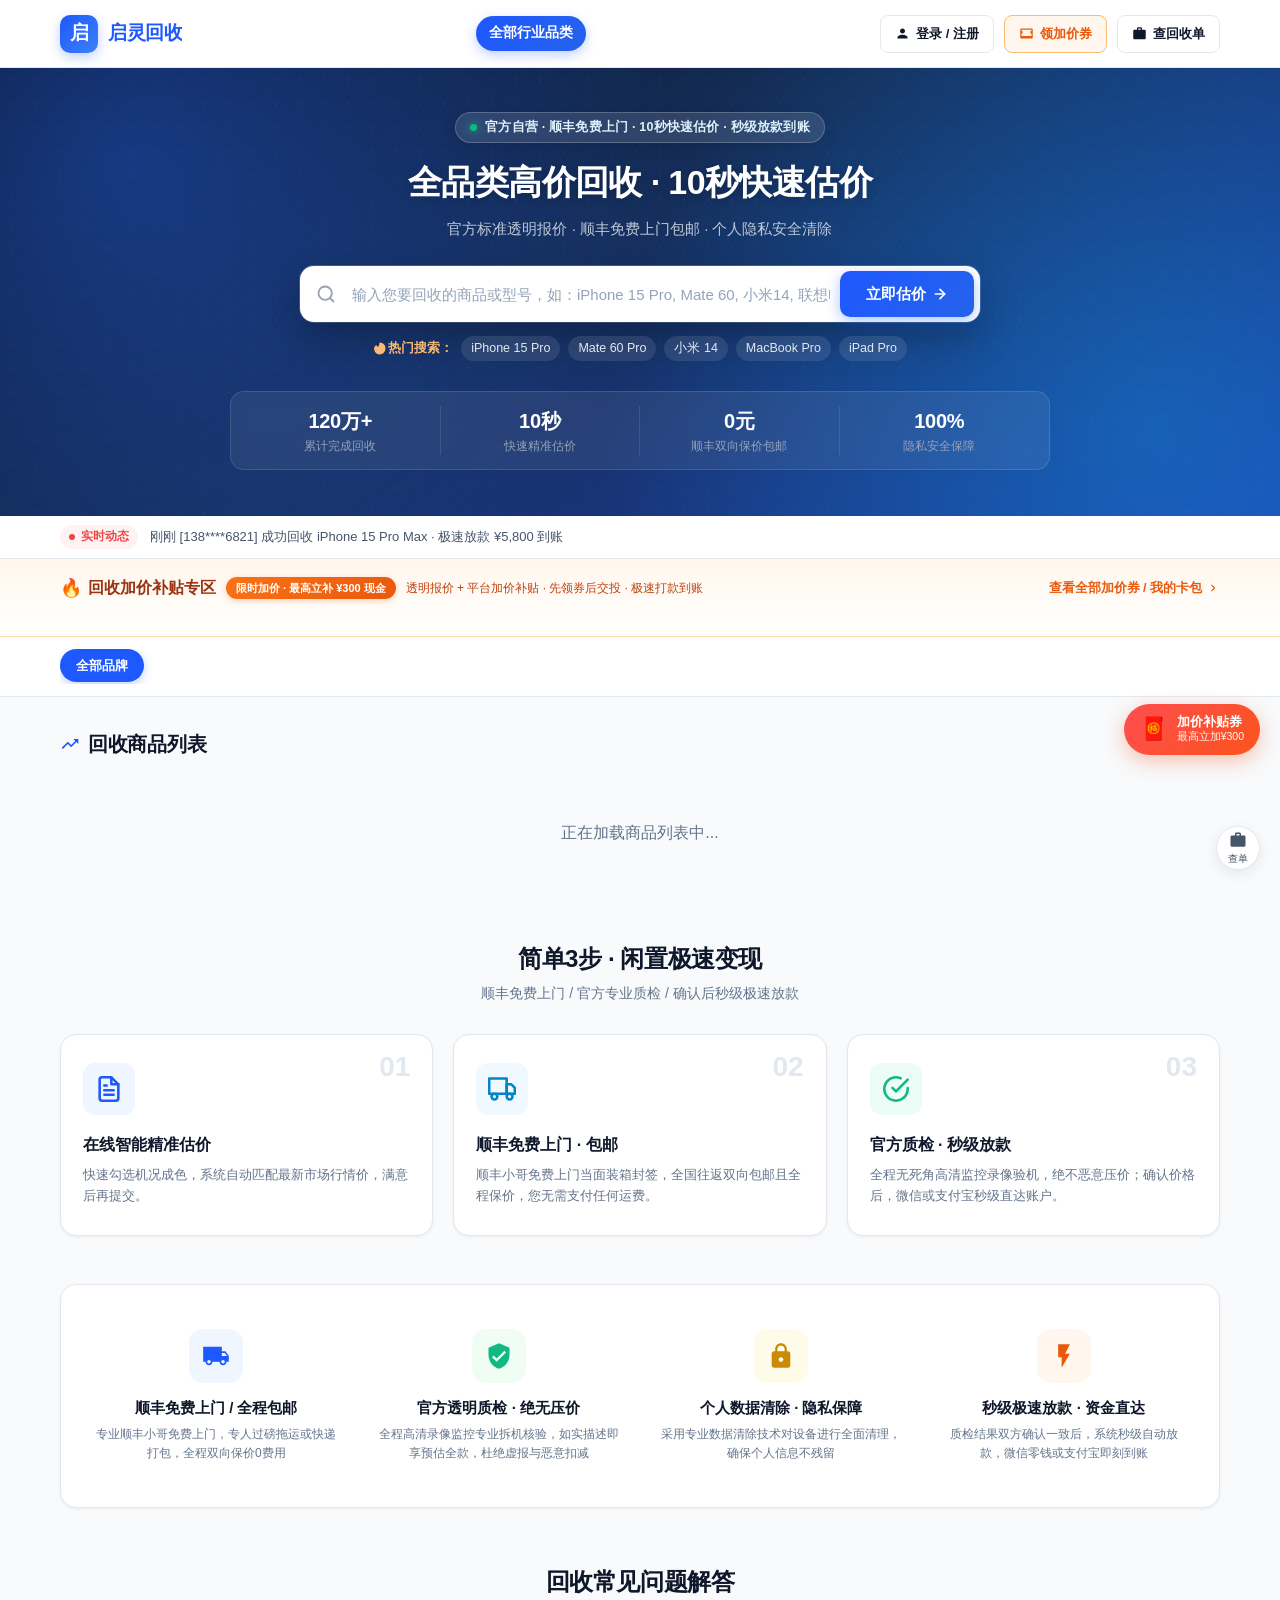
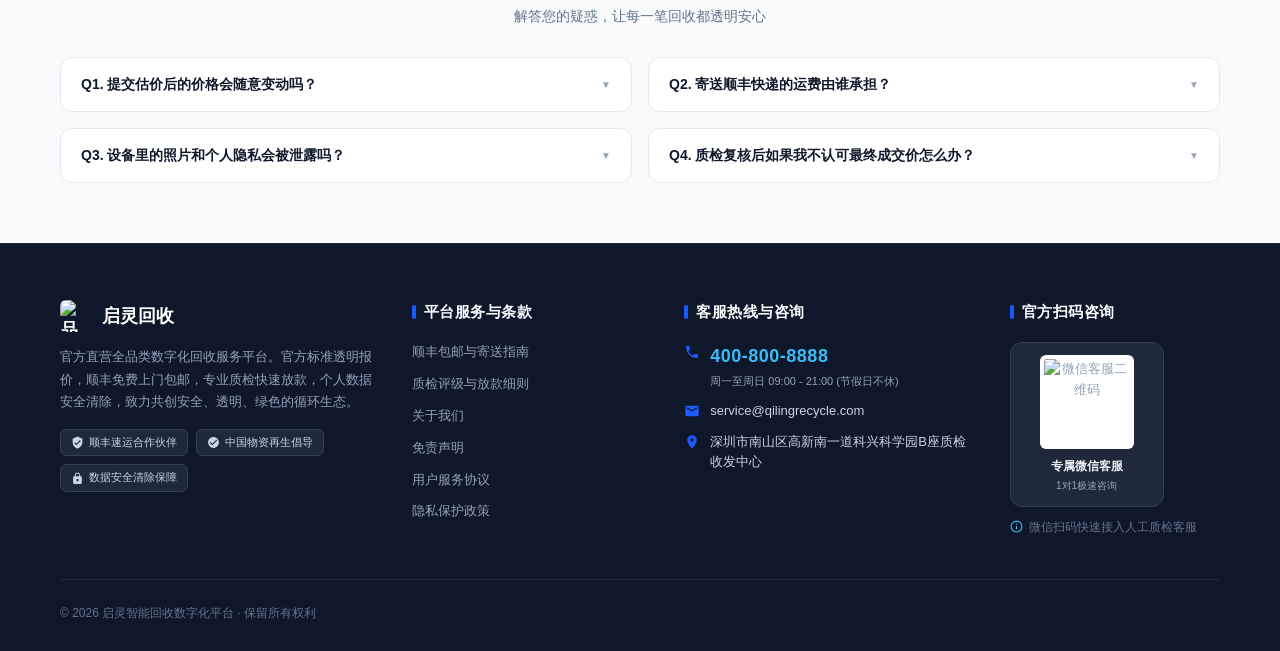
==== public/index.html @ 4f10cc67 "1.0.0 启灵独立回收系统" ====
<!DOCTYPE html>
<html lang="zh-CN">
<head>
    <meta charset="UTF-8">
    <meta name="viewport" content="width=device-width, initial-scale=1.0, maximum-scale=1.0, user-scalable=no">
    <title id="page-title">启灵通用回收服务平台 · 涵盖数码/废品/汽车/奢侈品/家电</title>
    <meta name="keywords" id="page-keywords" content="二手回收,手机数码回收,废旧金属,再生资源,二手车回收,名表黄金回收,家电回收">
    <meta name="description" id="page-description" content="专业通用全品类回收服务平台，支持数码3C、废旧金属废品再生、二手汽车与报废车辆、名表黄金奢侈品、旧家电等全行业回收。">
    <!-- 全站模块化样式体系 -->
    <link rel="stylesheet" href="assets/css/home_base.css">
    <link rel="stylesheet" href="assets/css/home_marketing.css">
    <link rel="stylesheet" href="assets/css/home_catalog.css">
    <link rel="stylesheet" href="assets/css/home_appraisal.css">
    <link rel="stylesheet" href="assets/css/home_responsive.css">
</head>
<body>

    <!-- 顶部导航 -->
    <header class="navbar">
        <div class="container">
            <div class="nav-inner">
                <a href="javascript:void(0)" class="brand" id="brand-home-link" onclick="window.returnHome(event)" title="启灵回收 · 点击返回首页">
                    <img id="brand-logo-img" src="/uploads/default/site_logo.svg" alt="平台Logo" class="brand-logo-img" onerror="this.style.display='none'; document.getElementById('brand-icon').style.display='flex';">
                    <div class="brand-logo-icon" id="brand-icon" style="display:none;">启</div>
                    <span class="brand-text" id="brand-text">启灵回收</span>
                </a>
                <nav class="nav-categories" id="nav-categories-box">
                    <span class="nav-cat-item active" data-cat="0">全部行业品类</span>
                </nav>
                <div class="nav-actions">
                    <!-- 会员中心状态挂载点 -->
                    <div id="nav-user-box" style="display:flex;align-items:center;">
                        <button class="btn btn-outline" id="btn-open-auth">
                            <svg viewBox="0 0 24 24" width="15" height="15" fill="currentColor" style="margin-right:6px;"><path d="M12 12c2.21 0 4-1.79 4-4s-1.79-4-4-4-4 1.79-4 4 1.79 4 4 4zm0 2c-2.67 0-8 1.34-8 4v2h16v-2c0-2.66-5.33-4-8-4z"/></svg>
                            登录 / 注册
                        </button>
                    </div>

                    <button class="btn btn-outline" id="btn-open-coupons" onclick="window.openCouponCenterModal()" style="border-color:#fdba74;color:#ea580c;background:#fff7ed;">
                        <svg viewBox="0 0 24 24" width="15" height="15" fill="currentColor" style="margin-right:6px;"><path d="M20 4H4c-1.1 0-2 .9-2 2v12c0 1.1.9 2 2 2h16c1.1 0 2-.9 2-2V6c0-1.1-.9-2-2-2zm0 4c-1.1 0-2 .9-2 2s.9 2 2 2v4H4v-4c1.1 0 2-.9 2-2s-.9-2-2-2V6h16v2z"/></svg>
                        领加价券
                    </button>
                    <button class="btn btn-outline" id="btn-open-orders">
                        <svg viewBox="0 0 24 24" width="15" height="15" fill="currentColor" style="margin-right:6px;"><path d="M20 6h-4V4c0-1.11-.89-2-2-2h-4c-1.11 0-2 .89-2 2v2H4c-1.11 0-1.99.89-1.99 2L2 19c0 1.11.89 2 2 2h16c1.11 0 2-.89 2-2V8c0-1.11-.89-2-2-2zm-6 0h-4V4h4v2z"/></svg>
                        查回收单
                    </button>
                </div>
            </div>
        </div>
    </header>

    <!-- 顶部横幅与搜索 (支持模式 A: 极速搜索模式 vs 模式 B: 品牌画卷轮播 Banner 双引擎) -->
    <section class="hero-banner" id="hero-banner">
        <!-- 模式 A: 科技沉浸 · 极速搜索流容器 -->
        <div class="container hero-search-mode-container" id="hero-search-container">
            <div class="hero-badge-wrap" id="hero-badge-wrap">
                <span class="hero-badge" id="hero-badge">
                    <span class="hero-badge-dot"></span>
                    <span id="hero-badge-text">官方自营 · 顺丰免费上门 · 10秒快速估价 · 秒级放款到账</span>
                </span>
            </div>
            <h1 class="hero-title" id="hero-title">全品类高价回收 · 10秒快速估价</h1>
            <p class="hero-subtitle" id="hero-subtitle">官方标准透明报价 · 顺丰免费上门包邮 · 个人隐私安全清除</p>
            <div class="search-wrap" id="main-search-wrap">
                <div class="search-box">
                    <span class="search-icon-box">
                        <svg viewBox="0 0 24 24" width="20" height="20" fill="none" stroke="#94a3b8" stroke-width="2.2" stroke-linecap="round" stroke-linejoin="round"><circle cx="11" cy="11" r="8"/><line x1="21" y1="21" x2="16.65" y2="16.65"/></svg>
                    </span>
                    <input type="text" id="main-search-input" placeholder="输入您要回收的商品或型号，如：iPhone 15 Pro, Mate 60, 小米14, 联想电脑..." autocomplete="off">
                    <button id="btn-main-search">
                        <span id="btn-main-search-text">立即估价</span>
                        <svg viewBox="0 0 24 24" width="16" height="16" fill="none" stroke="currentColor" stroke-width="2.5" stroke-linecap="round" stroke-linejoin="round"><line x1="5" y1="12" x2="19" y2="12"/><polyline points="12 5 19 12 12 19"/></svg>
                    </button>
                </div>
                <div class="hero-hot-tags" id="hero-hot-tags">
                    <span class="hot-label"><svg viewBox="0 0 24 24" width="13" height="13" fill="currentColor" style="vertical-align:-1px;margin-right:2px;"><path d="M12 23c6.075 0 11-4.925 11-11C23 5.4 18.667 1.5 12 1 12 7 9 9 9 9s-3-2-3-4C3 8 2 10.5 2 12c0 6.075 4.925 11 10 11z"/></svg>热门搜索：</span>
                    <span class="hot-chip" onclick="window.quickSearch('iPhone 15 Pro')">iPhone 15 Pro</span>
                    <span class="hot-chip" onclick="window.quickSearch('Mate 60 Pro')">Mate 60 Pro</span>
                    <span class="hot-chip" onclick="window.quickSearch('小米14')">小米 14</span>
                    <span class="hot-chip" onclick="window.quickSearch('MacBook')">MacBook Pro</span>
                    <span class="hot-chip" onclick="window.quickSearch('iPad')">iPad Pro</span>
                </div>
            </div>

            <!-- 平台核心承诺指标 -->
            <div class="hero-metrics-grid" id="hero-metrics-grid">
                <div class="hero-metric-item">
                    <div class="hero-metric-val">120万+</div>
                    <div class="hero-metric-lbl">累计完成回收</div>
                </div>
                <div class="hero-metric-item">
                    <div class="hero-metric-val">10秒</div>
                    <div class="hero-metric-lbl">快速精准估价</div>
                </div>
                <div class="hero-metric-item">
                    <div class="hero-metric-val">0元</div>
                    <div class="hero-metric-lbl">顺丰双向保价包邮</div>
                </div>
                <div class="hero-metric-item">
                    <div class="hero-metric-val">100%</div>
                    <div class="hero-metric-lbl">隐私安全保障</div>
                </div>
            </div>
        </div>

        <!-- 模式 B: 品牌画卷 · 轮播大图 Banner 容器 (开启模式 B 时动态激活) -->
        <div class="hero-carousel-wrapper" id="hero-carousel-wrapper" style="display:none;">
            <div class="banner-carousel-track" id="banner-carousel-track">
                <!-- 动态渲染 Banner 轮播卡片 -->
            </div>
            <button type="button" class="carousel-arrow carousel-arrow-prev" id="carousel-prev-btn" aria-label="上一张">
                <svg viewBox="0 0 24 24" width="20" height="20" fill="none" stroke="currentColor" stroke-width="2.5"><polyline points="15 18 9 12 15 6"/></svg>
            </button>
            <button type="button" class="carousel-arrow carousel-arrow-next" id="carousel-next-btn" aria-label="下一张">
                <svg viewBox="0 0 24 24" width="20" height="20" fill="none" stroke="currentColor" stroke-width="2.5"><polyline points="9 18 15 12 9 6"/></svg>
            </button>
            <div class="carousel-indicators" id="carousel-indicators"></div>

            <!-- 模式 B: 悬浮快速估价卡片容器 (完全置于 Banner 轮播图内部，位于大图之上) -->
            <div class="container hero-floating-container" id="hero-floating-container" style="display:none;">
                <!-- 模式 B 激活且开启悬浮估价时，动态转移主搜索框与指标卡片至此处 -->
            </div>
        </div>
    </section>

    <!-- 实时动态播报栏 -->
    <div class="live-ticker-bar">
        <div class="container">
            <div class="ticker-inner">
                <span class="ticker-tag">
                    <span class="ticker-dot"></span>
                    <span>实时动态</span>
                </span>
                <div class="ticker-content" id="live-ticker-wrap">
                    <span class="ticker-text" id="live-ticker-text">刚刚 [138****6821] 成功回收 iPhone 15 Pro Max · 极速放款 ¥5,800 到账</span>
                </div>
            </div>
        </div>
    </div>

    <!-- 行业专属特色板块宿主 (废品行情看板 / 贵金属牌价等) -->
    <div id="industry-feature-container" style="display:none;"></div>

    <!-- 回收加价补贴券 · 限时领券专区 (对标转转/爱回收同款补贴) -->
    <section class="coupon-showcase-bar" id="coupon-showcase-bar">
        <div class="container">
            <div class="coupon-bar-header">
                <div class="coupon-bar-title-box">
                    <div class="coupon-bar-title">
                        <span style="font-size:18px;">🔥</span> 回收加价补贴专区
                    </div>
                    <span class="coupon-bar-badge">限时加价 · 最高立补 ¥300 现金</span>
                    <span class="coupon-bar-sub">透明报价 + 平台加价补贴 · 先领券后交投 · 极速打款到账</span>
                </div>
                <div class="coupon-bar-more" onclick="window.openCouponCenterModal()">
                    <span>查看全部加价券 / 我的卡包</span>
                    <svg viewBox="0 0 24 24" width="14" height="14" fill="currentColor"><path d="M8.59 16.59L13.17 12 8.59 7.41 10 6l6 6-6 6-1.41-1.41z"/></svg>
                </div>
            </div>
            <div class="coupon-showcase-grid" id="coupon-showcase-grid">
                <!-- 动态由 loadCouponsShowcase() 实时渲染 -->
            </div>
        </div>
    </section>

    <!-- 品牌筛选栏 -->
    <section class="brand-filter-bar">
        <div class="container">
            <div class="brand-pills" id="brand-pills-box">
                <span class="brand-pill active" data-brand="0">全部品牌</span>
            </div>
        </div>
    </section>

    <!-- 主展示区：商品列表 -->
    <main class="main-container">
        <div class="container">
            <div class="section-header">
                <div class="section-title">
                    <span style="display:inline-flex;align-items:center;color:var(--primary);"><svg viewBox="0 0 24 24" width="20" height="20" fill="currentColor"><path d="M16 6l2.29 2.29-4.88 4.88-4-4L2 16.59 3.41 18l6-6 4 4 6.3-6.29L22 12V6z"/></svg></span>
                    <span id="current-list-title">回收商品列表</span>
                </div>
                <span style="font-size:13px;color:var(--text-muted);" id="device-count-tag">加载中...</span>
            </div>

            <!-- 商品卡片网格 -->
            <div class="device-grid" id="devices-grid-box">
                <div style="grid-column:1/-1;text-align:center;padding:50px;color:var(--text-muted);">正在加载商品列表...</div>
            </div>

            <!-- 3步极速回收服务流程 -->
            <section class="steps-section" id="home-process-section">
                <div class="steps-header">
                    <h2 class="steps-title" id="home-process-title">简单3步 · 闲置极速变现</h2>
                    <p class="steps-subtitle" id="home-process-subtitle">顺丰免费上门 / 官方专业质检 / 确认后秒级极速放款</p>
                </div>
                <div class="steps-grid" id="home-process-grid">
                    <div class="step-card">
                        <div class="step-num">01</div>
                        <div class="step-icon-wrap" style="color:var(--primary);background:#eff6ff;">
                            <svg viewBox="0 0 24 24" width="28" height="28" fill="none" stroke="currentColor" stroke-width="2.2" stroke-linecap="round" stroke-linejoin="round"><path d="M14 2H6a2 2 0 00-2 2v16a2 2 0 002 2h12a2 2 0 002-2V8z"/><polyline points="14 2 14 8 20 8"/><line x1="16" y1="13" x2="8" y2="13"/><line x1="16" y1="17" x2="8" y2="17"/><polyline points="10 9 9 9 8 9"/></svg>
                        </div>
                        <div class="step-title" id="home-step1-title">在线智能精准估价</div>
                        <div class="step-desc" id="home-step1-desc">快速勾选机况成色，系统自动匹配最新市场行情价，满意后再提交。</div>
                    </div>
                    <div class="step-card">
                        <div class="step-num">02</div>
                        <div class="step-icon-wrap" style="color:#0284c7;background:#f0f9ff;">
                            <svg viewBox="0 0 24 24" width="28" height="28" fill="none" stroke="currentColor" stroke-width="2.2" stroke-linecap="round" stroke-linejoin="round"><rect x="1" y="3" width="15" height="13"/><polygon points="16 8 20 8 23 11 23 16 16 16 16 8"/><circle cx="5.5" cy="18.5" r="2.5"/><circle cx="18.5" cy="18.5" r="2.5"/></svg>
                        </div>
                        <div class="step-title" id="home-step2-title">顺丰免费上门 · 包邮</div>
                        <div class="step-desc" id="home-step2-desc">顺丰小哥免费上门当面装箱封签，全国往返双向包邮且全程保价，您无需支付任何运费。</div>
                    </div>
                    <div class="step-card">
                        <div class="step-num">03</div>
                        <div class="step-icon-wrap" style="color:#10b981;background:#ecfdf5;">
                            <svg viewBox="0 0 24 24" width="28" height="28" fill="none" stroke="currentColor" stroke-width="2.2" stroke-linecap="round" stroke-linejoin="round"><path d="M22 11.08V12a10 10 0 11-5.93-9.14"/><polyline points="22 4 12 14.01 9 11.01"/></svg>
                        </div>
                        <div class="step-title" id="home-step3-title">官方质检 · 秒级放款</div>
                        <div class="step-desc" id="home-step3-desc">全程无死角高清监控录像验机，绝不恶意压价；确认价格后，微信或支付宝秒级直达账户。</div>
                    </div>
                </div>
            </section>

            <!-- 平台特色信任保障区 -->
            <div class="trust-section">
                <div class="trust-grid">
                    <div class="trust-card">
                        <div class="trust-icon-box" style="background:#eff6ff;color:var(--primary);">
                            <svg viewBox="0 0 24 24" width="28" height="28" fill="currentColor"><path d="M20 8h-3V4H1v13h2c0 1.66 1.34 3 3 3s3-1.34 3-3h6c0 1.66 1.34 3 3 3s3-1.34 3-3h2v-5l-3-4zM6 18.5c-.83 0-1.5-.67-1.5-1.5s.67-1.5 1.5-1.5 1.5.67 1.5 1.5-.67 1.5-1.5 1.5zm13.5-9l1.96 2.5H17V9.5h2.5zm-1.5 9c-.83 0-1.5-.67-1.5-1.5s.67-1.5 1.5-1.5 1.5.67 1.5 1.5-.67 1.5-1.5 1.5z"/></svg>
                        </div>
                        <div class="trust-title">顺丰免费上门 / 全程包邮</div>
                        <div class="trust-desc">专业顺丰小哥免费上门，专人过磅拖运或快递打包，全程双向保价0费用</div>
                    </div>
                    <div class="trust-card">
                        <div class="trust-icon-box" style="background:#f0fdf4;color:#10b981;">
                            <svg viewBox="0 0 24 24" width="28" height="28" fill="currentColor"><path d="M12 1L3 5v6c0 5.55 3.84 10.74 9 12 5.16-1.26 9-6.45 9-12V5l-9-4zm-2 16l-4-4 1.41-1.41L10 14.17l6.59-6.59L18 9l-8 8z"/></svg>
                        </div>
                        <div class="trust-title">官方透明质检 · 绝无压价</div>
                        <div class="trust-desc">全程高清录像监控专业拆机核验，如实描述即享预估全款，杜绝虚报与恶意扣减</div>
                    </div>
                    <div class="trust-card">
                        <div class="trust-icon-box" style="background:#fefce8;color:#ca8a04;">
                            <svg viewBox="0 0 24 24" width="28" height="28" fill="currentColor"><path d="M18 8h-1V6c0-2.76-2.24-5-5-5S7 3.24 7 6v2H6c-1.1 0-2 .9-2 2v10c0 1.1.9 2 2 2h12c1.1 0 2-.9 2-2V10c0-1.1-.9-2-2-2zm-6 9c-1.1 0-2-.9-2-2s.9-2 2-2 2 .9 2 2-.9 2-2 2zm3.1-9H8.9V6c0-1.71 1.39-3.1 3.1-3.1 1.71 0 3.1 1.39 3.1 3.1v2z"/></svg>
                        </div>
                        <div class="trust-title">个人数据清除 · 隐私保障</div>
                        <div class="trust-desc">采用专业数据清除技术对设备进行全面清理，确保个人信息不残留</div>
                    </div>
                    <div class="trust-card">
                        <div class="trust-icon-box" style="background:#fff7ed;color:#ea580c;">
                            <svg viewBox="0 0 24 24" width="28" height="28" fill="currentColor"><path d="M7 2v11h3v9l7-12h-4l4-8z"/></svg>
                        </div>
                        <div class="trust-title">秒级极速放款 · 资金直达</div>
                        <div class="trust-desc">质检结果双方确认一致后，系统秒级自动放款，微信零钱或支付宝即刻到账</div>
                    </div>
                </div>
            </div>

            <!-- 常见问题与答疑 -->
            <section class="faq-section" id="home-faq-section">
                <div class="steps-header">
                    <h2 class="steps-title" id="home-faq-title">回收常见问题解答</h2>
                    <p class="steps-subtitle" id="home-faq-subtitle">解答您的疑惑，让每一笔回收都透明安心</p>
                </div>
                <div class="faq-grid" id="home-faq-grid">
                    <div class="faq-item" onclick="window.toggleFaq(this)">
                        <div class="faq-q">
                            <span>Q1. 提交估价后的价格会随意变动吗？</span>
                            <span class="faq-arrow">▼</span>
                        </div>
                        <div class="faq-a">我们承诺 7 天价格锁定保障！在您提交订单后的7天内，只要实际质检情况与您提交的评估描述一致，我们将 100% 按照预估价格全额放款，绝不坐地降价。</div>
                    </div>
                    <div class="faq-item" onclick="window.toggleFaq(this)">
                        <div class="faq-q">
                            <span>Q2. 寄送顺丰快递的运费由谁承担？</span>
                            <span class="faq-arrow">▼</span>
                        </div>
                        <div class="faq-a">全场所有品类均享受【顺丰包邮】服务！顺丰小哥上门取件时直接选择“到付”即可，往返运费均由平台全额承担，您不需要掏一分钱。</div>
                    </div>
                    <div class="faq-item" onclick="window.toggleFaq(this)">
                        <div class="faq-q">
                            <span>Q3. 设备里的照片和个人隐私会被泄露吗？</span>
                            <span class="faq-arrow">▼</span>
                        </div>
                        <div class="faq-a">请完全放心！平台质检入库后将对设备进行专业数据清除，确保所有照片、账号、聊天记录安全清除不残留！</div>
                    </div>
                    <div class="faq-item" onclick="window.toggleFaq(this)">
                        <div class="faq-q">
                            <span>Q4. 质检复核后如果我不认可最终成交价怎么办？</span>
                            <span class="faq-arrow">▼</span>
                        </div>
                        <div class="faq-a">我们充分尊重用户的自主选择权！若您对质检复核金额不满意，可在会员中心一键点击“拒绝成交”，我们将通过顺丰包邮将原机原封退还给您，退运保价运费由平台承担，无需您付费！</div>
                    </div>
                </div>
            </section>
        </div>
    </main>

    <!-- 右侧快捷浮动导航 -->
    <div class="float-widget">
        <div class="float-btn" id="btn-float-orders" onclick="document.getElementById('btn-open-orders').click()" title="查回收单">
            <svg viewBox="0 0 24 24" width="18" height="18" fill="currentColor"><path d="M20 6h-4V4c0-1.11-.89-2-2-2h-4c-1.11 0-2 .89-2 2v2H4c-1.11 0-1.99.89-1.99 2L2 19c0 1.11.89 2 2 2h16c1.11 0 2-.89 2-2V8c0-1.11-.89-2-2-2zm-6 0h-4V4h4v2z"/></svg>
            <span>查单</span>
        </div>
        <div class="float-btn" id="btn-float-top" onclick="window.scrollTo({top:0, behavior:'smooth'})" title="回到顶部" style="display:none;">
            <svg viewBox="0 0 24 24" width="18" height="18" fill="none" stroke="currentColor" stroke-width="2.5" stroke-linecap="round" stroke-linejoin="round"><path d="M18 15l-6-6-6 6"/></svg>
            <span>顶部</span>
        </div>
    </div>

    <!-- 商业级多功能全景页脚 (Mega Footer) -->
    <footer class="footer-mega">
        <div class="container">
            <div class="footer-mega-top">
                <!-- 列 1：品牌愿景与信任证书 -->
                <div class="footer-col-brand">
                    <a href="/" class="footer-brand-title" id="mega-brand-link">
                        <img id="mega-brand-logo" src="/uploads/default/site_logo.svg" class="footer-brand-logo" alt="品牌Logo">
                        <span id="mega-brand-name">启灵回收</span>
                    </a>
                    <p class="footer-brand-desc" id="mega-footer-desc">
                        官方直营全品类数字化回收服务平台。官方标准透明报价，顺丰免费上门包邮，专业质检快速放款，个人数据安全清除，致力共创安全、透明、绿色的循环生态。
                    </p>
                    <div class="footer-trust-tags" id="mega-trust-tags">
                        <span class="footer-trust-tag">
                            <svg viewBox="0 0 24 24" width="13" height="13" fill="currentColor"><path d="M12 1L3 5v6c0 5.55 3.84 10.74 9 12 5.16-1.26 9-6.45 9-12V5l-9-4zm-2 16l-4-4 1.41-1.41L10 14.17l6.59-6.59L18 9l-8 8z"/></svg>
                            顺丰速运合作伙伴
                        </span>
                        <span class="footer-trust-tag">
                            <svg viewBox="0 0 24 24" width="13" height="13" fill="currentColor"><path d="M12 2C6.48 2 2 6.48 2 12s4.48 10 10 10 10-4.48 10-10S17.52 2 12 2zm-2 15l-5-5 1.41-1.41L10 14.17l7.59-7.59L19 8l-9 9z"/></svg>
                            中国物资再生倡导
                        </span>
                        <span class="footer-trust-tag">
                            <svg viewBox="0 0 24 24" width="13" height="13" fill="currentColor"><path d="M18 8h-1V6c0-2.76-2.24-5-5-5S7 3.24 7 6v2H6c-1.1 0-2 .9-2 2v10c0 1.1.9 2 2 2h12c1.1 0 2-.9 2-2V10c0-1.1-.9-2-2-2zm-6 9c-1.1 0-2-.9-2-2s.9-2 2-2 2 .9 2 2-.9 2-2 2zm3.1-9H8.9V6c0-1.71 1.39-3.1 3.1-3.1 1.71 0 3.1 1.39 3.1 3.1v2z"/></svg>
                            数据安全清除保障
                        </span>
                    </div>
                </div>

                <!-- 列 2：平台服务与合规条款 (纯净单列垂直排布，严格4栏对齐) -->
                <div class="footer-col-links">
                    <div class="footer-col-title">平台服务与条款</div>
                    <ul class="footer-links-list" id="mega-links-all">
                        <!-- 真实默认条款保底，由 JS 动态读取后台文章库全量同步更新 -->
                        <li><a class="footer-link" onclick="window.openArticleModal('sf-guide')">顺丰包邮与寄送指南</a></li>
                        <li><a class="footer-link" onclick="window.openArticleModal('quality-payout')">质检评级与放款细则</a></li>
                        <li><a class="footer-link" onclick="window.openArticleModal('about')">关于我们</a></li>
                        <li><a class="footer-link" onclick="window.openArticleModal('disclaimer')">免责声明</a></li>
                        <li><a class="footer-link" onclick="window.openArticleModal('agreement')">用户服务协议</a></li>
                        <li><a class="footer-link" onclick="window.openArticleModal('privacy')">隐私保护政策</a></li>
                    </ul>
                </div>

                <!-- 列 3：客户服务与支持联系 (专职呈现客服通道) -->
                <div class="footer-col-contact">
                    <div class="footer-col-title">客服热线与咨询</div>
                    <div class="footer-contact-box">
                        <div class="footer-contact-item">
                            <svg viewBox="0 0 24 24" width="16" height="16" fill="currentColor"><path d="M20 15.5c-1.25 0-2.45-.2-3.57-.57-.35-.11-.74-.03-1.02.24l-2.2 2.2c-2.83-1.44-5.15-3.75-6.59-6.59l2.2-2.21c.28-.26.36-.65.25-1C8.7 6.45 8.5 5.25 8.5 4c0-.55-.45-1-1-1H4c-.55 0-1 .45-1 1 0 9.39 7.61 17 17 17 .55 0 1-.45 1-1v-3.5c0-.55-.45-1-1-1z"/></svg>
                            <div>
                                <div class="footer-contact-tel" id="mega-footer-tel">400-800-8888</div>
                                <div style="font-size:11px;color:#94a3b8;margin-top:2px;" id="mega-footer-time">周一至周日 09:00 - 21:00 (节假日不休)</div>
                            </div>
                        </div>
                        <div class="footer-contact-item">
                            <svg viewBox="0 0 24 24" width="16" height="16" fill="currentColor"><path d="M20 4H4c-1.1 0-1.99.9-1.99 2L2 18c0 1.1.9 2 2 2h16c1.1 0 2-.9 2-2V6c0-1.1-.9-2-2-2zm0 4l-8 5-8-5V6l8 5 8-5v2z"/></svg>
                            <span id="mega-footer-email">service@qilingrecycle.com</span>
                        </div>
                        <div class="footer-contact-item">
                            <svg viewBox="0 0 24 24" width="16" height="16" fill="currentColor"><path d="M12 2C8.13 2 5 5.13 5 9c0 5.25 7 13 7 13s7-7.75 7-13c0-3.87-3.13-7-7-7zm0 9.5c-1.38 0-2.5-1.12-2.5-2.5s1.12-2.5 2.5-2.5 2.5 1.12 2.5 2.5-1.12 2.5-2.5 2.5z"/></svg>
                            <span id="mega-footer-address">深圳市南山区高新南一道科兴科学园B座质检收发中心</span>
                        </div>
                    </div>
                </div>

                <!-- 列 4：官方专属扫码咨询 (二维码独立专栏，自适应单码大图/双码并排) -->
                <div class="footer-col-qr">
                    <div class="footer-col-title">官方扫码咨询</div>
                    <div class="footer-qr-container single-qr" id="mega-footer-qr-container">
                        <div class="footer-qr-card" id="mega-qr-wechat-box">
                            <img id="mega-qr-wechat-img" class="footer-qr-img" src="/uploads/default/qrcode_placeholder.svg" alt="微信客服二维码">
                            <div class="footer-qr-title" id="mega-qr-wechat-title">专属微信客服</div>
                            <div class="footer-qr-sub">1对1极速咨询</div>
                        </div>
                        <div class="footer-qr-card" id="mega-qr-mp-box" style="display:none;">
                            <img id="mega-qr-mp-img" class="footer-qr-img" src="/uploads/default/qrcode_placeholder.svg" alt="官方公众号二维码">
                            <div class="footer-qr-title" id="mega-qr-mp-title">官方公众号</div>
                            <div class="footer-qr-sub">最新行情活动</div>
                        </div>
                    </div>
                    <div class="footer-qr-tip" id="mega-qr-tip">
                        <svg viewBox="0 0 24 24" width="13" height="13" fill="none" stroke="currentColor" stroke-width="2" stroke-linecap="round" stroke-linejoin="round"><circle cx="12" cy="12" r="10"/><path d="M12 16v-4"/><path d="M12 8h.01"/></svg>
                        <span>微信扫码快速接入人工质检客服</span>
                    </div>
                </div>
            </div>

            <!-- 页脚底部版权与网安备案条 -->
            <div class="footer-mega-bottom">
                <div class="footer-bottom-copyright" id="mega-footer-copyright">
                    <span id="footer-site-name" style="display:none;"></span>
                    <span id="footer-service-tel">© 2026 启灵智能回收数字化平台 · 保留所有权利</span>
                </div>
                <div class="footer-bottom-filings" id="mega-footer-filings">
                    <span id="footer-filings"></span>
                </div>
            </div>
        </div>
    </footer>

    <!-- ======================================================== -->
    <!-- 模态框 1：机型互动评估问答面板 (Valuation Modal) -->
    <!-- ======================================================== -->
    <div id="modal-appraisal" class="modal-overlay" style="display:none;">
        <div class="modal-card">
            <div class="drawer-bar"></div>
            <div class="modal-header">
                <span id="eval-modal-title">精准回收估价评估</span>
                <span class="modal-close-btn" onclick="closeAppraisalModal()">✕</span>
            </div>
            <div class="modal-body">
                <div class="eval-device-info">
                    <img id="eval-img" src="" class="eval-device-img" alt="商品图片">
                    <div>
                        <h3 id="eval-name" style="font-size:16px;font-weight:700;"></h3>
                        <p style="font-size:12px;color:var(--text-muted);margin-top:2px;">基础回收价：<strong style="color:var(--primary);font-size:14px;" id="eval-guide-price"></strong></p>
                    </div>
                </div>

                <!-- 双模式估价切换 Tab -->
                <div class="eval-mode-tabs">
                    <button type="button" id="tab-mode-quick" class="eval-mode-tab active" onclick="window.switchAppraisalMode('quick')">
                        <span class="mode-icon">⚡</span>
                        <div class="mode-text">
                            <span class="mode-title">极速估价</span>
                            <span class="mode-tag">3秒快速出价</span>
                        </div>
                    </button>
                    <button type="button" id="tab-mode-pro" class="eval-mode-tab" onclick="window.switchAppraisalMode('pro')">
                        <span class="mode-icon">🔬</span>
                        <div class="mode-text">
                            <span class="mode-title">专业精准自测</span>
                            <span class="mode-tag">逐项精细质检</span>
                        </div>
                    </button>
                </div>

                <!-- 极速成色估价容器 -->
                <div id="eval-quick-container" style="display:block;">
                    <div style="font-size:13px;font-weight:600;color:var(--text-main);margin-bottom:10px;">选择您的机器成色档位：</div>
                    <div id="quick-tiers-box" class="quick-tiers-list">
                        <!-- 动态渲染 5 档成色卡片 -->
                    </div>
                </div>

                <!-- 专业精准自测试题容器 -->
                <div id="eval-pro-container" style="display:none;">
                    <div id="eval-questions-container">
                        <div style="text-align:center;padding:30px;color:var(--text-muted);">正在加载质检评估选项...</div>
                    </div>
                </div>
            </div>
            <div class="modal-footer">
                <div>
                    <span style="font-size:12px;color:var(--text-muted);">预估回收总价值</span>
                    <div style="display:flex;align-items:baseline;gap:8px;flex-wrap:wrap;">
                        <div style="font-size:24px;font-weight:800;color:var(--primary);" id="eval-calc-price">¥ 0.00</div>
                        <div id="eval-coupon-badge" class="eval-coupon-badge" style="display:none;"></div>
                    </div>
                </div>
                <button class="btn btn-primary" id="btn-proceed-order" style="height:44px;padding:0 24px;font-size:15px;">
                    立即提交 · 预约回收 →
                </button>
            </div>
        </div>
    </div>

    <!-- ======================================================== -->
    <!-- 模态框 2：填写回收订单面板 (Order Placement Modal) -->
    <!-- ======================================================== -->
    <div id="modal-order" class="modal-overlay" style="display:none;">
        <div class="modal-card" style="max-width:560px;">
            <div class="drawer-bar"></div>
            <div class="modal-header">
                <span>提交回收订单</span>
                <span class="modal-close-btn" onclick="closeOrderModal()">✕</span>
            </div>
            <div class="modal-body">
                <div style="display:flex;justify-content:space-between;align-items:center;background:#f1f5f9;padding:12px 16px;border-radius:10px;margin-bottom:18px;">
                    <div>
                        <div id="order-dev-name" style="font-weight:700;font-size:14px;"></div>
                        <div style="font-size:12px;color:var(--text-muted);" id="order-sub-desc">免费上门服务 · 专业核验</div>
                    </div>
                    <div style="text-align:right;">
                        <span style="font-size:11px;color:var(--text-muted);">预估放款总额</span>
                        <div id="order-est-price" style="font-size:18px;font-weight:800;color:var(--primary);">¥ 0.00</div>
                        <div id="order-coupon-summary-tip" style="font-size:11px;color:#ea580c;font-weight:600;display:none;"></div>
                    </div>
                </div>

                <!-- 加价补贴券专区选择 -->
                <div class="form-group" id="order-coupon-group" style="margin-bottom:16px;">
                    <label class="form-label" style="display:flex;justify-content:space-between;align-items:center;">
                        <span style="display:flex;align-items:center;gap:4px;">
                            <span style="color:#ea580c;">🧧</span> 回收加价补贴券
                        </span>
                        <span id="order-coupon-benefit-tip" style="font-size:12px;color:#ea580c;font-weight:600;"></span>
                    </label>
                    <div id="order-coupon-box" class="order-coupon-box">
                        <!-- 动态渲染匹配的卡券选项 -->
                    </div>
                </div>

                <!-- 履约模式选择 (动态渲染与自定义) -->
                <div class="form-group">
                    <label class="form-label" id="fulfillment-label">选择服务方式</label>
                    <div class="mode-cards" id="mode-cards-container">
                        <!-- 由 JS renderFulfillmentCards() 动态渲染 -->
                    </div>
                </div>

                <!-- 快递寄送专属方式选择 (顺丰上门取件 vs 自行寄送) -->
                <div class="form-group" id="mail-sub-group" style="display:none;">
                    <label class="form-label" style="display:flex;justify-content:space-between;align-items:center;">
                        <span>快递寄送方式</span>
                        <a href="javascript:void(0)" onclick="window.showFreightRuleModal()" style="font-size:12px;color:var(--primary);font-weight:600;display:flex;align-items:center;gap:3px;text-decoration:underline;">
                            <svg viewBox="0 0 24 24" width="13" height="13" fill="currentColor"><path d="M12 2C6.48 2 2 6.48 2 12s4.48 10 10 10 10-4.48 10-10S17.52 2 12 2zm1 15h-2v-6h2v6zm0-8h-2V7h2v2z"/></svg>
                            运费规则说明
                        </a>
                    </label>
                    <div class="mail-sub-cards" id="mail-sub-cards-container">
                        <!-- 动态渲染顺丰上门取件与自行寄送卡片 -->
                    </div>
                    <!-- 顺丰官方上门保障提示 (非绝对化，动态结合后台政策) -->
                    <div id="sf-pickup-info-card" style="display:none;background:#f0f9ff;border:1px solid #bae6fd;border-radius:8px;padding:10px 14px;margin-bottom:12px;font-size:12px;color:#0369a1;line-height:1.6;">
                        <div style="display:flex;justify-content:space-between;align-items:center;gap:8px;">
                            <div style="flex:1;" id="sf-pickup-info-text">
                                🚀 <strong>顺丰官方上门：</strong>提交订单后系统将自动为您预约顺丰小哥上门取件，平台支持运费补贴/报销政策。
                            </div>
                            <button type="button" class="btn btn-outline" style="height:24px;padding:0 8px;font-size:11px;color:#0284c7;border-color:#7dd3fc;background:#fff;white-space:nowrap;" onclick="window.showFreightRuleModal()">规则详情</button>
                        </div>
                    </div>
                    <!-- 自行寄送官方收件中心信息展示卡片 -->
                    <div id="self-delivery-info-card" style="display:none;background:#f0fdf4;border:1px solid #bbf7d0;border-radius:8px;padding:12px 14px;margin-bottom:12px;">
                        <div style="display:flex;justify-content:space-between;align-items:center;margin-bottom:6px;">
                            <span style="font-weight:700;color:#166534;font-size:13px;display:flex;align-items:center;gap:6px;">
                                <span>📦</span> 平台质检收件中心地址
                            </span>
                            <button type="button" class="btn btn-outline" style="height:24px;padding:0 8px;font-size:11px;color:#16a34a;border-color:#86efac;background:#fff;" onclick="window.copyPlatformAddress()">复制收件信息</button>
                        </div>
                        <div style="font-size:12px;color:#15803d;line-height:1.6;" id="self-delivery-address-text">
                            <!-- 动态填充收件人、电话、地址 -->
                        </div>
                        <div style="font-size:11px;color:#166534;margin-top:6px;padding-top:6px;border-top:1px dashed #bbf7d0;display:flex;justify-content:space-between;align-items:center;">
                            <span>💡 妥善打包并通过任意快递寄出，在【订单进度】录入单号享运费补贴。</span>
                            <a href="javascript:void(0)" onclick="window.showFreightRuleModal()" style="color:#16a34a;font-weight:600;text-decoration:underline;white-space:nowrap;margin-left:6px;">运费细则 &gt;</a>
                        </div>
                    </div>
                </div>

                <!-- 联系人信息 -->
                <div style="display:grid;grid-template-columns:1fr 1fr;gap:12px;">
                    <div class="form-group">
                        <label class="form-label">联系人姓名</label>
                        <input type="text" id="order-name" class="form-input" placeholder="您的姓名" required>
                    </div>
                    <div class="form-group">
                        <label class="form-label">手机号码 (接收通知与放款)</label>
                        <input type="tel" id="order-mobile" class="form-input" placeholder="11位手机号码" required>
                    </div>
                </div>

                <div class="form-group" id="addr-group">
                    <label class="form-label" id="addr-label">详细地址 (必填)</label>
                    <input type="text" id="order-address" class="form-input" placeholder="省、市、区、街道及详细门牌号">
                </div>

                <!-- 线下门店/网点选择区域 (当选择“线下门店自送”时显示) -->
                <div class="form-group" id="store-select-group" style="display:none;">
                    <label class="form-label" style="display:flex;justify-content:space-between;align-items:center;">
                        <span>选择回收服务门店</span>
                        <span id="store-count-tip" style="font-size:12px;color:var(--text-muted);font-weight:normal;"></span>
                    </label>
                    <div id="store-cards-container" style="display:flex;flex-direction:column;gap:8px;max-height:220px;overflow-y:auto;padding:2px;">
                        <!-- 动态渲染门店列表卡片 -->
                    </div>
                </div>

                <div class="form-group" id="time-group">
                    <label class="form-label" id="time-label">期望服务时间</label>
                    <select id="order-time" class="form-input">
                        <option value="今天 极速安排">今天 极速安排</option>
                        <option value="今天 下午 (14:00-18:00)">今天 下午 (14:00-18:00)</option>
                        <option value="明天 上午 (09:00-12:00)">明天 上午 (09:00-12:00)</option>
                        <option value="明天 下午 (14:00-18:00)">明天 下午 (14:00-18:00)</option>
                    </select>
                </div>

                <!-- 收款结算方式与指定账户 (高度自定义与用户自选) -->
                <div class="form-group">
                    <label class="form-label">选择款项结算方式</label>
                    <div class="payout-cards" id="payout-cards-container">
                        <!-- 由 JS renderPayoutCards() 动态渲染 -->
                    </div>
                    <!-- 动态收款账户输入区域 -->
                    <div id="payout-fields-box" class="payout-fields-box">
                        <!-- 动态渲染收款账号输入表单 -->
                    </div>
                </div>

                <div class="form-group">
                    <label class="form-label">回收备注说明 (选填)</label>
                    <input type="text" id="order-remark" class="form-input" placeholder="如方便联系的时间段、特殊成色说明等">
                </div>
            </div>
            <div class="modal-footer">
                <button class="btn btn-outline" onclick="closeOrderModal()">返回修改</button>
                <button class="btn btn-primary" id="btn-submit-order" style="height:44px;padding:0 28px;font-size:15px;">
                    确认提交回收单
                </button>
            </div>
        </div>
    </div>

    <!-- ======================================================== -->
    <!-- 模态框 3：下单成功通知 (Success Modal) -->
    <!-- ======================================================== -->
    <div id="modal-success" class="modal-overlay" style="display:none;">
        <div class="modal-card" style="max-width:440px;text-align:center;">
            <div class="modal-body" style="padding:36px 24px;">
                <div style="width:64px;height:64px;background:#dcfce7;color:#15803d;border-radius:50%;margin:0 auto 16px auto;display:flex;align-items:center;justify-content:center;">
                    <svg viewBox="0 0 24 24" width="34" height="34" fill="currentColor"><path d="M9 16.17L4.83 12l-1.42 1.41L9 19 21 7l-1.41-1.41z"/></svg>
                </div>
                <h3 style="font-size:20px;font-weight:800;color:var(--text-main);margin-bottom:8px;">回收单提交成功！</h3>
                <p style="font-size:13px;color:var(--text-muted);margin-bottom:16px;">专员将尽快与您电话联系确认交接与核验事宜</p>
                <div style="background:#f8fafc;padding:12px;border-radius:8px;font-size:13px;margin-bottom:24px;text-align:left;">
                    <p>业务单号：<strong id="success-sn" style="color:var(--text-main);"></strong></p>
                    <p>预估金额：<strong id="success-price" style="color:var(--primary);"></strong></p>
                    <p id="success-express-row" style="display:none;margin-top:6px;padding-top:6px;border-top:1px dashed #cbd5e1;">
                        顺丰单号：<strong id="success-express-sn" style="color:#0284c7;font-family:monospace;font-size:14px;"></strong>
                        <span class="badge" style="background:#e0f2fe;color:#0369a1;font-size:11px;margin-left:6px;padding:2px 6px;">已预约顺丰小哥上门取件</span>
                    </p>
                </div>
                <div style="display:flex;gap:10px;">
                    <button class="btn btn-outline" style="flex:1;" onclick="document.getElementById('modal-success').style.display='none'">继续浏览</button>
                    <button class="btn btn-primary" style="flex:1;" id="btn-success-check-orders">查看订单进度</button>
                </div>
            </div>
        </div>
    </div>

    <!-- ======================================================== -->
    <!-- 模态框 4：我的回收单进度查询 (Tracking Modal) -->
    <!-- ======================================================== -->
    <div id="modal-my-orders" class="modal-overlay" style="display:none;">
        <div class="modal-card" style="max-width:680px;">
            <div class="modal-header">
                <span>我的回收订单进度查询</span>
                <span class="modal-close-btn" onclick="document.getElementById('modal-my-orders').style.display='none'">✕</span>
            </div>
            <div class="modal-body">
                <div style="display:flex;gap:10px;margin-bottom:16px;">
                    <input type="tel" id="query-mobile-input" class="form-input" placeholder="输入下单时填写的手机号码" style="flex:1;">
                    <button class="btn btn-primary" id="btn-do-query-mobile">查询回收进度</button>
                </div>
                <div id="my-orders-result-box">
                    <div style="text-align:center;padding:40px;color:var(--text-muted);">请输入手机号码查询您的回收订单进度</div>
                </div>
            </div>
            <div class="modal-footer">
                <button class="btn btn-secondary" onclick="document.getElementById('modal-my-orders').style.display='none'">关闭</button>
            </div>
        </div>
    </div>

    <!-- ======================================================== -->
    <!-- 模态框：填写/修改寄件快递单号 (Express Input Modal) -->
    <!-- ======================================================== -->
    <div id="modal-express-input" class="modal-overlay" style="display:none; z-index:1150;">
        <div class="modal-card" style="max-width:480px;">
            <div class="modal-header">
                <span id="express-modal-title" style="font-weight:700;">填写/修改寄件快递单号</span>
                <span class="modal-close-btn" onclick="window.closeExpressModal()">✕</span>
            </div>
            <div class="modal-body" style="padding:20px;">
                <input type="hidden" id="express-modal-order-id" value="">
                <input type="hidden" id="express-modal-order-sn" value="">
                <input type="hidden" id="express-modal-mobile" value="">

                <div style="background:#f8fafc;padding:10px 14px;border-radius:8px;border:1px solid var(--border);margin-bottom:14px;font-size:13px;">
                    <div>回收订单单号：<strong id="express-modal-sn-display" style="font-family:monospace;color:var(--text-main);"></strong></div>
                </div>

                <div class="form-group" style="margin-bottom:12px;">
                    <label class="form-label">选择快递承运公司</label>
                    <select id="express-company-select" class="form-input">
                        <option value="顺丰速运">顺丰速运 (推荐/官方承运)</option>
                        <option value="京东快递">京东快递</option>
                        <option value="中通快递">中通快递</option>
                        <option value="圆通速递">圆通速递</option>
                        <option value="韵达快递">韵达快递</option>
                        <option value="极兔速递">极兔速递</option>
                        <option value="申通快递">申通快递</option>
                        <option value="德邦快递">德邦快递</option>
                        <option value="中国邮政EMS">中国邮政 / EMS</option>
                        <option value="其他快递">其他快递</option>
                    </select>
                </div>

                <div class="form-group" style="margin-bottom:14px;">
                    <label class="form-label">寄件快递单号</label>
                    <input type="text" id="express-sn-input" class="form-input" placeholder="请输入寄出后获得的快递运单号" style="font-family:monospace;font-size:15px;font-weight:600;">
                </div>

                <!-- 平台官方收件地址提示，方便寄件时查看 -->
                <div style="background:#f0fdf4;border:1px solid #bbf7d0;border-radius:8px;padding:10px 12px;font-size:12px;line-height:1.5;color:#166534;">
                    <div style="display:flex;justify-content:space-between;align-items:center;margin-bottom:4px;">
                        <strong>📦 平台质检收件中心收件地址</strong>
                        <button type="button" class="btn btn-outline" style="height:22px;padding:0 6px;font-size:11px;color:#16a34a;border-color:#86efac;background:#fff;" onclick="window.copyPlatformAddress()">复制</button>
                    </div>
                    <div id="express-modal-receive-info">
                        <!-- 动态展示平台收件人、手机、地址 -->
                    </div>
                </div>
            </div>
            <div class="modal-footer">
                <button class="btn btn-outline" onclick="window.closeExpressModal()">取消</button>
                <button class="btn btn-primary" id="btn-submit-express-sn" style="height:38px;padding:0 20px;">确认提交单号</button>
            </div>
        </div>
    </div>

    <!-- ======================================================== -->
    <!-- 模态框：平台寄送与运费承担规则说明 (Freight Rule Modal) -->
    <!-- ======================================================== -->
    <div id="modal-freight-rule" class="modal-overlay" style="display:none; z-index:1200;">
        <div class="modal-card" style="max-width:520px;">
            <div class="modal-header">
                <span style="font-weight:700;display:flex;align-items:center;gap:6px;">
                    <span>📜</span> 平台寄送与运费规则说明
                </span>
                <span class="modal-close-btn" onclick="window.closeFreightRuleModal()">✕</span>
            </div>
            <div class="modal-body" style="padding:18px 20px;max-height:65vh;overflow-y:auto;font-size:13px;line-height:1.8;color:var(--text-main);">
                <div id="freight-rule-content-box" style="white-space:pre-wrap;background:#f8fafc;padding:14px 16px;border-radius:8px;border:1px solid var(--border);color:#334155;font-size:13px;"></div>
                <div style="margin-top:12px;font-size:12px;background:#fffbeb;border:1px solid #fef3c7;border-radius:6px;padding:10px 12px;color:#92400e;line-height:1.6;">
                    🔒 <strong>隐私与寄件特别提示：</strong>寄出前请提前退出您的个人云账号（如各类ID、手机锁屏密码），并备份抹除数据。如无法解锁或山寨机退回，往返运费需用户自理。
                </div>
            </div>
            <div class="modal-footer" style="padding:12px 20px;">
                <button class="btn btn-primary" style="width:100%;height:38px;" onclick="window.closeFreightRuleModal()">我已了解</button>
            </div>
        </div>
    </div>

    <!-- ======================================================== -->
    <!-- 模态框 5：质检标准图例大图预览 (Reference Image Lightbox) -->
    <!-- ======================================================== -->
    <div id="modal-ref-image" class="modal-overlay" style="display:none; z-index:1100;">
        <div class="modal-card" style="max-width:540px; text-align:center; padding:0; overflow:hidden;">
            <div class="modal-header" style="background:#fff;">
                <span id="ref-modal-title" style="font-weight:700;">质检标准图例</span>
                <span class="modal-close-btn" onclick="window.closeRefImageModal()">✕</span>
            </div>
            <div class="modal-body" style="padding:16px; background:#000;">
                <img id="ref-modal-img" src="" alt="参考示意图" style="max-width:100%; max-height:65vh; object-fit:contain; display:block; margin:0 auto; border-radius:4px;">
            </div>
            <div style="background:#fff; padding:14px 20px; text-align:left; border-top:1px solid var(--border);">
                <p id="ref-modal-desc" style="font-size:13px; color:var(--text-muted); line-height:1.5;"></p>
                <button class="btn btn-secondary" style="width:100%; margin-top:10px;" onclick="window.closeRefImageModal()">我已知晓，关闭图例</button>
            </div>
        </div>
    </div>

    <!-- ======================================================== -->
    <!-- 模态框 6：会员登录 / 注册 / 快捷验证 (User Auth Modal) -->
    <!-- ======================================================== -->
    <div id="modal-user-auth" class="modal-overlay" style="display:none; z-index:1100;">
        <div class="modal-card" style="max-width:440px;">
            <div class="modal-header">
                <div style="display:flex;align-items:center;gap:8px;">
                    <div style="width:28px;height:28px;background:var(--primary);border-radius:6px;display:flex;align-items:center;justify-content:center;color:#fff;font-weight:bold;font-size:14px;">启</div>
                    <span id="auth-modal-title" style="font-weight:700;">会员用户服务</span>
                </div>
                <span class="modal-close-btn" onclick="document.getElementById('modal-user-auth').style.display='none'">✕</span>
            </div>
            <div class="modal-body" style="padding:20px 24px;">
                <!-- 切换 Tab -->
                <div style="display:flex;background:#f1f5f9;border-radius:8px;padding:3px;margin-bottom:20px;">
                    <div class="auth-tab" id="tab-auth-login" onclick="window.switchAuthTab('login')" style="flex:1;text-align:center;padding:8px 0;font-size:13px;font-weight:600;border-radius:6px;cursor:pointer;background:#fff;color:var(--primary);box-shadow:0 1px 3px rgba(0,0,0,0.05);">账号登录</div>
                    <div class="auth-tab" id="tab-auth-register" onclick="window.switchAuthTab('register')" style="flex:1;text-align:center;padding:8px 0;font-size:13px;font-weight:600;border-radius:6px;cursor:pointer;color:#64748b;">注册新账号</div>
                    <div class="auth-tab" id="tab-auth-fast" onclick="window.switchAuthTab('fast')" style="flex:1;text-align:center;padding:8px 0;font-size:13px;font-weight:600;border-radius:6px;cursor:pointer;color:#64748b;">免密快捷登录</div>
                </div>

                <!-- 1. 账号密码登录表单 -->
                <form id="form-auth-login">
                    <div style="margin-bottom:14px;">
                        <label class="form-label" style="font-size:13px;">手机号码</label>
                        <input type="tel" id="auth-login-mobile" class="form-input" placeholder="输入11位注册手机号" required>
                    </div>
                    <div style="margin-bottom:18px;">
                        <label class="form-label" style="font-size:13px;">登录密码</label>
                        <input type="password" id="auth-login-password" class="form-input" placeholder="输入登录密码" required>
                    </div>
                    <button type="submit" class="btn btn-primary" style="width:100%;height:44px;font-size:15px;" id="btn-submit-login">立即登录</button>
                </form>

                <!-- 2. 账号注册表单 -->
                <form id="form-auth-register" style="display:none;">
                    <div style="margin-bottom:12px;">
                        <label class="form-label" style="font-size:13px;">手机号码 <span style="color:#ef4444;">*</span></label>
                        <input type="tel" id="auth-reg-mobile" class="form-input" placeholder="输入您的11位手机号码" required>
                    </div>
                    <div style="margin-bottom:12px;">
                        <label class="form-label" style="font-size:13px;">设置登录密码 <span style="color:#ef4444;">*</span></label>
                        <input type="password" id="auth-reg-password" class="form-input" placeholder="不少于6位字母或数字" required minlength="6">
                    </div>
                    <div style="margin-bottom:18px;">
                        <label class="form-label" style="font-size:13px;">用户昵称 / 姓名 (选填)</label>
                        <input type="text" id="auth-reg-nickname" class="form-input" placeholder="如：张先生 / 数码达人">
                    </div>
                    <button type="submit" class="btn btn-primary" style="width:100%;height:44px;font-size:15px;" id="btn-submit-register">立即注册并登录</button>
                </form>

                <!-- 3. 免密快捷登录表单 -->
                <form id="form-auth-fast" style="display:none;">
                    <div style="margin-bottom:14px;">
                        <label class="form-label" style="font-size:13px;">手机号码 <span style="color:#ef4444;">*</span></label>
                        <input type="tel" id="auth-fast-mobile" class="form-input" placeholder="输入联系手机号" required>
                    </div>
                    <div style="margin-bottom:18px;">
                        <label class="form-label" style="font-size:13px;">您的称呼 / 姓名 (选填)</label>
                        <input type="text" id="auth-fast-name" class="form-input" placeholder="如：李女士">
                    </div>
                    <button type="submit" class="btn btn-primary" style="width:100%;height:44px;font-size:15px;" id="btn-submit-fast">一键免密快捷进入</button>
                </form>
            </div>
        </div>
    </div>

    <!-- ======================================================== -->
    <!-- 模态框：移动端品类子菜单与分类快捷抽屉面板 (Mobile Nav Submenu Drawer) -->
    <!-- ======================================================== -->
    <div id="modal-nav-submenu" class="modal-overlay" style="display:none; z-index:1180;">
        <div class="modal-card nav-submenu-drawer-card" style="max-width:540px;">
            <div class="drawer-bar"></div>
            <div class="modal-header" style="background:#fff; border-bottom:1px solid var(--border); padding:14px 18px;">
                <div style="display:flex;align-items:center;gap:8px;">
                    <span id="nav-submenu-drawer-icon" style="font-size:18px;">📱</span>
                    <div>
                        <div class="modal-title" id="nav-submenu-drawer-title" style="font-size:16px;font-weight:700;color:var(--text-main);">品类子菜单</div>
                        <div style="font-size:11px;color:var(--text-muted);margin-top:2px;" id="nav-submenu-drawer-desc">点击查看全部或挑选心仪品牌规格</div>
                    </div>
                </div>
                <span class="modal-close-btn" onclick="window.closeNavSubmenuModal()">✕</span>
            </div>
            <div class="modal-body" style="padding:16px 18px 24px 18px;max-height:68vh;overflow-y:auto;" id="nav-submenu-drawer-body">
                <!-- 动态由 home_catalog.js 注入 -->
            </div>
            <div class="modal-footer" style="padding:12px 18px;background:#f8fafc;display:flex;justify-content:flex-end;">
                <button class="btn btn-secondary" style="height:36px;padding:0 20px;font-size:13px;" onclick="window.closeNavSubmenuModal()">关闭</button>
            </div>
        </div>
    </div>

    <!-- ======================================================== -->
    <!-- 模态框 5：加价补贴券领券中心与我的卡券包 (Coupon Center Modal) -->
    <!-- ======================================================== -->
    <div id="modal-coupon-center" class="modal-overlay" style="display:none; z-index:1120;">
        <div class="modal-card" style="max-width:680px;">
            <div class="modal-header" style="background:linear-gradient(135deg, #fff7ed 0%, #fff 100%);border-bottom:1px solid #fed7aa;">
                <div style="display:flex;align-items:center;gap:8px;">
                    <span style="font-size:20px;">🧧</span>
                    <span style="font-weight:800;color:#9a3412;">平台高价回收 · 加价补贴中心</span>
                </div>
                <span class="modal-close-btn" onclick="window.closeCouponCenterModal()">✕</span>
            </div>
            <!-- 领券中心与我的卡包 Tab 切换 -->
            <div class="coupon-modal-tabs">
                <button type="button" class="coupon-tab-btn active" id="tab-coupon-market" onclick="window.switchCouponModalTab('market')">
                    领券中心 (加价补贴)
                </button>
                <button type="button" class="coupon-tab-btn" id="tab-coupon-mine" onclick="window.switchCouponModalTab('mine')">
                    我的卡券包 <span id="coupon-tab-count" style="display:none;" class="badge badge-warning">0</span>
                </button>
            </div>
            <div class="modal-body" style="padding:18px 20px;max-height:60vh;overflow-y:auto;" id="coupon-modal-body">
                <!-- 动态由 loadCouponsShowcase 渲染 -->
            </div>
            <div class="modal-footer" style="padding:12px 20px;background:#f8fafc;display:flex;justify-content:space-between;align-items:center;">
                <span style="font-size:12px;color:var(--text-muted);">
                    💡 提示：加价补贴券在估价提交订单时自动匹配核销，最终现金直接打款到账！
                </span>
                <button class="btn btn-secondary" onclick="window.closeCouponCenterModal()">关闭</button>
            </div>
        </div>
    </div>

    <!-- ======================================================== -->
    <!-- 模态框 7：会员个人中心全功能工作台 (User Center Modal) -->
    <!-- ======================================================== -->
    <div id="modal-user-center" class="modal-overlay" style="display:none; z-index:1090;">
        <div class="modal-card" style="max-width:880px; padding:0; overflow:hidden;">
            <div class="modal-header" style="background:#fff; border-bottom:1px solid var(--border); padding:16px 24px;">
                <div style="display:flex;align-items:center;gap:10px;">
                    <div class="user-avatar-circle" style="width:36px;height:36px;font-size:16px;" id="uc-header-avatar">用</div>
                    <div>
                        <div style="font-size:16px;font-weight:700;color:var(--text-main);" id="uc-header-name">会员个人中心</div>
                        <div style="font-size:12px;color:var(--text-muted);" id="uc-header-mobile">手机号已绑定</div>
                    </div>
                </div>
                <span class="modal-close-btn" onclick="document.getElementById('modal-user-center').style.display='none'">✕</span>
            </div>
            
            <div class="user-center-layout">
                <!-- 侧边导航 -->
                <div class="uc-sidebar">
                    <div class="uc-tab-btn active" id="uc-tab-overview" onclick="window.switchUcTab('overview')">
                        <svg viewBox="0 0 24 24" width="16" height="16" fill="currentColor"><path d="M3 13h8V3H3v10zm0 8h8v-6H3v6zm10 0h8V11h-8v10zm0-18v6h8V3h-8z"/></svg>
                        <span>账户概览</span>
                    </div>
                    <div class="uc-tab-btn" id="uc-tab-orders" onclick="window.switchUcTab('orders')">
                        <svg viewBox="0 0 24 24" width="16" height="16" fill="currentColor"><path d="M19 3H5c-1.11 0-2 .9-2 2v14c0 1.1.89 2 2 2h14c1.1 0 2-.9 2-2V5c0-1.1-.9-2-2-2zm-2 10h-4v4h-2v-4H7v-2h4V7h2v4h4v2z"/></svg>
                        <span>我的回收单</span>
                    </div>
                    <div class="uc-tab-btn" id="uc-tab-coupons" onclick="window.switchUcTab('coupons')">
                        <svg viewBox="0 0 24 24" width="16" height="16" fill="currentColor"><path d="M20 4H4c-1.1 0-2 .9-2 2v12c0 1.1.9 2 2 2h16c1.1 0 2-.9 2-2V6c0-1.1-.9-2-2-2zm0 4c-1.1 0-2 .9-2 2s.9 2 2 2v4H4v-4c1.1 0 2-.9 2-2s-.9-2-2-2V6h16v2z"/></svg>
                        <span>我的加价券</span>
                    </div>
                    <div class="uc-tab-btn" id="uc-tab-payout" onclick="window.switchUcTab('payout')">
                        <svg viewBox="0 0 24 24" width="16" height="16" fill="currentColor"><path d="M21 18v1c0 1.1-.9 2-2 2H5c-1.11 0-2-.9-2-2V5c0-1.1.89-2 2-2h14c1.1 0 2 .9 2 2v1h-9c-1.11 0-2 .9-2 2v8c0 1.1.89 2 2 2h9zm-9-2h10V8H12v8zm4-2.5c-.83 0-1.5-.67-1.5-1.5s.67-1.5 1.5-1.5 1.5.67 1.5 1.5-.67 1.5-1.5 1.5z"/></svg>
                        <span>常用收款账户</span>
                    </div>
                    <div class="uc-tab-btn" id="uc-tab-address" onclick="window.switchUcTab('address')">
                        <svg viewBox="0 0 24 24" width="16" height="16" fill="currentColor"><path d="M12 2C8.13 2 5 5.13 5 9c0 5.25 7 13 7 13s7-7.75 7-13c0-3.87-3.13-7-7-7zm0 9.5c-1.38 0-2.5-1.12-2.5-2.5s1.12-2.5 2.5-2.5 2.5 1.12 2.5 2.5-1.12 2.5-2.5 2.5z"/></svg>
                        <span>常用地址</span>
                    </div>
                    <div class="uc-tab-btn" id="uc-tab-security" onclick="window.switchUcTab('security')">
                        <svg viewBox="0 0 24 24" width="16" height="16" fill="currentColor"><path d="M18 8h-1V6c0-2.76-2.24-5-5-5S7 3.24 7 6v2H6c-1.1 0-2 .9-2 2v10c0 1.1.9 2 2 2h12c1.1 0 2-.9 2-2V10c0-1.1-.9-2-2-2zm-6 9c-1.1 0-2-.9-2-2s.9-2 2-2 2 .9 2 2-.9 2-2 2zm3.1-9H8.9V6c0-1.71 1.39-3.1 3.1-3.1 1.71 0 3.1 1.39 3.1 3.1v2z"/></svg>
                        <span>密码与安全</span>
                    </div>
                    <div class="uc-tab-btn tab-danger" id="uc-tab-deregister" onclick="window.switchUcTab('deregister')">
                        <svg viewBox="0 0 24 24" width="16" height="16" fill="currentColor"><path d="M6 19c0 1.1.9 2 2 2h8c1.1 0 2-.9 2-2V7H6v12zM19 4h-3.5l-1-1h-5l-1 1H5v2h14V4z"/></svg>
                        <span>账号注销</span>
                    </div>
                </div>

                <!-- 内容面板 -->
                <div class="uc-content">
                    <!-- 面板 1：概览与数据 -->
                    <div id="uc-panel-overview">
                        <div class="uc-stat-grid">
                            <div class="uc-stat-card">
                                <div class="uc-stat-val" style="color:#1e58ff;" id="uc-stat-pending">0</div>
                                <div class="uc-stat-label">待寄出/上门</div>
                            </div>
                            <div class="uc-stat-card">
                                <div class="uc-stat-val" style="color:#0284c7;" id="uc-stat-inspecting">0</div>
                                <div class="uc-stat-label">专业质检中</div>
                            </div>
                            <div class="uc-stat-card">
                                <div class="uc-stat-val" style="color:#f59e0b;" id="uc-stat-confirming">0</div>
                                <div class="uc-stat-label">待确认差价</div>
                            </div>
                            <div class="uc-stat-card">
                                <div class="uc-stat-val" style="color:#10b981;" id="uc-stat-income">¥ 0.00</div>
                                <div class="uc-stat-label">累计成交放款</div>
                            </div>
                            <div class="uc-stat-card" style="cursor:pointer;" onclick="window.switchUcTab('coupons')">
                                <div class="uc-stat-val" style="color:#ea580c;" id="uc-stat-coupons">0</div>
                                <div class="uc-stat-label">可用加价券(张)</div>
                            </div>
                        </div>

                        <div class="card" style="border:1px solid var(--border);border-radius:12px;padding:18px;margin-bottom:16px;">
                            <div style="font-weight:700;font-size:14px;margin-bottom:12px;display:flex;justify-content:space-between;align-items:center;">
                                <span>基本资料设置</span>
                                <button class="btn btn-outline" style="height:28px;padding:0 12px;font-size:12px;" onclick="window.saveBasicProfile()">保存资料</button>
                            </div>
                            <div style="display:grid;grid-template-columns:1fr 1fr;gap:12px;">
                                <div>
                                    <label class="form-label" style="font-size:12px;">用户昵称</label>
                                    <input type="text" id="uc-profile-nickname" class="form-input" style="height:38px;font-size:13px;">
                                </div>
                                <div>
                                    <label class="form-label" style="font-size:12px;">真实姓名 (用于收款实名核验)</label>
                                    <input type="text" id="uc-profile-realname" class="form-input" style="height:38px;font-size:13px;" placeholder="姓名与收款账户一致">
                                </div>
                            </div>
                        </div>
                    </div>

                    <!-- 面板 2：我的回收单列表 -->
                    <div id="uc-panel-orders" style="display:none;">
                        <div id="uc-orders-list-box">加载回收订单中...</div>
                    </div>

                    <!-- 面板：我的加价券列表 -->
                    <div id="uc-panel-coupons" style="display:none;">
                        <div style="display:flex;justify-content:space-between;align-items:center;margin-bottom:14px;">
                            <div>
                                <div style="font-weight:700;font-size:15px;color:#0f172a;">我的回收加价补贴券</div>
                                <div style="font-size:12px;color:#64748b;margin-top:2px;">预约交投或在线估价时，将自动匹配抵用最高额度现金补贴</div>
                            </div>
                            <button class="btn btn-outline" style="border-color:#fdba74;color:#ea580c;background:#fff7ed;font-size:12px;padding:4px 12px;" onclick="window.openCouponCenterModal('market')">
                                领更多补贴券 +
                            </button>
                        </div>
                        <div id="uc-coupons-list-box">正在加载您的卡包...</div>
                    </div>

                    <!-- 面板 3：常用收款账户设置 -->
                    <div id="uc-panel-payout" style="display:none;">
                        <div style="font-weight:700;font-size:15px;margin-bottom:6px;">常用收款结算方式预设</div>
                        <p style="font-size:13px;color:var(--text-muted);margin-bottom:16px;">设置后，在全站进行任何品类回收估价下单时，系统将极速自动填入，免去重复输入的繁琐。</p>
                        
                        <div style="display:flex;gap:14px;margin-bottom:16px;flex-wrap:wrap;">
                            <label style="display:flex;align-items:center;gap:4px;font-size:13px;cursor:pointer;"><input type="radio" name="uc-payout-type" value="alipay" checked onchange="window.onUcPayoutTypeChange('alipay')"> 支付宝</label>
                            <label style="display:flex;align-items:center;gap:4px;font-size:13px;cursor:pointer;"><input type="radio" name="uc-payout-type" value="wechat" onchange="window.onUcPayoutTypeChange('wechat')"> 微信零钱</label>
                            <label style="display:flex;align-items:center;gap:4px;font-size:13px;cursor:pointer;"><input type="radio" name="uc-payout-type" value="bank" onchange="window.onUcPayoutTypeChange('bank')"> 银行卡</label>
                            <label style="display:flex;align-items:center;gap:4px;font-size:13px;cursor:pointer;"><input type="radio" name="uc-payout-type" value="cash" onchange="window.onUcPayoutTypeChange('cash')"> 现场结清</label>
                        </div>

                        <div id="uc-payout-inputs">
                            <div style="margin-bottom:12px;">
                                <label class="form-label" style="font-size:12px;">收款人实名</label>
                                <input type="text" id="uc-payout-name" class="form-input" style="height:38px;font-size:13px;" placeholder="真实姓名">
                            </div>
                            <div style="margin-bottom:12px;">
                                <label class="form-label" style="font-size:12px;">收款账号</label>
                                <input type="text" id="uc-payout-account" class="form-input" style="height:38px;font-size:13px;" placeholder="支付宝账号 / 微信绑定手机 / 银行卡号">
                            </div>
                            <div id="uc-payout-bank-box" style="margin-bottom:12px;display:none;">
                                <label class="form-label" style="font-size:12px;">开户银行</label>
                                <input type="text" id="uc-payout-bank" class="form-input" style="height:38px;font-size:13px;" placeholder="如：招商银行、工商银行">
                            </div>
                        </div>

                        <button class="btn btn-primary" style="height:38px;padding:0 20px;margin-top:10px;" onclick="window.saveDefaultPayout()">保存常用收款账户</button>
                    </div>

                    <!-- 面板 4：常用地址 -->
                    <div id="uc-panel-address" style="display:none;">
                        <div style="font-weight:700;font-size:15px;margin-bottom:6px;">常用地址 (上门取件/退货寄回)</div>
                        <p style="font-size:13px;color:var(--text-muted);margin-bottom:16px;">师傅免费上门或退货原路寄回时使用的详细门牌号。</p>
                        <div style="margin-bottom:16px;">
                            <label class="form-label" style="font-size:12px;">详细地址 (省市区县及街道门牌号)</label>
                            <input type="text" id="uc-default-address" class="form-input" style="height:40px;font-size:13px;" placeholder="如：北京市海淀区中关村南大街1号院3号楼801室">
                        </div>
                        <button class="btn btn-primary" style="height:38px;padding:0 20px;" onclick="window.saveDefaultAddress()">保存常用地址</button>
                    </div>

                    <!-- 面板 5：安全与密码 -->
                    <div id="uc-panel-security" style="display:none;">
                        <div style="font-weight:700;font-size:15px;margin-bottom:6px;">修改登录密码</div>
                        <p style="font-size:13px;color:var(--text-muted);margin-bottom:16px;">保障您的账号资金与估价隐私安全。</p>
                        <div style="max-width:360px;">
                            <div style="margin-bottom:12px;">
                                <label class="form-label" style="font-size:12px;">原登录密码 (初次设置可留空)</label>
                                <input type="password" id="uc-old-pwd" class="form-input" style="height:38px;font-size:13px;" placeholder="输入当前使用的密码">
                            </div>
                            <div style="margin-bottom:12px;">
                                <label class="form-label" style="font-size:12px;">新登录密码</label>
                                <input type="password" id="uc-new-pwd" class="form-input" style="height:38px;font-size:13px;" placeholder="不少于6位新密码" minlength="6">
                            </div>
                            <div style="margin-bottom:16px;">
                                <label class="form-label" style="font-size:12px;">确认新密码</label>
                                <input type="password" id="uc-confirm-pwd" class="form-input" style="height:38px;font-size:13px;" placeholder="再次确认新密码">
                            </div>
                            <button class="btn btn-primary" style="height:38px;padding:0 20px;" onclick="window.saveNewPassword()">立即修改密码</button>
                        </div>
                    </div>

                    <!-- 面板 6：账号注销 -->
                    <div id="uc-panel-deregister" style="display:none;">
                        <div style="font-weight:700;font-size:15px;margin-bottom:6px;color:#ef4444;">账号注销申请</div>
                        <p style="font-size:13px;color:var(--text-muted);margin-bottom:16px;">
                            根据《个人信息保护法》及相关合规规定，提交注销申请后，平台管理员将在核验后为您清除个人信息及登录凭据。
                        </p>

                        <!-- 状态卡片 1：审核中 -->
                        <div id="uc-deregister-pending-box" style="display:none;background:#fffbeb;border:1px solid #fde68a;border-radius:8px;padding:16px;margin-bottom:16px;">
                            <div style="display:flex;align-items:center;gap:8px;font-weight:700;color:#b45309;font-size:14px;margin-bottom:8px;">
                                <svg viewBox="0 0 24 24" width="18" height="18" fill="currentColor"><path d="M12 2C6.5 2 2 6.5 2 12s4.5 10 10 10 10-4.5 10-10S17.5 2 12 2zm0 18c-4.41 0-8-3.59-8-8s3.59-8 8-8 8 3.59 8 8-3.59 8-8 8zm.5-13H11v6l5.2 3.2.8-1.3-4.5-2.7V7z"/></svg>
                                <span>您的注销申请正在平台审核中</span>
                            </div>
                            <div style="font-size:13px;color:#78350f;line-height:1.6;margin-bottom:12px;">
                                申请提交时间：<span id="uc-deregister-pending-time">--</span><br>
                                注销申请原因：<span id="uc-deregister-pending-reason">--</span>
                            </div>
                            <div style="font-size:12px;color:#92400e;margin-bottom:12px;background:#fef3c7;padding:8px 12px;border-radius:6px;line-height:1.6;">
                                审核通过后，该账号的所有个人资料、优惠券将彻底清空并永久停用。如需继续使用服务，您可以点击下方按钮撤回申请。
                            </div>
                            <button class="btn btn-outline" style="border-color:#d97706;color:#b45309;height:34px;padding:0 16px;font-size:13px;" onclick="window.cancelDeregisterApply()">
                                撤回注销申请
                            </button>
                        </div>

                        <!-- 状态卡片 2：已驳回提示 -->
                        <div id="uc-deregister-rejected-box" style="display:none;background:#fef2f2;border:1px solid #fecaca;border-radius:8px;padding:16px;margin-bottom:16px;">
                            <div style="display:flex;align-items:center;gap:8px;font-weight:700;color:#b91c1c;font-size:14px;margin-bottom:6px;">
                                <svg viewBox="0 0 24 24" width="18" height="18" fill="currentColor"><path d="M12 2C6.48 2 2 6.48 2 12s4.48 10 10 10 10-4.48 10-10S17.52 2 12 2zm1 15h-2v-2h2v2zm0-4h-2V7h2v6z"/></svg>
                                <span>您上次的注销申请已被管理员驳回</span>
                            </div>
                            <div style="font-size:13px;color:#991b1b;margin-bottom:6px;">
                                驳回原因：<span id="uc-deregister-rejected-reason" style="font-weight:600;">--</span>
                            </div>
                            <div style="font-size:12px;color:#b91c1c;">
                                您可以在处理完相关事项后，重新填写信息发起申请。
                            </div>
                        </div>

                        <!-- 状态卡片 3：申请表单 -->
                        <div id="uc-deregister-form-box" style="max-width:440px;">
                            <div style="background:#f8fafc;border:1px solid #e2e8f0;border-radius:8px;padding:14px;margin-bottom:16px;">
                                <div style="font-weight:600;font-size:13px;color:#334155;margin-bottom:8px;">⚠️ 注销前请确认以下事项：</div>
                                <ul style="margin:0;padding-left:18px;font-size:12px;color:#64748b;line-height:1.8;">
                                    <li>账号当前无正在履约中的回收订单（如待寄出、质检中、差价确认中）。</li>
                                    <li>注销后，账号关联的个人信息、收件地址、收款账户将彻底清除。</li>
                                    <li>账号持有的未使用优惠券及专享权益将自动失效且无法恢复。</li>
                                    <li>注销为不可逆操作，审核通过后该手机号如需再次使用需重新注册。</li>
                                </ul>
                            </div>

                            <div style="margin-bottom:12px;">
                                <label class="form-label" style="font-size:12px;">请选择注销原因 <span style="color:#ef4444;">*</span></label>
                                <select id="uc-deregister-reason-select" class="form-input" style="height:38px;font-size:13px;" onchange="window.onDeregisterReasonSelect(this.value)">
                                    <option value="需要更换手机号码重新绑定">需要更换手机号码重新绑定</option>
                                    <option value="设备已成功回收，近期不再使用平台">设备已成功回收，近期不再使用平台</option>
                                    <option value="存在多个账号，申请注销多余账号">存在多个账号，申请注销多余账号</option>
                                    <option value="保护个人隐私，清除账号留存信息">保护个人隐私，清除账号留存信息</option>
                                    <option value="other">其他原因（自定义填写）</option>
                                </select>
                            </div>

                            <div id="uc-deregister-reason-custom-box" style="display:none;margin-bottom:12px;">
                                <label class="form-label" style="font-size:12px;">详细原因说明</label>
                                <textarea id="uc-deregister-custom-reason" class="form-input" style="height:70px;padding:8px;font-size:13px;" placeholder="请详细说明您的注销原因（50字以内）" maxlength="100"></textarea>
                            </div>

                            <div style="margin-bottom:16px;">
                                <label style="display:flex;align-items:flex-start;gap:8px;cursor:pointer;font-size:12px;color:#475569;line-height:1.5;">
                                    <input type="checkbox" id="uc-deregister-agree" style="margin-top:2px;">
                                    <span>我已认真阅读上述注销须知，清楚知晓注销后数据权益不可恢复，自愿提交注销申请。</span>
                                </label>
                            </div>

                            <button class="btn btn-danger" style="height:38px;padding:0 24px;background:#ef4444;color:#fff;border:none;border-radius:6px;font-weight:600;font-size:13px;cursor:pointer;" onclick="window.submitDeregisterApply()">
                                确认提交注销申请
                            </button>
                        </div>
                    </div>
                </div>
            </div>
        </div>
    </div>

    <!-- ======================================================== -->
    <!-- 模态框：文章与条款协议极速阅读器 (Article Reader Modal) -->
    <!-- ======================================================== -->
    <div id="modal-article-reader" class="modal-overlay" style="display:none;">
        <div class="modal-card article-reader-card">
            <div class="drawer-bar"></div>
            <div class="modal-header">
                <span id="article-reader-title" style="font-size:16px;font-weight:700;">文章详情</span>
                <span class="modal-close-btn" onclick="window.closeArticleModal()">✕</span>
            </div>
            <div class="article-reader-meta">
                <span id="article-reader-category" class="article-badge">条款说明</span>
                <span id="article-reader-time">更新时间：--</span>
                <span id="article-reader-views">阅读量：0</span>
                <a id="article-reader-newtab" href="#" target="_blank" class="article-newtab-link">
                    新窗口打开 ↗
                </a>
            </div>
            <div class="modal-body article-reader-body" id="article-reader-content">
                <div style="text-align:center;padding:40px;color:var(--text-light, #94a3b8);">
                    <div class="loading-spinner"></div>
                    <p style="margin-top:12px;">正在加载内容...</p>
                </div>
            </div>
            <div class="modal-footer" style="padding:12px 20px;border-top:1px solid #e2e8f0;display:flex;justify-content:flex-end;">
                <button type="button" class="btn btn-secondary" onclick="window.closeArticleModal()">关闭窗口</button>
            </div>
        </div>
    </div>

    <!-- 页面右下角悬浮领券加价挂件 -->
    <div class="floating-coupon-widget" id="floating-coupon-widget" onclick="window.openCouponCenterModal()" title="点击领取平台回收加价补贴券">
        <div class="floating-coupon-icon">🧧</div>
        <div class="floating-coupon-text">
            <div class="floating-coupon-tit">加价补贴券</div>
            <div class="floating-coupon-sub">最高立加¥300</div>
        </div>
    </div>

    <!-- 前端脚本调度 (模块化架构：底座、用户认证、券包营销、履约交割、品类估价、主流程调度) -->
    <script src="assets/js/home_core.js"></script>
    <script src="assets/js/home_auth.js"></script>
    <script src="assets/js/home_coupons.js"></script>
    <script src="assets/js/home_fulfillment.js"></script>
    <script src="assets/js/home_catalog.js"></script>
    <script src="assets/js/home.js"></script>
</body>
</html>
---- public/assets/css/home_base.css ----
:root {
            --primary: #1e58ff;
            --primary-hover: #1645cf;
            --primary-light: #eef3ff;
            --primary-gradient: linear-gradient(135deg, #1e58ff 0%, #3b82f6 100%);
            --primary-shadow: rgba(30, 88, 255, 0.28);
            --accent: #10b981;
            --warning: #f59e0b;
            --danger: #ef4444;
            --text-main: #0f172a;
            --text-muted: #64748b;
            --bg-body: #f8fafc;
            --border: #e2e8f0;
            --shadow-sm: 0 1px 3px rgba(0,0,0,0.06);
            --shadow-md: 0 4px 14px rgba(0,0,0,0.08);
            --shadow-lg: 0 12px 30px rgba(0,0,0,0.12);
        }
        * { box-sizing: border-box; margin: 0; padding: 0; }
        body {
            font-family: -apple-system, BlinkMacSystemFont, "Segoe UI", Roboto, "PingFang SC", "Hiragino Sans GB", "Microsoft YaHei", sans-serif;
            background: var(--bg-body);
            color: var(--text-main);
            line-height: 1.5;
            -webkit-font-smoothing: antialiased;
        }
        a { text-decoration: none; color: inherit; }

        /* 顶部导航栏 */
        .navbar {
            position: sticky;
            top: 0;
            z-index: 100;
            background: rgba(255, 255, 255, 0.98);
            backdrop-filter: blur(10px);
            border-bottom: 1px solid var(--border);
            height: 68px;
            display: flex;
            align-items: center;
        }
        .container {
            width: 100%;
            max-width: 1200px;
            margin: 0 auto;
            padding: 0 20px;
        }
        .nav-inner {
            display: flex;
            justify-content: space-between;
            align-items: center;
        }
        .brand {
            display: flex;
            align-items: center;
            gap: 10px;
            cursor: pointer;
            flex-shrink: 0;
            white-space: nowrap;
            text-decoration: none;
            transition: all 0.2s cubic-bezier(0.16, 1, 0.3, 1);
            user-select: none;
        }
        .brand:hover {
            transform: translateY(-1px);
            opacity: 0.92;
        }
        .brand:active {
            transform: scale(0.97);
        }
        .brand-logo-img {
            height: 38px;
            max-width: 140px;
            object-fit: contain;
            display: block;
            transition: transform 0.2s;
        }
        .brand:hover .brand-logo-img {
            transform: scale(1.03);
        }
        .brand-logo-icon {
            width: 38px;
            height: 38px;
            background: linear-gradient(135deg, var(--primary, #1e58ff) 0%, #3b82f6 100%);
            color: #fff;
            border-radius: 10px;
            display: flex;
            align-items: center;
            justify-content: center;
            font-size: 19px;
            font-weight: 800;
            box-shadow: 0 4px 12px rgba(30, 88, 255, 0.28);
            flex-shrink: 0;
            transition: transform 0.2s;
        }
        .brand:hover .brand-logo-icon {
            transform: scale(1.05);
        }
        .brand-text {
            font-size: 19px;
            font-weight: 800;
            color: var(--primary, #1e58ff);
            letter-spacing: -0.4px;
            white-space: nowrap;
            overflow: hidden;
            text-overflow: ellipsis;
            max-width: 180px;
        }
        .nav-categories {
            display: flex;
            gap: 4px;
            align-items: center;
            position: relative;
            padding: 4px 0;
            min-width: 0;
            flex: 1;
            justify-content: center;
        }
        .nav-menu-item-wrap {
            position: relative;
            display: inline-flex;
            align-items: center;
            flex-shrink: 0;
        }
        .nav-cat-item {
            font-size: 13.5px;
            font-weight: 600;
            color: #475569;
            cursor: pointer;
            padding: 6px 12px;
            border-radius: 18px;
            background: transparent;
            white-space: nowrap;
            transition: all 0.2s cubic-bezier(0.16, 1, 0.3, 1);
            border: 1px solid transparent;
            display: inline-flex;
            align-items: center;
            gap: 4px;
            text-decoration: none;
            user-select: none;
        }
        .nav-cat-item:hover {
            color: var(--primary);
            background: #f1f5f9;
        }
        .nav-cat-item.active {
            color: #fff;
            background: linear-gradient(135deg, var(--primary) 0%, #2563eb 100%);
            border-color: rgba(30, 88, 255, 0.2);
            box-shadow: 0 4px 12px rgba(30, 88, 255, 0.28);
        }
        .nav-menu-badge {
            font-size: 10px;
            font-weight: 700;
            line-height: 1;
            padding: 2px 5px;
            border-radius: 8px;
            background: #ef4444;
            color: #ffffff;
            letter-spacing: 0.2px;
            display: inline-block;
            transform: scale(0.9);
        }
        .nav-cat-item.active .nav-menu-badge {
            background: rgba(255, 255, 255, 0.28);
            color: #ffffff;
        }
        .nav-dropdown-arrow {
            transition: transform 0.2s ease;
            margin-left: 2px;
            opacity: 0.65;
            display: inline-block;
            vertical-align: middle;
        }
        .nav-menu-item-wrap.has-dropdown:hover .nav-dropdown-arrow,
        .nav-menu-item-wrap.has-dropdown.open .nav-dropdown-arrow {
            transform: rotate(180deg);
            opacity: 1;
        }
        .nav-dropdown-menu {
            position: absolute;
            top: calc(100% + 6px);
            left: 50%;
            transform: translateX(-50%) translateY(4px);
            background: #ffffff;
            min-width: 175px;
            max-width: 250px;
            border-radius: 12px;
            border: 1px solid #e2e8f0;
            box-shadow: 0 10px 25px -5px rgba(15, 23, 42, 0.12), 0 8px 10px -6px rgba(15, 23, 42, 0.08);
            padding: 6px;
            display: none;
            flex-direction: column;
            gap: 3px;
            z-index: 1000;
            animation: navDropdownFadeIn 0.2s cubic-bezier(0.16, 1, 0.3, 1) forwards;
        }
        .nav-dropdown-menu::before {
            content: '';
            position: absolute;
            top: -5px;
            left: 50%;
            transform: translateX(-50%) rotate(45deg);
            width: 10px;
            height: 10px;
            background: #ffffff;
            border-left: 1px solid #e2e8f0;
            border-top: 1px solid #e2e8f0;
        }
        @keyframes navDropdownFadeIn {
            from {
                opacity: 0;
                transform: translateX(-50%) translateY(8px);
            }
            to {
                opacity: 1;
                transform: translateX(-50%) translateY(0);
            }
        }
        @keyframes navMoreDropdownFadeIn {
            from {
                opacity: 0;
                transform: translateY(8px);
            }
            to {
                opacity: 1;
                transform: translateY(0);
            }
        }
        .nav-more-wrap .nav-dropdown-menu {
            left: auto;
            right: 0;
            transform: translateY(0);
            min-width: 190px;
            max-height: 420px;
            overflow-y: auto;
            animation: navMoreDropdownFadeIn 0.2s cubic-bezier(0.16, 1, 0.3, 1) forwards;
        }
        .nav-more-wrap .nav-dropdown-menu::before {
            left: auto;
            right: 22px;
            transform: rotate(45deg);
        }
        .nav-menu-item-wrap.has-dropdown::after {
            content: '';
            position: absolute;
            top: 100%;
            left: 0;
            width: 100%;
            height: 10px;
            display: block;
        }
        .nav-menu-item-wrap.has-dropdown:hover > .nav-dropdown-menu,
        .nav-menu-item-wrap.has-dropdown:focus-within > .nav-dropdown-menu,
        .nav-menu-item-wrap.has-dropdown.open > .nav-dropdown-menu {
            display: flex;
        }
        .nav-dropdown-item {
            display: flex;
            align-items: center;
            justify-content: space-between;
            padding: 8px 12px;
            border-radius: 8px;
            color: #334155;
            font-size: 13px;
            font-weight: 500;
            text-decoration: none;
            transition: all 0.15s ease;
            cursor: pointer;
            white-space: nowrap;
        }
        .nav-dropdown-item:hover {
            background: #f1f5f9;
            color: var(--primary);
            padding-left: 15px;
        }
        .nav-dropdown-item.active {
            background: #eff6ff;
            color: var(--primary);
            font-weight: 600;
        }
        .nav-dropdown-item-left {
            display: inline-flex;
            align-items: center;
            gap: 6px;
            overflow: hidden;
            text-overflow: ellipsis;
        }
        .nav-actions {
            display: flex;
            align-items: center;
            gap: 10px;
            flex-shrink: 0;
            white-space: nowrap;
        }
        .nav-actions .btn {
            height: 38px;
            padding: 0 14px;
            font-size: 13px;
            white-space: nowrap;
            flex-shrink: 0;
        }
        .user-pill-wrap {
            position: relative;
        }
        .user-pill {
            display: inline-flex;
            align-items: center;
            gap: 8px;
            padding: 4px 12px 4px 6px;
            border-radius: 20px;
            background: #fff;
            border: 1px solid var(--border);
            cursor: pointer;
            transition: all 0.2s;
            font-size: 13px;
            font-weight: 600;
            color: var(--text-main);
        }
        .user-pill:hover {
            border-color: var(--primary);
            box-shadow: var(--shadow-sm);
        }
        .user-avatar-circle {
            width: 28px;
            height: 28px;
            border-radius: 50%;
            background: var(--primary);
            color: #fff;
            display: flex;
            align-items: center;
            justify-content: center;
            font-size: 13px;
            font-weight: bold;
        }
        .user-dropdown-menu {
            position: absolute;
            top: calc(100% + 8px);
            right: 0;
            width: 200px;
            background: #fff;
            border-radius: 12px;
            box-shadow: var(--shadow-lg);
            border: 1px solid var(--border);
            padding: 8px 0;
            display: none;
            z-index: 1050;
            animation: fadeInMenu 0.15s ease-out;
        }
        @keyframes fadeInMenu {
            from { opacity: 0; transform: translateY(-6px); }
            to { opacity: 1; transform: translateY(0); }
        }
        .user-dropdown-menu.show {
            display: block;
        }
        .user-menu-header {
            padding: 10px 16px;
            border-bottom: 1px solid var(--border);
            background: #f8fafc;
            border-top-left-radius: 12px;
            border-top-right-radius: 12px;
        }
        .user-menu-item {
            padding: 9px 16px;
            font-size: 13px;
            color: var(--text-main);
            display: flex;
            align-items: center;
            gap: 8px;
            cursor: pointer;
            transition: background 0.15s;
        }
        .user-menu-item:hover {
            background: #f1f5f9;
            color: var(--primary);
        }
        .user-menu-divider {
            height: 1px;
            background: var(--border);
            margin: 4px 0;
        }
        .user-menu-logout {
            color: #ef4444;
        }
        .user-menu-logout:hover {
            background: #fef2f2;
            color: #dc2626;
        }
        .btn {
            display: inline-flex;
            align-items: center;
            justify-content: center;
            height: 40px;
            padding: 0 18px;
            font-size: 14px;
            font-weight: 600;
            border-radius: 8px;
            cursor: pointer;
            transition: all 0.2s ease;
            border: none;
        }
        .btn-primary { background: var(--primary); color: #fff; box-shadow: 0 4px 12px rgba(30, 88, 255, 0.25); }
        .btn-primary:hover { background: var(--primary-hover); transform: translateY(-1px); }
        .btn-outline { background: #fff; color: var(--text-main); border: 1px solid var(--border); }
        .btn-outline:hover { background: #f1f5f9; border-color: #cbd5e1; }
        .btn-success { background: var(--accent); color: #fff; }
        .btn-warning { background: var(--warning); color: #fff; }

        /* 用户中心工作台与选项卡 */
        .user-center-layout {
            display: grid;
            grid-template-columns: 200px 1fr;
            min-height: 480px;
        }
        .uc-sidebar {
            background: #f8fafc;
            border-right: 1px solid var(--border);
            padding: 20px 12px;
            display: flex;
            flex-direction: column;
            gap: 6px;
        }
        .uc-tab-btn {
            display: flex;
            align-items: center;
            gap: 10px;
            padding: 10px 14px;
            border-radius: 8px;
            font-size: 13px;
            font-weight: 600;
            color: #64748b;
            cursor: pointer;
            transition: all 0.15s;
        }
        .uc-tab-btn:hover {
            background: #f1f5f9;
            color: var(--text-main);
        }
        .uc-tab-btn.active {
            background: #eff6ff;
            color: var(--primary);
            font-weight: 700;
        }
        .uc-tab-btn.tab-danger {
            color: #ef4444;
        }
        .uc-tab-btn.tab-danger:hover {
            background: #fef2f2;
            color: #dc2626;
        }
        .uc-tab-btn.tab-danger.active {
            background: #fee2e2;
            color: #b91c1c;
            font-weight: 700;
        }
        .uc-content {
            padding: 24px;
            overflow-y: auto;
            max-height: 65vh;
        }
        .uc-stat-grid {
            display: grid;
            grid-template-columns: repeat(auto-fit, minmax(130px, 1fr));
            gap: 12px;
            margin-bottom: 24px;
        }
        .uc-stat-card {
            background: #f8fafc;
            border: 1px solid var(--border);
            border-radius: 12px;
            padding: 16px 14px;
            text-align: center;
        }
        .uc-stat-val {
            font-size: 24px;
            font-weight: 800;
            color: var(--text-main);
            margin-bottom: 4px;
        }
        .uc-stat-label {
            font-size: 12px;
            color: var(--text-muted);
        }
---- public/assets/css/home_marketing.css ----
/* 顶部横幅与搜索区 */
        .hero-banner {
            background: radial-gradient(circle at 10% 20%, rgba(37, 99, 235, 0.42) 0%, transparent 45%),
                        radial-gradient(circle at 90% 80%, rgba(14, 165, 233, 0.35) 0%, transparent 45%),
                        linear-gradient(145deg, #091326 0%, #152e5a 45%, #1e40af 100%);
            color: #fff;
            padding: 44px 0 46px 0;
            text-align: center;
            position: relative;
            overflow: hidden;
            transition: background 0.3s ease;
        }
        .hero-banner::before {
            content: '';
            position: absolute;
            top: 0; left: 0; right: 0; bottom: 0;
            background-image: radial-gradient(rgba(255, 255, 255, 0.08) 1.2px, transparent 1.2px);
            background-size: 24px 24px;
            pointer-events: none;
            opacity: 0.65;
        }
        .hero-badge-wrap {
            display: flex;
            justify-content: center;
            margin-bottom: 14px;
        }
        .hero-badge {
            display: inline-flex;
            align-items: center;
            gap: 8px;
            padding: 5px 14px;
            border-radius: 20px;
            background: rgba(255, 255, 255, 0.12);
            backdrop-filter: blur(8px);
            border: 1px solid rgba(255, 255, 255, 0.2);
            color: #e0f2fe;
            font-size: 12.5px;
            font-weight: 600;
            letter-spacing: 0.2px;
            box-shadow: 0 4px 15px rgba(0, 0, 0, 0.1);
        }
        .hero-badge-dot {
            width: 7px;
            height: 7px;
            border-radius: 50%;
            background: #10b981;
            box-shadow: 0 0 8px #10b981;
            animation: pulseDot 2s infinite;
        }
        @keyframes pulseDot {
            0%, 100% { opacity: 1; transform: scale(1); }
            50% { opacity: 0.4; transform: scale(1.3); }
        }
        .hero-title {
            font-size: 34px;
            font-weight: 850;
            letter-spacing: -0.6px;
            margin-bottom: 10px;
            text-shadow: 0 2px 10px rgba(0, 0, 0, 0.2);
        }
        .hero-subtitle {
            font-size: 15px;
            opacity: 0.92;
            margin-bottom: 26px;
            color: #cbd5e1;
            max-width: 680px;
            margin-left: auto;
            margin-right: auto;
        }
        .search-wrap {
            max-width: 680px;
            margin: 0 auto;
            position: relative;
            z-index: 2;
        }
        .search-box {
            display: flex;
            align-items: center;
            background: #fff;
            border-radius: 14px;
            padding: 5px 6px 5px 16px;
            box-shadow: 0 16px 36px rgba(0, 0, 0, 0.25), 0 0 0 1px rgba(255, 255, 255, 0.2);
            transition: all 0.2s cubic-bezier(0.16, 1, 0.3, 1);
        }
        .search-box:focus-within {
            box-shadow: 0 20px 42px rgba(0, 0, 0, 0.3), 0 0 0 3px rgba(59, 130, 246, 0.4);
            transform: translateY(-1px);
        }
        .search-icon-box {
            display: flex;
            align-items: center;
            justify-content: center;
            color: #94a3b8;
            margin-right: 6px;
            flex-shrink: 0;
        }
        .search-box input {
            flex: 1;
            height: 46px;
            border: none;
            padding: 0 10px;
            font-size: 15px;
            outline: none;
            color: var(--text-main);
            background: transparent;
        }
        .search-box input::placeholder {
            color: #94a3b8;
        }
        .search-box button {
            height: 46px;
            padding: 0 26px;
            background: linear-gradient(135deg, var(--primary, #1e58ff) 0%, #2563eb 100%);
            color: #fff;
            border: none;
            border-radius: 10px;
            font-size: 15px;
            font-weight: 700;
            cursor: pointer;
            transition: all 0.2s;
            box-shadow: 0 4px 14px rgba(30, 88, 255, 0.35);
            white-space: nowrap;
            display: inline-flex;
            align-items: center;
            gap: 6px;
        }
        .search-box button:hover {
            background: linear-gradient(135deg, var(--primary-hover, #1645cf) 0%, #1d4ed8 100%);
            transform: translateY(-1px);
            box-shadow: 0 6px 18px rgba(30, 88, 255, 0.45);
        }
        .hero-hot-tags {
            display: flex;
            align-items: center;
            justify-content: center;
            gap: 8px;
            flex-wrap: wrap;
            margin-top: 14px;
            font-size: 12.5px;
            color: #94a3b8;
        }
        .hot-label {
            display: inline-flex;
            align-items: center;
            color: #fdba74;
            font-weight: 600;
        }
        .hot-chip {
            padding: 3px 10px;
            border-radius: 14px;
            background: rgba(255, 255, 255, 0.1);
            color: #e2e8f0;
            cursor: pointer;
            transition: all 0.2s;
            backdrop-filter: blur(4px);
        }
        .hot-chip:hover {
            background: rgba(255, 255, 255, 0.22);
            color: #fff;
            transform: translateY(-1px);
        }
        .hero-metrics-grid {
            display: grid;
            grid-template-columns: repeat(4, 1fr);
            max-width: 820px;
            margin: 30px auto 0 auto;
            background: rgba(255, 255, 255, 0.07);
            border: 1px solid rgba(255, 255, 255, 0.12);
            backdrop-filter: blur(8px);
            border-radius: 14px;
            padding: 14px 10px;
        }
        .hero-metric-item {
            text-align: center;
            border-right: 1px solid rgba(255, 255, 255, 0.1);
        }
        .hero-metric-item:last-child {
            border-right: none;
        }
        .hero-metric-val {
            font-size: 20px;
            font-weight: 800;
            color: #fff;
            letter-spacing: -0.3px;
        }
        .hero-metric-lbl {
            font-size: 11.5px;
            color: #94a3b8;
            margin-top: 2px;
        }

        /* 模式 B 轮播与悬浮画卷系统 */
        .hero-banner.mode-banner {
            padding: 0;
            background: #0b132b;
        }
        .hero-carousel-wrapper {
            position: relative;
            width: 100%;
            height: 480px;
            overflow: hidden;
            background: #0f172a;
            transition: height 0.3s ease;
        }
        .hero-carousel-wrapper.has-floating-card {
            height: 620px;
        }
        .banner-carousel-track {
            display: flex;
            width: 100%;
            height: 100%;
            transition: transform 0.6s cubic-bezier(0.25, 1, 0.5, 1);
        }
        .banner-slide {
            flex: 0 0 100%;
            width: 100%;
            height: 100%;
            position: relative;
            display: flex;
            align-items: center;
            overflow: hidden;
            box-sizing: border-box;
        }
        .hero-carousel-wrapper.has-floating-card .banner-slide {
            align-items: flex-start;
            padding-top: 50px;
        }
        .banner-slide-bg {
            position: absolute;
            top: 0; left: 0; width: 100%; height: 100%;
            object-fit: cover;
            z-index: 1;
        }
        .banner-slide-overlay {
            position: absolute;
            top: 0; left: 0; right: 0; bottom: 0;
            background: linear-gradient(90deg, rgba(11, 19, 43, 0.88) 0%, rgba(15, 23, 42, 0.55) 50%, rgba(15, 23, 42, 0.1) 100%);
            z-index: 2;
        }
        .banner-slide-content {
            position: relative;
            z-index: 3;
            max-width: 640px;
            padding: 0 30px;
            text-align: left;
            margin-left: max(24px, calc((100% - 1200px) / 2));
            animation: bannerSlideUp 0.6s ease-out;
        }
        @keyframes bannerSlideUp {
            from { opacity: 0; transform: translateY(16px); }
            to { opacity: 1; transform: translateY(0); }
        }
        .banner-badge-tag {
            display: inline-flex;
            align-items: center;
            padding: 4px 12px;
            border-radius: 20px;
            background: rgba(255, 255, 255, 0.15);
            backdrop-filter: blur(8px);
            border: 1px solid rgba(255, 255, 255, 0.25);
            color: #fde047;
            font-size: 12px;
            font-weight: 700;
            margin-bottom: 12px;
        }
        .banner-slide-title {
            font-size: 34px;
            font-weight: 850;
            color: #ffffff;
            line-height: 1.25;
            margin-bottom: 12px;
            text-shadow: 0 2px 10px rgba(0, 0, 0, 0.35);
        }
        .banner-slide-sub {
            font-size: 15px;
            color: #e2e8f0;
            line-height: 1.6;
            margin-bottom: 22px;
            opacity: 0.95;
        }
        .banner-slide-btn {
            display: inline-flex;
            align-items: center;
            gap: 8px;
            padding: 12px 28px;
            border-radius: 12px;
            background: linear-gradient(135deg, var(--primary, #1e58ff) 0%, #3b82f6 100%);
            color: #ffffff;
            font-size: 15px;
            font-weight: 700;
            text-decoration: none;
            cursor: pointer;
            border: none;
            box-shadow: 0 8px 24px rgba(30, 88, 255, 0.4);
            transition: all 0.2s cubic-bezier(0.16, 1, 0.3, 1);
        }
        .banner-slide-btn:hover {
            transform: translateY(-2px);
            box-shadow: 0 12px 30px rgba(30, 88, 255, 0.55);
        }
        .carousel-arrow {
            position: absolute;
            top: 50%;
            transform: translateY(-50%);
            width: 44px;
            height: 44px;
            border-radius: 50%;
            background: rgba(15, 23, 42, 0.45);
            backdrop-filter: blur(8px);
            border: 1px solid rgba(255, 255, 255, 0.2);
            color: #ffffff;
            display: flex;
            align-items: center;
            justify-content: center;
            cursor: pointer;
            z-index: 5;
            transition: all 0.2s;
            opacity: 0;
        }
        .hero-carousel-wrapper.has-floating-card .carousel-arrow {
            top: 180px;
            transform: translateY(-50%);
        }
        .hero-carousel-wrapper:hover .carousel-arrow {
            opacity: 1;
        }
        .carousel-arrow:hover {
            background: rgba(30, 88, 255, 0.85);
            transform: translateY(-50%) scale(1.08);
        }
        .carousel-arrow-prev { left: 24px; }
        .carousel-arrow-next { right: 24px; }
        .carousel-indicators {
            position: absolute;
            bottom: 24px;
            left: 50%;
            transform: translateX(-50%);
            display: flex;
            gap: 8px;
            z-index: 5;
            transition: bottom 0.3s ease;
        }
        .hero-carousel-wrapper.has-floating-card .carousel-indicators {
            bottom: 268px;
        }
        .carousel-dot {
            width: 10px;
            height: 10px;
            border-radius: 50%;
            background: rgba(255, 255, 255, 0.45);
            cursor: pointer;
            transition: all 0.3s;
        }
        .carousel-dot.active {
            width: 28px;
            border-radius: 5px;
            background: var(--primary, #1e58ff);
            box-shadow: 0 0 10px var(--primary, #1e58ff);
        }

        /* 模式 B 悬浮快速估价卡容器与卡片 (完全融入大图内部) */
        .hero-floating-container {
            position: absolute;
            bottom: 20px;
            left: 0;
            right: 0;
            z-index: 10;
            pointer-events: none;
            padding: 0 20px;
        }
        .floating-estimate-card {
            background: rgba(255, 255, 255, 0.96);
            backdrop-filter: blur(18px);
            border-radius: 18px;
            padding: 20px 28px;
            max-width: 860px;
            margin: 0 auto;
            position: relative;
            pointer-events: auto;
            box-shadow: 0 16px 48px rgba(0, 0, 0, 0.22), 0 0 0 1px rgba(255, 255, 255, 0.7);
            border: 1px solid rgba(255, 255, 255, 0.85);
            transition: transform 0.2s ease, box-shadow 0.2s ease;
        }
        .floating-estimate-card:hover {
            box-shadow: 0 20px 54px rgba(0, 0, 0, 0.26), 0 0 0 1px rgba(255, 255, 255, 0.85);
        }
        .floating-estimate-card .search-box {
            box-shadow: 0 4px 18px rgba(0, 0, 0, 0.08), 0 0 0 1px #e2e8f0;
        }
        .floating-estimate-card .hero-hot-tags {
            color: #64748b;
        }
        .floating-estimate-card .hot-chip {
            background: #f1f5f9;
            color: #334155;
            border: 1px solid #e2e8f0;
        }
        .floating-estimate-card .hot-chip:hover {
            background: var(--primary-light, #eef3ff);
            color: var(--primary, #1e58ff);
            border-color: var(--primary, #1e58ff);
        }
        .floating-estimate-card .hero-metrics-grid {
            background: #f8fafc;
            border: 1px solid #e2e8f0;
            margin-top: 18px;
        }
        .floating-estimate-card .hero-metric-val {
            color: var(--primary, #1e58ff);
        }
        .floating-estimate-card .hero-metric-lbl {
            color: #64748b;
        }
        .floating-estimate-card .hero-metric-item {
            border-right: 1px solid #e2e8f0;
        }

        /* 移动端响应式断点补充 */
        @media (max-width: 768px) {
            .hero-carousel-wrapper {
                height: 380px;
            }
            .hero-carousel-wrapper.has-floating-card {
                height: 520px;
            }
            .banner-slide-content {
                max-width: 90%;
                margin-left: 16px;
                padding: 0;
            }
            .hero-carousel-wrapper.has-floating-card .banner-slide {
                padding-top: 24px;
            }
            .banner-slide-title {
                font-size: 20px;
                margin-bottom: 8px;
            }
            .banner-slide-sub {
                font-size: 12px;
                margin-bottom: 12px;
                line-height: 1.4;
            }
            .banner-slide-btn {
                padding: 7px 18px;
                font-size: 12px;
            }
            .carousel-arrow {
                display: none;
            }
            .carousel-indicators {
                bottom: 20px;
            }
            .hero-carousel-wrapper.has-floating-card .carousel-indicators {
                bottom: 236px;
            }
            .hero-floating-container {
                bottom: 12px;
                padding: 0 10px;
            }
            .floating-estimate-card {
                margin: 0 auto;
                padding: 12px 14px;
                border-radius: 14px;
            }
            .hero-metrics-grid {
                grid-template-columns: repeat(2, 1fr) !important;
                gap: 8px;
            }
            .hero-metric-item {
                border-right: none !important;
                padding: 4px 0;
            }
        }

        /* 实时动态跑马播报条 */
        .live-ticker-bar {
            background: #ffffff;
            border-bottom: 1px solid var(--border);
            padding: 9px 0;
            font-size: 13px;
        }
        .ticker-inner {
            display: flex;
            align-items: center;
            gap: 12px;
        }
        .ticker-tag {
            display: inline-flex;
            align-items: center;
            gap: 6px;
            padding: 3px 9px;
            border-radius: 12px;
            background: #fef2f2;
            color: #ef4444;
            font-size: 11.5px;
            font-weight: 700;
            flex-shrink: 0;
        }
        .ticker-dot {
            width: 6px;
            height: 6px;
            border-radius: 50%;
            background: #ef4444;
            animation: pulseDot 1.8s infinite;
        }
        .ticker-content {
            flex: 1;
            overflow: hidden;
            white-space: nowrap;
            text-overflow: ellipsis;
        }
        .ticker-text {
            color: #475569;
            transition: opacity 0.3s ease;
        }

        /* 回收加价补贴券 · 限时领券营销专区 (对标转转/爱回收同款补贴) */
        .coupon-showcase-bar {
            background: linear-gradient(180deg, #fff7ed 0%, #ffffff 100%);
            border-bottom: 1px solid #fed7aa;
            padding: 16px 0 20px;
        }
        .coupon-bar-header {
            display: flex;
            align-items: center;
            justify-content: space-between;
            margin-bottom: 14px;
        }
        .coupon-bar-title-box {
            display: flex;
            align-items: center;
            gap: 10px;
            flex-wrap: wrap;
        }
        .coupon-bar-title {
            font-size: 16px;
            font-weight: 800;
            color: #9a3412;
            display: flex;
            align-items: center;
            gap: 6px;
        }
        .coupon-bar-badge {
            background: linear-gradient(135deg, #f97316 0%, #ea580c 100%);
            color: #ffffff;
            font-size: 11px;
            font-weight: 700;
            padding: 3px 10px;
            border-radius: 12px;
            box-shadow: 0 2px 6px rgba(234, 88, 12, 0.25);
        }
        .coupon-bar-sub {
            font-size: 12px;
            color: #c2410c;
        }
        .coupon-bar-more {
            font-size: 12.5px;
            color: #ea580c;
            font-weight: 600;
            cursor: pointer;
            display: flex;
            align-items: center;
            gap: 4px;
            transition: opacity 0.2s;
        }
        .coupon-bar-more:hover {
            opacity: 0.82;
            text-decoration: underline;
        }
        .coupon-showcase-grid {
            display: grid;
            grid-template-columns: repeat(4, 1fr);
            gap: 14px;
        }
        @media (max-width: 960px) {
            .coupon-showcase-grid {
                grid-template-columns: repeat(2, 1fr);
            }
        }
        @media (max-width: 540px) {
            .coupon-showcase-grid {
                grid-template-columns: 1fr;
            }
        }
        .coupon-card-mini {
            position: relative;
            background: #ffffff;
            border: 1px solid #fdba74;
            border-radius: 10px;
            padding: 12px 14px;
            display: flex;
            justify-content: space-between;
            align-items: center;
            box-shadow: 0 2px 8px rgba(251, 146, 60, 0.08);
            transition: all 0.25s cubic-bezier(0.16, 1, 0.3, 1);
            overflow: hidden;
        }
        .coupon-card-mini:hover {
            transform: translateY(-2px);
            box-shadow: 0 6px 16px rgba(251, 146, 60, 0.16);
            border-color: #f97316;
        }
        .coupon-card-mini::before, .coupon-card-mini::after {
            content: '';
            position: absolute;
            width: 10px;
            height: 10px;
            background: #fff7ed;
            border: 1px solid #fdba74;
            border-radius: 50%;
            top: 50%;
            transform: translateY(-50%);
            z-index: 1;
        }
        .coupon-card-mini::before { left: -6px; }
        .coupon-card-mini::after { right: -6px; }
        .coupon-mini-left {
            flex: 1;
            min-width: 0;
            padding-right: 8px;
        }
        .coupon-mini-price {
            display: flex;
            align-items: baseline;
            gap: 2px;
            color: #ea580c;
            font-weight: 800;
        }
        .coupon-mini-symbol {
            font-size: 14px;
        }
        .coupon-mini-num {
            font-size: 24px;
            line-height: 1;
        }
        .coupon-mini-type {
            font-size: 11px;
            font-weight: 700;
            background: #ffedd5;
            color: #c2410c;
            padding: 1px 6px;
            border-radius: 4px;
            margin-left: 6px;
        }
        .coupon-mini-title {
            font-size: 13px;
            font-weight: 700;
            color: #1e293b;
            margin-top: 4px;
            white-space: nowrap;
            overflow: hidden;
            text-overflow: ellipsis;
        }
        .coupon-mini-rule {
            font-size: 11px;
            color: #94a3b8;
            margin-top: 3px;
            white-space: nowrap;
            overflow: hidden;
            text-overflow: ellipsis;
        }
        .coupon-mini-btn {
            background: linear-gradient(135deg, #f97316 0%, #ea580c 100%);
            color: #ffffff;
            border: none;
            border-radius: 6px;
            padding: 7px 14px;
            font-size: 12px;
            font-weight: 700;
            cursor: pointer;
            white-space: nowrap;
            transition: all 0.2s;
            box-shadow: 0 2px 6px rgba(234, 88, 12, 0.2);
            flex-shrink: 0;
        }
        .coupon-mini-btn:hover {
            opacity: 0.92;
            transform: scale(1.03);
        }
        .coupon-mini-btn.claimed {
            background: #f1f5f9;
            color: #94a3b8;
            box-shadow: none;
            cursor: default;
        }

        /* 侧边悬浮领券加价挂件 */
        .floating-coupon-widget {
            position: fixed;
            right: 20px;
            bottom: 145px;
            z-index: 990;
            background: linear-gradient(135deg, #ff4d4f 0%, #fa541c 100%);
            color: #ffffff;
            padding: 10px 16px;
            border-radius: 30px;
            display: flex;
            align-items: center;
            gap: 10px;
            box-shadow: 0 6px 20px rgba(250, 84, 28, 0.35);
            cursor: pointer;
            transition: all 0.25s cubic-bezier(0.16, 1, 0.3, 1);
            user-select: none;
            animation: floatPulsate 3s ease-in-out infinite;
        }
        .floating-coupon-widget:hover {
            transform: scale(1.05) translateY(-2px);
            box-shadow: 0 8px 25px rgba(250, 84, 28, 0.45);
        }
        @keyframes floatPulsate {
            0%, 100% { transform: translateY(0); }
            50% { transform: translateY(-4px); }
        }
        .floating-coupon-icon {
            font-size: 22px;
            line-height: 1;
        }
        .floating-coupon-text {
            text-align: left;
        }
        .floating-coupon-tit {
            font-size: 13px;
            font-weight: 800;
            line-height: 1.2;
        }
        .floating-coupon-sub {
            font-size: 10.5px;
            opacity: 0.92;
        }

        /* 估价弹窗中加价补贴高亮微章 */
        .eval-coupon-badge {
            background: #fff1f0;
            border: 1px solid #ffa39e;
            color: #cf1322;
            padding: 3px 8px;
            border-radius: 6px;
            font-size: 12px;
            font-weight: 700;
            display: inline-flex;
            align-items: center;
            gap: 4px;
            animation: bounceIn 0.3s ease;
        }

        /* 下单面板中加价券选择区域 */
        .order-coupon-box {
            display: flex;
            flex-direction: column;
            gap: 8px;
            margin-top: 6px;
        }
        .order-coupon-card {
            border: 1.5px solid var(--border);
            border-radius: 8px;
            padding: 10px 14px;
            background: #ffffff;
            cursor: pointer;
            display: flex;
            justify-content: space-between;
            align-items: center;
            transition: all 0.2s;
        }
        .order-coupon-card:hover {
            border-color: #fdba74;
            background: #fffaf5;
        }
        .order-coupon-card.selected {
            border-color: #f97316;
            background: #fff7ed;
            box-shadow: 0 0 0 1px #f97316;
        }
        .order-coupon-info {
            display: flex;
            align-items: center;
            gap: 8px;
            flex: 1;
        }
        .order-coupon-tag {
            background: #ea580c;
            color: #ffffff;
            font-size: 11px;
            font-weight: 700;
            padding: 2px 6px;
            border-radius: 4px;
            white-space: nowrap;
        }
        .order-coupon-name {
            font-size: 13px;
            font-weight: 700;
            color: #1e293b;
        }
        .order-coupon-gain {
            font-size: 14px;
            font-weight: 800;
            color: #ea580c;
            white-space: nowrap;
        }

        /* 加价补贴领券中心弹窗相关 */
        .coupon-modal-tabs {
            display: flex;
            border-bottom: 1px solid var(--border);
            background: #f8fafc;
        }
        .coupon-tab-btn {
            flex: 1;
            padding: 12px 16px;
            text-align: center;
            font-size: 14px;
            font-weight: 700;
            color: #64748b;
            background: transparent;
            border: none;
            border-bottom: 2px solid transparent;
            cursor: pointer;
            transition: all 0.2s;
            display: flex;
            align-items: center;
            justify-content: center;
            gap: 6px;
        }
        .coupon-tab-btn.active {
            color: #ea580c;
            border-bottom-color: #ea580c;
            background: #ffffff;
        }
        .coupon-dialog-list {
            display: flex;
            flex-direction: column;
            gap: 12px;
        }
        .coupon-dialog-item {
            position: relative;
            background: #ffffff;
            border: 1px solid #fed7aa;
            border-radius: 12px;
            display: flex;
            overflow: hidden;
            box-shadow: 0 2px 6px rgba(0,0,0,0.04);
            transition: all 0.2s;
        }
        .coupon-dialog-item:hover {
            border-color: #f97316;
            box-shadow: 0 4px 12px rgba(249, 115, 22, 0.12);
        }
        .cdi-left {
            width: 130px;
            background: linear-gradient(135deg, #fff7ed 0%, #ffedd5 100%);
            border-right: 1px dashed #fed7aa;
            display: flex;
            flex-direction: column;
            align-items: center;
            justify-content: center;
            padding: 14px 10px;
            text-align: center;
            position: relative;
        }
        .cdi-left::after {
            content: '';
            position: absolute;
            right: -6px;
            top: 50%;
            transform: translateY(-50%);
            width: 12px;
            height: 12px;
            background: #ffffff;
            border-radius: 50%;
            border-left: 1px solid #fed7aa;
        }
        .cdi-amount {
            color: #ea580c;
            font-size: 26px;
            font-weight: 850;
            line-height: 1;
        }
        .cdi-threshold {
            font-size: 11px;
            color: #9a3412;
            margin-top: 6px;
        }
        .cdi-right {
            flex: 1;
            padding: 14px 16px;
            display: flex;
            justify-content: space-between;
            align-items: center;
            gap: 10px;
        }
        .cdi-info {
            flex: 1;
            min-width: 0;
        }
        .cdi-title {
            font-size: 14px;
            font-weight: 700;
            color: #0f172a;
        }
        .cdi-sub {
            font-size: 12px;
            color: #64748b;
            margin-top: 4px;
        }
        .cdi-expire {
            font-size: 11px;
            color: #94a3b8;
            margin-top: 4px;
        }
        .cdi-action-btn {
            background: linear-gradient(135deg, #f97316 0%, #ea580c 100%);
            color: #ffffff;
            border: none;
            border-radius: 6px;
            padding: 8px 16px;
            font-size: 13px;
            font-weight: 700;
            cursor: pointer;
            white-space: nowrap;
            transition: all 0.2s;
        }
        .cdi-action-btn:hover {
            opacity: 0.92;
            transform: scale(1.02);
        }
        .cdi-action-btn.claimed {
            background: #f1f5f9;
            color: #94a3b8;
            cursor: default;
        }
---- public/assets/css/home_catalog.css ----
/* 品牌/规格筛选条 */
        .brand-filter-bar {
            background: #fff;
            border-bottom: 1px solid var(--border);
            padding: 12px 0;
        }
        .brand-pills {
            display: flex;
            gap: 8px;
            overflow-x: auto;
            scrollbar-width: none;
            -webkit-overflow-scrolling: touch;
            padding-bottom: 2px;
            align-items: center;
        }
        .brand-pills::-webkit-scrollbar {
            display: none;
        }
        .brand-pill {
            padding: 6px 15px;
            border-radius: 20px;
            background: #f1f5f9;
            color: #475569;
            font-size: 13px;
            font-weight: 600;
            cursor: pointer;
            white-space: nowrap;
            transition: all 0.2s cubic-bezier(0.16, 1, 0.3, 1);
            border: 1px solid transparent;
        }
        .brand-pill:hover {
            color: var(--primary);
            background: #e2e8f0;
            transform: translateY(-1px);
        }
        .brand-pill.active {
            background: var(--primary);
            color: #fff;
            box-shadow: 0 3px 10px rgba(30, 88, 255, 0.25);
        }

        /* 主体内容区 */
        .main-container {
            padding: 32px 0 60px 0;
        }
        .section-header {
            display: flex;
            justify-content: space-between;
            align-items: center;
            margin-bottom: 22px;
        }
        .section-title {
            font-size: 20px;
            font-weight: 800;
            color: var(--text-main);
            display: flex;
            align-items: center;
            gap: 8px;
            letter-spacing: -0.3px;
        }

        /* 商品卡片网格 */
        .device-grid {
            display: grid;
            grid-template-columns: repeat(auto-fill, minmax(225px, 1fr));
            gap: 20px;
        }
        .device-card {
            background: #fff;
            border-radius: 16px;
            border: 1px solid #eef2f6;
            padding: 20px 16px 16px 16px;
            text-align: center;
            box-shadow: 0 4px 20px rgba(0, 0, 0, 0.04);
            transition: all 0.25s cubic-bezier(0.16, 1, 0.3, 1);
            display: flex;
            flex-direction: column;
            justify-content: space-between;
            position: relative;
            cursor: pointer;
        }
        .device-card:hover {
            transform: translateY(-5px);
            box-shadow: 0 14px 30px rgba(30, 88, 255, 0.12);
            border-color: #cbd5e1;
        }
        .device-tag {
            position: absolute;
            top: 12px;
            left: 12px;
            background: linear-gradient(135deg, #fef3c7 0%, #fde68a 100%);
            color: #92400e;
            font-size: 11px;
            font-weight: 700;
            padding: 3px 8px;
            border-radius: 6px;
            box-shadow: 0 2px 6px rgba(180, 83, 9, 0.12);
            z-index: 1;
        }
        .device-img-wrap {
            height: 135px;
            display: flex;
            align-items: center;
            justify-content: center;
            margin-bottom: 14px;
            background: #f8fafc;
            border-radius: 12px;
            padding: 10px;
            transition: background 0.2s;
        }
        .device-card:hover .device-img-wrap {
            background: #f1f5f9;
        }
        .device-img {
            max-height: 115px;
            max-width: 100%;
            object-fit: contain;
            transition: transform 0.25s ease;
        }
        .device-card:hover .device-img {
            transform: scale(1.06);
        }
        .device-name {
            font-size: 15px;
            font-weight: 750;
            color: var(--text-main);
            margin-bottom: 8px;
            white-space: nowrap;
            overflow: hidden;
            text-overflow: ellipsis;
        }
        .device-price-label {
            font-size: 11.5px;
            color: var(--text-muted);
            letter-spacing: 0.2px;
        }
        .device-price-num {
            font-size: 21px;
            font-weight: 850;
            color: var(--primary);
            margin-bottom: 12px;
            letter-spacing: -0.4px;
        }
        .btn-evaluate {
            width: 100%;
            height: 38px;
            background: var(--primary-light);
            color: var(--primary);
            border: 1px solid #bfdbfe;
            border-radius: 10px;
            font-size: 13px;
            font-weight: 700;
            cursor: pointer;
            transition: all 0.2s;
            display: flex;
            align-items: center;
            justify-content: center;
            gap: 4px;
        }
        .device-card:hover .btn-evaluate {
            background: linear-gradient(135deg, var(--primary) 0%, #2563eb 100%);
            color: #fff;
            border-color: var(--primary);
            box-shadow: 0 4px 12px rgba(30, 88, 255, 0.25);
        }

        /* 优雅空状态卡片 */
        .empty-state-card {
            grid-column: 1 / -1;
            background: #fff;
            border: 1px solid var(--border);
            border-radius: 16px;
            padding: 48px 24px;
            text-align: center;
            box-shadow: var(--shadow-sm);
        }
        .empty-icon-wrap {
            width: 72px;
            height: 72px;
            border-radius: 50%;
            background: #f1f5f9;
            display: inline-flex;
            align-items: center;
            justify-content: center;
            margin-bottom: 16px;
            color: #94a3b8;
        }
        .empty-title {
            font-size: 17px;
            font-weight: 750;
            color: var(--text-main);
            margin-bottom: 6px;
        }
        .empty-desc {
            font-size: 13px;
            color: var(--text-muted);
            max-width: 440px;
            margin: 0 auto 20px auto;
            line-height: 1.6;
        }
        .empty-actions {
            display: flex;
            justify-content: center;
            gap: 12px;
        }

        /* 3步极速回收服务流程 */
        .steps-section {
            margin-top: 56px;
        }
        .steps-header {
            text-align: center;
            margin-bottom: 30px;
        }
        .steps-title {
            font-size: 24px;
            font-weight: 800;
            color: var(--text-main);
            letter-spacing: -0.4px;
            margin-bottom: 6px;
        }
        .steps-subtitle {
            font-size: 14px;
            color: var(--text-muted);
        }
        .steps-grid {
            display: grid;
            grid-template-columns: repeat(3, 1fr);
            gap: 20px;
        }
        .step-card {
            background: #fff;
            border-radius: 16px;
            border: 1px solid var(--border);
            padding: 28px 22px;
            position: relative;
            box-shadow: var(--shadow-sm);
            transition: all 0.2s ease;
        }
        .step-card:hover {
            transform: translateY(-3px);
            box-shadow: var(--shadow-md);
            border-color: #cbd5e1;
        }
        .step-num {
            position: absolute;
            top: 18px;
            right: 22px;
            font-size: 28px;
            font-weight: 900;
            color: #e2e8f0;
            font-family: Arial, sans-serif;
            line-height: 1;
        }
        .step-icon-wrap {
            width: 52px;
            height: 52px;
            border-radius: 12px;
            display: flex;
            align-items: center;
            justify-content: center;
            margin-bottom: 18px;
        }
        .step-title {
            font-size: 16px;
            font-weight: 750;
            color: var(--text-main);
            margin-bottom: 8px;
        }
        .step-desc {
            font-size: 13px;
            color: var(--text-muted);
            line-height: 1.6;
        }

        /* 平台特色信任保障区 */
        .trust-section {
            background: #fff;
            border-radius: 16px;
            padding: 32px 24px;
            margin-top: 48px;
            border: 1px solid var(--border);
            box-shadow: var(--shadow-sm);
        }
        .trust-grid {
            display: grid;
            grid-template-columns: repeat(4, 1fr);
            gap: 20px;
        }
        .trust-card {
            padding: 12px 10px;
            text-align: center;
        }
        .trust-icon-box {
            width: 54px;
            height: 54px;
            border-radius: 14px;
            display: inline-flex;
            align-items: center;
            justify-content: center;
            margin-bottom: 14px;
            transition: transform 0.2s;
        }
        .trust-card:hover .trust-icon-box {
            transform: scale(1.08);
        }
        .trust-title {
            font-size: 15px;
            font-weight: 750;
            margin-bottom: 6px;
            color: var(--text-main);
        }
        .trust-desc {
            font-size: 12px;
            color: var(--text-muted);
            line-height: 1.6;
        }

        /* 常见问答 FAQ */
        .faq-section {
            margin-top: 56px;
        }
        .faq-grid {
            display: grid;
            grid-template-columns: repeat(2, 1fr);
            gap: 16px;
        }
        .faq-item {
            background: #fff;
            border: 1px solid var(--border);
            border-radius: 12px;
            padding: 16px 20px;
            cursor: pointer;
            transition: all 0.2s ease;
        }
        .faq-item:hover {
            border-color: #cbd5e1;
            box-shadow: var(--shadow-sm);
        }
        .faq-item.active {
            border-color: var(--primary);
            background: #fbfdff;
        }
        .faq-q {
            display: flex;
            justify-content: space-between;
            align-items: center;
            font-size: 14px;
            font-weight: 700;
            color: var(--text-main);
            gap: 10px;
        }
        .faq-arrow {
            font-size: 10px;
            color: #94a3b8;
            transition: transform 0.2s;
            flex-shrink: 0;
        }
        .faq-item.active .faq-arrow {
            transform: rotate(180deg);
            color: var(--primary);
        }
        .faq-a {
            display: none;
            margin-top: 10px;
            padding-top: 10px;
            border-top: 1px dashed var(--border);
            font-size: 13px;
            color: #64748b;
            line-height: 1.65;
        }
        .faq-item.active .faq-a {
            display: block;
            animation: fadeInMenu 0.15s ease-out;
        }

        /* 快捷右侧浮动导航 */
        .float-widget {
            position: fixed;
            right: 20px;
            bottom: 30px;
            z-index: 90;
            display: flex;
            flex-direction: column;
            gap: 10px;
        }
        .float-btn {
            width: 44px;
            height: 44px;
            background: #fff;
            border: 1px solid var(--border);
            border-radius: 50%;
            display: flex;
            flex-direction: column;
            align-items: center;
            justify-content: center;
            box-shadow: var(--shadow-md);
            cursor: pointer;
            color: #475569;
            transition: all 0.2s;
            font-size: 10px;
            gap: 2px;
        }
        .float-btn:hover {
            background: var(--primary);
            color: #fff;
            border-color: var(--primary);
            transform: translateY(-2px);
            box-shadow: 0 6px 16px rgba(30, 88, 255, 0.3);
        }
---- public/assets/css/home_appraisal.css ----
/* 弹窗通用样式 */
        .modal-overlay {
            position: fixed;
            top: 0; left: 0; right: 0; bottom: 0;
            background: rgba(15, 23, 42, 0.6);
            backdrop-filter: blur(4px);
            display: flex;
            align-items: center;
            justify-content: center;
            z-index: 1000;
            padding: 16px;
        }
        .modal-card {
            background: #fff;
            border-radius: 16px;
            width: 100%;
            max-width: 650px;
            box-shadow: var(--shadow-lg);
            overflow: hidden;
            display: flex;
            flex-direction: column;
            max-height: 90vh;
        }
        .drawer-bar {
            display: none;
            width: 44px;
            height: 4px;
            background: #cbd5e1;
            border-radius: 4px;
            margin: 10px auto 4px auto;
        }
        .modal-header {
            padding: 16px 22px;
            border-bottom: 1px solid var(--border);
            display: flex;
            justify-content: space-between;
            align-items: center;
            font-weight: 700;
            font-size: 16px;
        }
        .modal-close-btn {
            cursor: pointer;
            font-size: 20px;
            color: var(--text-muted);
            width: 32px;
            height: 32px;
            display: flex;
            align-items: center;
            justify-content: center;
            border-radius: 50%;
        }
        .modal-close-btn:hover { background: #f1f5f9; color: var(--text-main); }
        .modal-body {
            padding: 22px;
            overflow-y: auto;
            flex: 1;
        }
        .modal-footer {
            padding: 16px 22px;
            border-top: 1px solid var(--border);
            display: flex;
            justify-content: space-between;
            align-items: center;
            background: #f8fafc;
        }

        /* 系统专属高质感 Alert / Confirm / Toast 样式 */
        .sys-dialog-overlay {
            position: fixed;
            top: 0; left: 0; right: 0; bottom: 0;
            background: rgba(15, 23, 42, 0.6);
            backdrop-filter: blur(5px);
            display: flex;
            align-items: center;
            justify-content: center;
            z-index: 99999;
            padding: 20px;
            animation: sysFadeIn 0.2s cubic-bezier(0.16, 1, 0.3, 1);
        }
        .sys-dialog-overlay.sys-dialog-leave {
            opacity: 0;
            transition: opacity 0.2s ease-out;
        }
        .sys-dialog-box {
            background: #ffffff;
            border-radius: 18px;
            width: 100%;
            max-width: 420px;
            padding: 26px 22px 20px;
            box-shadow: 0 20px 35px -5px rgba(15, 23, 42, 0.2);
            text-align: center;
            animation: sysZoomIn 0.22s cubic-bezier(0.16, 1, 0.3, 1);
            position: relative;
            box-sizing: border-box;
        }
        .sys-dialog-overlay.sys-dialog-leave .sys-dialog-box {
            transform: scale(0.96);
            opacity: 0;
            transition: all 0.2s ease-out;
        }
        .sys-dialog-icon {
            width: 52px;
            height: 52px;
            border-radius: 50%;
            margin: 0 auto 14px;
            display: flex;
            align-items: center;
            justify-content: center;
        }
        .sys-icon-success { background: #ecfdf5; color: #10b981; }
        .sys-icon-warning { background: #fffbeb; color: #f59e0b; }
        .sys-icon-error   { background: #fef2f2; color: #ef4444; }
        .sys-icon-info    { background: #eff6ff; color: #3b82f6; }
        .sys-dialog-title {
            font-size: 17px;
            font-weight: 700;
            color: #0f172a;
            margin-bottom: 8px;
            line-height: 1.4;
        }
        .sys-dialog-content {
            font-size: 14px;
            color: #475569;
            line-height: 1.6;
            margin-bottom: 20px;
            white-space: pre-line;
            word-break: break-word;
            max-height: 260px;
            overflow-y: auto;
        }
        .sys-dialog-footer {
            display: flex;
            justify-content: center;
            gap: 10px;
        }
        .sys-dialog-btn {
            flex: 1;
            height: 42px;
            font-size: 14px;
            font-weight: 600;
            border-radius: 10px;
            cursor: pointer;
            display: flex;
            align-items: center;
            justify-content: center;
            border: none;
            transition: all 0.15s ease;
        }
        .sys-btn-primary {
            background: var(--primary, #1e58ff);
            color: #fff;
            box-shadow: 0 4px 12px rgba(30, 88, 255, 0.25);
        }
        .sys-btn-primary:hover {
            opacity: 0.92;
        }
        .sys-btn-secondary {
            background: #f1f5f9;
            color: #475569;
            border: 1px solid var(--border);
        }
        .sys-btn-danger {
            background: #ef4444;
            color: #fff;
        }

        /* 顶部轻量级 Toast 提示 */
        .sys-toast-container {
            position: fixed;
            top: 24px;
            left: 50%;
            transform: translateX(-50%);
            z-index: 100000;
            display: flex;
            flex-direction: column;
            gap: 10px;
            pointer-events: none;
            align-items: center;
        }
        .sys-toast-item {
            pointer-events: auto;
            background: #ffffff;
            border: 1px solid #e2e8f0;
            border-radius: 10px;
            padding: 10px 18px;
            display: flex;
            align-items: center;
            gap: 10px;
            font-size: 14px;
            font-weight: 500;
            color: #1e293b;
            box-shadow: 0 10px 25px -5px rgba(15, 23, 42, 0.14);
            animation: sysToastEnter 0.25s cubic-bezier(0.16, 1, 0.3, 1);
            white-space: nowrap;
            max-width: 90vw;
        }
        .sys-toast-item.sys-toast-leave {
            opacity: 0;
            transform: translateY(-8px);
            transition: all 0.2s ease-out;
        }
        .sys-toast-item.sys-toast-success { border-left: 4px solid #10b981; }
        .sys-toast-item.sys-toast-warning { border-left: 4px solid #f59e0b; }
        .sys-toast-item.sys-toast-error   { border-left: 4px solid #ef4444; }
        .sys-toast-item.sys-toast-info    { border-left: 4px solid #3b82f6; }
        .sys-toast-icon { display: flex; align-items: center; flex-shrink: 0; }
        .sys-toast-text { line-height: 1.4; overflow: hidden; text-overflow: ellipsis; }

        @keyframes sysFadeIn {
            from { opacity: 0; }
            to { opacity: 1; }
        }
        @keyframes sysZoomIn {
            from { opacity: 0; transform: scale(0.92); }
            to { opacity: 1; transform: scale(1); }
        }
        @keyframes sysToastEnter {
            from { opacity: 0; transform: translateY(-16px); }
            to { opacity: 1; transform: translateY(0); }
        }

        /* 估价问答面板样式 */
        .eval-device-info {
            display: flex;
            align-items: center;
            gap: 16px;
            background: var(--primary-light);
            padding: 14px 18px;
            border-radius: 12px;
            margin-bottom: 20px;
        }
        .eval-device-img {
            width: 54px;
            height: 54px;
            object-fit: contain;
        }

        /* 估价双模式切换器 */
        .eval-mode-tabs {
            display: flex;
            gap: 10px;
            background: #f1f5f9;
            padding: 5px;
            border-radius: 12px;
            margin-bottom: 16px;
        }
        .eval-mode-tab {
            flex: 1;
            padding: 8px 14px;
            border: none;
            border-radius: 9px;
            cursor: pointer;
            display: flex;
            align-items: center;
            justify-content: center;
            gap: 8px;
            transition: all 0.2s cubic-bezier(0.16, 1, 0.3, 1);
            background: transparent;
            color: var(--text-muted);
        }
        .eval-mode-tab:hover {
            color: var(--text-main);
        }
        .eval-mode-tab.active {
            background: #fff;
            color: var(--primary);
            box-shadow: 0 2px 8px rgba(0, 0, 0, 0.06);
        }
        .eval-mode-tab .mode-icon {
            font-size: 16px;
        }
        .eval-mode-tab .mode-text {
            text-align: left;
            line-height: 1.2;
        }
        .eval-mode-tab .mode-title {
            display: block;
            font-size: 13px;
            font-weight: 700;
        }
        .eval-mode-tab .mode-tag {
            display: inline-block;
            font-size: 11px;
            font-weight: 500;
            color: var(--text-muted);
            margin-top: 2px;
        }
        .eval-mode-tab.active .mode-tag {
            color: var(--primary);
        }

        /* 极速估价成色档位卡片列表 */
        .quick-tiers-list {
            display: flex;
            flex-direction: column;
            gap: 10px;
            margin-bottom: 16px;
        }
        .quick-tier-card {
            border: 1.5px solid var(--border);
            border-radius: 10px;
            padding: 12px 16px;
            background: #fff;
            cursor: pointer;
            transition: all 0.2s cubic-bezier(0.16, 1, 0.3, 1);
            display: flex;
            align-items: center;
            justify-content: space-between;
            gap: 12px;
            position: relative;
        }
        .quick-tier-card:hover {
            border-color: #93c5fd;
            background: #f8fafc;
        }
        .quick-tier-card.selected {
            border-color: var(--primary);
            background: #eff6ff;
            box-shadow: 0 0 0 1px var(--primary);
        }
        .quick-tier-left {
            flex: 1;
            min-width: 0;
        }
        .quick-tier-header {
            display: flex;
            align-items: center;
            gap: 8px;
            margin-bottom: 4px;
        }
        .quick-tier-name {
            font-size: 14px;
            font-weight: 700;
            color: var(--text-main);
        }
        .quick-tier-badge {
            font-size: 10.5px;
            padding: 1px 7px;
            border-radius: 10px;
            background: #e2e8f0;
            color: #475569;
            font-weight: 600;
        }
        .quick-tier-card.selected .quick-tier-badge {
            background: var(--primary);
            color: #fff;
        }
        .quick-tier-desc {
            font-size: 12px;
            color: var(--text-muted);
            line-height: 1.4;
        }
        .quick-tier-right {
            text-align: right;
            flex-shrink: 0;
        }
        .quick-tier-price {
            font-size: 16px;
            font-weight: 800;
            color: var(--primary);
        }
        .quick-tier-radio {
            width: 18px;
            height: 18px;
            border-radius: 50%;
            border: 2px solid #cbd5e1;
            display: flex;
            align-items: center;
            justify-content: center;
            margin-left: auto;
            margin-top: 4px;
            transition: all 0.2s;
        }
        .quick-tier-card.selected .quick-tier-radio {
            border-color: var(--primary);
            background: var(--primary);
        }
        .quick-tier-card.selected .quick-tier-radio::after {
            content: '';
            width: 6px;
            height: 6px;
            border-radius: 50%;
            background: #fff;
        }

        /* 差价协商红包专区卡片样式 */
        .negotiation-redpacket-card {
            background: linear-gradient(135deg, #fff7ed 0%, #ffedd5 100%);
            border: 1.5px solid #fed7aa;
            border-radius: 12px;
            padding: 14px 16px;
            margin-top: 12px;
            box-shadow: 0 4px 12px rgba(234, 88, 12, 0.08);
        }
        .negotiation-rp-header {
            display: flex;
            justify-content: space-between;
            align-items: center;
            margin-bottom: 8px;
        }
        .negotiation-rp-title {
            font-weight: 700;
            color: #c2410c;
            font-size: 13.5px;
            display: flex;
            align-items: center;
            gap: 6px;
        }
        .negotiation-rp-badge {
            font-size: 11px;
            padding: 2px 8px;
            border-radius: 10px;
            background: #ea580c;
            color: #fff;
            font-weight: 600;
        }
        .negotiation-rp-body {
            display: flex;
            justify-content: space-between;
            align-items: baseline;
            margin-bottom: 8px;
        }
        .negotiation-rp-amount {
            color: #ea580c;
            font-size: 18px;
            font-weight: 800;
        }
        .negotiation-rp-remark {
            font-size: 12px;
            color: #9a3412;
            background: rgba(255, 255, 255, 0.65);
            padding: 8px 12px;
            border-radius: 8px;
            line-height: 1.5;
            margin-bottom: 10px;
        }
        .negotiation-rp-actions {
            display: flex;
            gap: 8px;
        }

        .eval-q-group {
            margin-bottom: 20px;
        }
        .eval-q-title {
            font-size: 14px;
            font-weight: 700;
            color: var(--text-main);
            margin-bottom: 4px;
        }
        .eval-q-sub {
            font-size: 12px;
            color: var(--text-muted);
            margin-bottom: 10px;
        }
        .eval-options-grid {
            display: grid;
            grid-template-columns: repeat(auto-fill, minmax(140px, 1fr));
            gap: 10px;
        }
        .eval-option-item {
            padding: 10px 12px;
            border: 1px solid var(--border);
            border-radius: 8px;
            background: #fff;
            cursor: pointer;
            font-size: 13px;
            font-weight: 500;
            text-align: center;
            transition: all 0.15s;
            position: relative;
        }
        .eval-option-item:hover { border-color: var(--primary); }
        .eval-option-item.selected {
            border-color: var(--primary);
            background: var(--primary-light);
            color: var(--primary);
            font-weight: 700;
            box-shadow: 0 0 0 1px var(--primary);
        }
        .eval-option-item.has-img {
            display: flex;
            align-items: center;
            gap: 10px;
            text-align: left;
            padding: 8px 10px;
        }
        .opt-ref-thumb {
            position: relative;
            width: 44px;
            height: 44px;
            border-radius: 6px;
            overflow: hidden;
            flex-shrink: 0;
            border: 1px solid var(--border);
            background: #f1f5f9;
        }
        .opt-ref-thumb img {
            width: 100%;
            height: 100%;
            object-fit: cover;
            display: block;
        }
        .opt-ref-tip {
            position: absolute;
            bottom: 0;
            left: 0;
            right: 0;
            background: rgba(15, 23, 42, 0.7);
            color: #fff;
            font-size: 9px;
            text-align: center;
            line-height: 14px;
        }
        .opt-text-wrap {
            flex: 1;
            min-width: 0;
        }
        .opt-name {
            font-size: 13px;
            line-height: 1.3;
        }
        .opt-desc {
            font-size: 11px;
            color: var(--text-muted);
            margin-top: 2px;
            white-space: nowrap;
            overflow: hidden;
            text-overflow: ellipsis;
        }

        /* 表单输入组 */
        .form-group {
            margin-bottom: 14px;
        }
        .form-label {
            display: block;
            font-size: 13px;
            font-weight: 600;
            color: var(--text-main);
            margin-bottom: 6px;
        }
        .form-input {
            width: 100%;
            height: 42px;
            padding: 0 12px;
            border: 1px solid var(--border);
            border-radius: 8px;
            font-size: 14px;
            outline: none;
            transition: border-color 0.2s;
        }
        .form-input:focus {
            border-color: var(--primary);
            box-shadow: 0 0 0 3px rgba(30, 88, 255, 0.12);
        }

        /* 履约模式切换卡 */
        .mode-cards {
            display: grid;
            grid-template-columns: repeat(auto-fit, minmax(130px, 1fr));
            gap: 12px;
            margin-bottom: 16px;
        }
        .mode-card {
            border: 2px solid var(--border);
            border-radius: 10px;
            padding: 16px 10px;
            text-align: center;
            cursor: pointer;
            transition: all 0.2s;
            background: #fff;
            display: flex;
            flex-direction: column;
            align-items: center;
            justify-content: center;
            gap: 6px;
        }
        .mode-card.active {
            border-color: var(--primary);
            background: var(--primary-light);
        }
        .mode-card h4 { font-size: 14px; font-weight: 700; margin: 0; }
        .mode-card p { display: none; }

        /* 快递寄送二级子模式选择卡片 (顺丰免费上门取件 vs 自行寄送) */
        .mail-sub-cards {
            display: grid;
            grid-template-columns: 1fr 1fr;
            gap: 10px;
            margin-top: 8px;
            margin-bottom: 12px;
        }
        .mail-sub-card {
            border: 2px solid var(--border);
            border-radius: 8px;
            padding: 10px 12px;
            cursor: pointer;
            transition: all 0.2s ease;
            background: #fff;
            display: flex;
            align-items: center;
            gap: 10px;
            text-align: left;
        }
        .mail-sub-card:hover {
            border-color: #cbd5e1;
        }
        .mail-sub-card.active {
            border-color: var(--primary);
            background: var(--primary-light);
        }

        /* 线下门店选择卡片 */
        .store-select-card {
            border: 2px solid var(--border);
            border-radius: 10px;
            padding: 12px 14px;
            cursor: pointer;
            transition: all 0.2s;
            background: #fff;
            position: relative;
        }
        .store-select-card:hover {
            border-color: #cbd5e1;
        }
        .store-select-card.active {
            border-color: var(--primary);
            background: #f0f7ff;
            box-shadow: 0 2px 8px rgba(30, 88, 255, 0.12);
        }

        /* 收款结算卡片与动态输入框 */
        .payout-cards {
            display: grid;
            grid-template-columns: repeat(auto-fit, minmax(110px, 1fr));
            gap: 10px;
            margin-bottom: 12px;
        }
        .payout-card {
            border: 2px solid var(--border);
            border-radius: 8px;
            padding: 11px 10px;
            text-align: center;
            cursor: pointer;
            transition: all 0.2s;
            background: #fff;
            display: flex;
            align-items: center;
            justify-content: center;
            gap: 6px;
        }
        .payout-card.active {
            border-color: var(--primary);
            background: var(--primary-light);
            color: var(--primary);
        }
        .payout-card .payout-title {
            font-size: 13px;
            font-weight: 700;
        }
        .payout-fields-box {
            background: #f8fafc;
            border: 1px dashed var(--border);
            border-radius: 8px;
            padding: 12px 14px;
            margin-bottom: 16px;
        }

        /* 订单状态徽章 */
        .badge {
            display: inline-flex;
            align-items: center;
            padding: 2px 8px;
            border-radius: 4px;
            font-size: 11px;
            font-weight: 600;
        }
        .badge-warning { background: #fef3c7; color: #b45309; }
        .badge-info { background: #dbeafe; color: #1e40af; }
        .badge-success { background: #dcfce7; color: #15803d; }
        .badge-danger { background: #fee2e2; color: #b91c1c; }
        .badge-gray { background: #f1f5f9; color: #64748b; }

        /* 商业级多功能全景页脚 (Mega Footer) */
        .footer-mega {
            background: #0f172a;
            color: #94a3b8;
            padding-top: 56px;
            font-size: 13px;
            line-height: 1.6;
            border-top: 1px solid #1e293b;
        }
        .footer-mega-top {
            display: grid;
            grid-template-columns: 2.4fr 1.8fr 2.2fr 1.6fr;
            gap: 36px;
            padding-bottom: 44px;
            border-bottom: 1px solid #1e293b;
        }
        .footer-col-title {
            color: #f8fafc;
            font-size: 15px;
            font-weight: 700;
            margin-bottom: 18px;
            display: flex;
            align-items: center;
            gap: 8px;
            letter-spacing: 0.5px;
        }
        .footer-col-title::before {
            content: '';
            width: 4px;
            height: 14px;
            background: var(--primary, #1e58ff);
            border-radius: 2px;
            display: inline-block;
        }
        .footer-brand-title {
            display: flex;
            align-items: center;
            gap: 10px;
            color: #ffffff;
            font-size: 18px;
            font-weight: 800;
            margin-bottom: 14px;
            text-decoration: none;
        }
        .footer-brand-logo {
            width: 32px;
            height: 32px;
            object-fit: contain;
            border-radius: 6px;
        }
        .footer-brand-desc {
            color: #94a3b8;
            font-size: 13px;
            line-height: 1.7;
            margin-bottom: 16px;
        }
        .footer-trust-tags {
            display: flex;
            flex-wrap: wrap;
            gap: 8px;
        }
        .footer-trust-tag {
            display: inline-flex;
            align-items: center;
            gap: 5px;
            padding: 4px 10px;
            background: #1e293b;
            color: #cbd5e1;
            border-radius: 6px;
            font-size: 11px;
            border: 1px solid #334155;
        }
        .footer-links-list {
            list-style: none;
            padding: 0;
            margin: 0;
        }
        .footer-links-list li {
            margin-bottom: 11px;
        }
        .footer-link {
            color: #94a3b8;
            text-decoration: none;
            display: inline-flex;
            align-items: center;
            gap: 6px;
            transition: all 0.2s ease;
            cursor: pointer;
        }
        .footer-link:hover {
            color: #ffffff;
            transform: translateX(4px);
        }
        .footer-link-hot {
            font-size: 10px;
            color: #ef4444;
            background: rgba(239, 68, 68, 0.14);
            padding: 1px 6px;
            border-radius: 4px;
            font-weight: 600;
        }
        .footer-contact-box {
            display: flex;
            flex-direction: column;
            gap: 10px;
            margin-bottom: 18px;
        }
        .footer-contact-item {
            display: flex;
            align-items: flex-start;
            gap: 10px;
            color: #cbd5e1;
            font-size: 13px;
        }
        .footer-contact-item svg {
            flex-shrink: 0;
            color: var(--primary, #1e58ff);
            margin-top: 2px;
        }
        .footer-contact-tel {
            font-size: 18px;
            font-weight: 800;
            color: #38bdf8;
            letter-spacing: 0.5px;
        }
        .footer-qr-container,
        .footer-qr-grid {
            display: flex;
            gap: 12px;
            align-items: stretch;
        }
        .footer-qr-container.single-qr,
        .footer-qr-grid.single-qr {
            display: flex;
            justify-content: flex-start;
        }
        .footer-qr-container.single-qr .footer-qr-card,
        .footer-qr-grid.single-qr .footer-qr-card {
            width: 100%;
            max-width: 154px;
            padding: 12px 10px;
        }
        .footer-qr-container.single-qr .footer-qr-img,
        .footer-qr-grid.single-qr .footer-qr-img {
            width: 94px;
            height: 94px;
            margin: 0 auto 8px;
        }
        .footer-qr-container.double-qr,
        .footer-qr-grid.double-qr {
            display: grid;
            grid-template-columns: 1fr 1fr;
            gap: 10px;
        }
        .footer-qr-container.double-qr .footer-qr-card,
        .footer-qr-grid.double-qr .footer-qr-card {
            padding: 10px 6px;
        }
        .footer-qr-container.double-qr .footer-qr-img,
        .footer-qr-grid.double-qr .footer-qr-img {
            width: 76px;
            height: 76px;
            margin: 0 auto 6px;
        }
        .footer-qr-card {
            background: #1e293b;
            border: 1px solid #334155;
            border-radius: 12px;
            padding: 12px;
            text-align: center;
            transition: all 0.25s cubic-bezier(0.16, 1, 0.3, 1);
            box-sizing: border-box;
        }
        .footer-qr-card:hover {
            transform: translateY(-2px);
            border-color: var(--primary, #1e58ff);
            box-shadow: 0 6px 20px rgba(30, 88, 255, 0.2);
        }
        .footer-qr-img {
            width: 84px;
            height: 84px;
            object-fit: contain;
            background: #ffffff;
            border-radius: 6px;
            padding: 4px;
            margin: 0 auto 6px;
            display: block;
        }
        .footer-qr-title {
            font-size: 11.5px;
            font-weight: 600;
            color: #f1f5f9;
            margin-bottom: 2px;
            white-space: nowrap;
            overflow: hidden;
            text-overflow: ellipsis;
        }
        .footer-qr-sub {
            font-size: 10px;
            color: #94a3b8;
            white-space: nowrap;
        }
        .footer-qr-tip {
            display: flex;
            align-items: center;
            gap: 6px;
            font-size: 11.5px;
            color: #64748b;
            margin-top: 12px;
            line-height: 1.4;
        }
        .footer-qr-tip svg {
            flex-shrink: 0;
            color: #38bdf8;
        }
        .footer-mega-bottom {
            padding: 24px 0 28px;
            display: flex;
            justify-content: space-between;
            align-items: center;
            flex-wrap: wrap;
            gap: 16px;
            font-size: 12px;
            color: #64748b;
        }
        .footer-bottom-filings a {
            color: #64748b;
            text-decoration: none;
            transition: color 0.2s;
        }
        .footer-bottom-filings a:hover {
            color: #94a3b8;
        }

        /* 文章极速阅读弹窗样式 */
        .article-reader-card {
            max-width: 800px;
            width: 90%;
            border-radius: 16px;
            overflow: hidden;
            display: flex;
            flex-direction: column;
            max-height: 88vh;
        }
        .article-reader-meta {
            padding: 12px 24px;
            background: #f8fafc;
            border-bottom: 1px solid #e2e8f0;
            display: flex;
            align-items: center;
            gap: 16px;
            font-size: 12px;
            color: #64748b;
            flex-wrap: wrap;
        }
        .article-reader-body {
            padding: 24px 28px;
            overflow-y: auto;
            color: #334155;
            font-size: 14px;
            line-height: 1.8;
            flex: 1;
        }
        .article-reader-body h1, .article-reader-body h2, .article-reader-body h3 {
            color: #0f172a;
            margin: 18px 0 10px;
            font-weight: 700;
        }
        .article-reader-body h2 {
            font-size: 18px;
            border-bottom: 1px solid #f1f5f9;
            padding-bottom: 8px;
        }
        .article-reader-body h3 {
            font-size: 15px;
        }
        .article-reader-body p {
            margin-bottom: 14px;
        }
        .article-reader-body ul, .article-reader-body ol {
            padding-left: 20px;
            margin-bottom: 14px;
        }
        .article-reader-body li {
            margin-bottom: 6px;
        }
        .article-reader-body table {
            width: 100%;
            border-collapse: collapse;
            margin: 16px 0;
            font-size: 13px;
        }
        .article-reader-body th, .article-reader-body td {
            border: 1px solid #e2e8f0;
            padding: 10px 14px;
            text-align: left;
        }
        .article-reader-body th {
            background: #f8fafc;
            font-weight: 700;
            color: #0f172a;
        }
        .article-badge {
            display: inline-block;
            padding: 2px 8px;
            border-radius: 4px;
            background: #eff6ff;
            color: #2563eb;
            font-weight: 600;
            font-size: 11px;
        }
        .article-newtab-link {
            margin-left: auto;
            color: var(--primary, #1e58ff);
            text-decoration: none;
            font-weight: 600;
            display: inline-flex;
            align-items: center;
            gap: 4px;
        }
        .article-newtab-link:hover {
            text-decoration: underline;
        }
---- public/assets/css/home_responsive.css ----
/* 移动端 (H5/Mobile) 深度体验重构：底部半屏抽屉交互、手指触控区、无溢出排版 */
        @media (max-width: 768px) {
            .navbar {
                height: auto;
                padding: 10px 0;
            }
            .nav-inner {
                flex-wrap: wrap;
                gap: 10px;
            }
            .brand {
                font-size: 17px;
            }
            .brand-logo-icon {
                width: 32px;
                height: 32px;
                font-size: 16px;
                border-radius: 8px;
            }
            .nav-categories {
                order: 3;
                width: 100%;
                gap: 6px;
                overflow-x: auto;
                scrollbar-width: none;
                -webkit-overflow-scrolling: touch;
                padding: 4px 0 6px 0;
                justify-content: flex-start;
            }
            .nav-categories::-webkit-scrollbar {
                display: none;
            }
            .nav-cat-item {
                font-size: 13px;
                padding: 6px 12px;
                border-radius: 16px;
            }
            /* 移动端彻底屏蔽桌面 hover 浮动菜单，改由原生底部抽屉安全承载，杜绝顶栏溢出与残影 */
            .nav-dropdown-menu {
                display: none !important;
            }
            .nav-dropdown-menu::before {
                display: none !important;
            }

            /* 移动端专属品类与子菜单快捷抽屉样式 */
            .nav-submenu-drawer-card {
                max-height: 82vh;
            }
            .nav-drawer-primary-btn {
                display: flex;
                align-items: center;
                justify-content: space-between;
                padding: 13px 16px;
                background: linear-gradient(135deg, #eff6ff 0%, #dbeafe 100%);
                border: 1px solid #bfdbfe;
                border-radius: 12px;
                color: var(--primary);
                font-size: 14px;
                font-weight: 600;
                cursor: pointer;
                transition: transform 0.15s ease, opacity 0.15s ease;
                user-select: none;
            }
            .nav-drawer-primary-btn:active {
                transform: scale(0.98);
                opacity: 0.9;
            }
            .nav-drawer-section-label {
                font-size: 12px;
                font-weight: 600;
                color: #64748b;
                margin-bottom: 10px;
                display: flex;
                align-items: center;
                gap: 6px;
            }
            .nav-drawer-grid {
                display: grid;
                grid-template-columns: repeat(3, 1fr);
                gap: 10px;
            }
            .nav-drawer-chip {
                display: flex;
                flex-direction: column;
                align-items: center;
                justify-content: center;
                padding: 11px 8px;
                background: #f8fafc;
                border: 1px solid #e2e8f0;
                border-radius: 10px;
                font-size: 13px;
                font-weight: 500;
                color: #334155;
                text-decoration: none;
                cursor: pointer;
                text-align: center;
                transition: all 0.15s ease;
                min-height: 44px;
                position: relative;
            }
            .nav-drawer-chip:active {
                transform: scale(0.97);
                background: #eff6ff;
            }
            .nav-drawer-chip.active {
                background: #eff6ff;
                border-color: var(--primary);
                color: var(--primary);
                font-weight: 600;
            }
            .nav-drawer-chip .chip-badge {
                position: absolute;
                top: -5px;
                right: -4px;
                background: #ef4444;
                color: #fff;
                font-size: 9px;
                font-weight: 600;
                padding: 1px 5px;
                border-radius: 8px;
            }
            .nav-drawer-more-group {
                margin-bottom: 16px;
                padding-bottom: 12px;
                border-bottom: 1px dashed #e2e8f0;
            }
            .nav-drawer-more-group:last-child {
                margin-bottom: 0;
                padding-bottom: 0;
                border-bottom: none;
            }
            .nav-drawer-more-title {
                font-size: 13px;
                font-weight: 600;
                color: #1e293b;
                margin-bottom: 8px;
                display: flex;
                align-items: center;
                justify-content: space-between;
                cursor: pointer;
                padding: 4px 0;
            }
            .hero-banner {
                padding: 26px 0 32px 0;
            }
            .hero-title {
                font-size: 21px;
                margin-bottom: 6px;
            }
            .hero-subtitle {
                font-size: 13px;
                margin-bottom: 18px;
            }
            .search-box {
                padding: 4px;
                border-radius: 10px;
            }
            .search-box input {
                height: 42px;
                font-size: 13px;
                padding: 0 12px;
            }
            .search-box button {
                height: 42px;
                padding: 0 16px;
                font-size: 14px;
                border-radius: 6px;
            }
            .main-container {
                padding: 24px 0 48px 0;
            }
            .device-grid {
                grid-template-columns: repeat(2, 1fr);
                gap: 10px;
            }
            .device-card {
                padding: 14px 10px;
                border-radius: 10px;
            }
            .device-img-wrap {
                height: 90px;
                margin-bottom: 8px;
            }
            .device-img {
                max-height: 80px;
            }
            .device-name {
                font-size: 13px;
                margin-bottom: 4px;
            }
            .device-price-label {
                font-size: 11px;
            }
            .device-price-num {
                font-size: 16px;
                margin-bottom: 10px;
            }
            .btn-evaluate {
                height: 36px;
                font-size: 12px;
            }

            /* 3步极速服务流程移动端精致自适应排版 (告别拥挤挤压，宽敞单列卡片流) */
            .steps-section {
                margin: 24px 0 12px 0;
            }
            .steps-header {
                margin-bottom: 16px;
            }
            .steps-title {
                font-size: 19px;
                letter-spacing: -0.3px;
                margin-bottom: 5px;
            }
            .steps-subtitle {
                font-size: 12px;
                line-height: 1.5;
                padding: 0 10px;
            }
            .steps-grid {
                grid-template-columns: 1fr;
                gap: 12px;
            }
            .step-card {
                padding: 18px 20px;
                border-radius: 14px;
            }
            .step-num {
                top: 14px;
                right: 18px;
                font-size: 26px;
                font-weight: 900;
                color: #e2e8f0;
            }
            .step-icon-wrap {
                width: 44px;
                height: 44px;
                margin-bottom: 12px;
                border-radius: 10px;
            }
            .step-icon-wrap svg {
                width: 24px;
                height: 24px;
            }
            .step-title {
                font-size: 16px;
                margin-bottom: 6px;
                line-height: 1.4;
            }
            .step-desc {
                font-size: 13px;
                line-height: 1.6;
            }

            .trust-section {
                padding: 20px 14px;
                margin-top: 28px;
                border-radius: 12px;
            }
            .trust-grid {
                grid-template-columns: repeat(2, 1fr);
                gap: 14px;
            }
            .trust-title {
                font-size: 13px;
            }
            .trust-desc {
                font-size: 11px;
            }

            /* 移动端原生半屏底部抽屉 (Bottom Sheet Drawer) 弹窗标准体验 */
            .modal-overlay {
                align-items: flex-end;
                padding: 0;
                backdrop-filter: blur(8px);
            }
            .modal-card {
                width: 100%;
                max-width: 100%;
                border-radius: 20px 20px 0 0;
                max-height: 86vh;
                margin: 0;
                box-shadow: 0 -10px 30px rgba(15, 23, 42, 0.2);
                animation: slideUpBottomDrawer 0.28s cubic-bezier(0.16, 1, 0.3, 1);
            }
            @keyframes slideUpBottomDrawer {
                from { transform: translateY(100%); }
                to { transform: translateY(0); }
            }
            .drawer-bar {
                display: block;
            }
            .modal-header {
                padding: 12px 18px;
            }
            .modal-body {
                padding: 16px 18px;
                -webkit-overflow-scrolling: touch;
            }
            .modal-footer {
                padding: 14px 18px;
                padding-bottom: max(14px, env(safe-area-inset-bottom, 14px));
                position: sticky;
                bottom: 0;
                z-index: 10;
                background: #ffffff;
                box-shadow: 0 -3px 10px rgba(0, 0, 0, 0.04);
            }
            .eval-options-grid {
                grid-template-columns: repeat(2, 1fr);
                gap: 8px;
            }
            .eval-option-item {
                min-height: 46px;
                padding: 8px 10px;
                font-size: 12px;
                display: flex;
                align-items: center;
                justify-content: center;
            }
            .eval-option-item.has-img {
                justify-content: flex-start;
            }
            .mode-cards {
                grid-template-columns: 1fr;
                gap: 8px;
            }
            .mail-sub-cards {
                grid-template-columns: 1fr;
                gap: 8px;
            }
            .form-input {
                height: 44px;
                font-size: 14px;
            }
            .btn {
                min-height: 42px;
            }

            /* 底部 Mega Footer 移动端折叠适配 */
            .footer-mega {
                padding-top: 36px;
            }
            .footer-mega-top {
                grid-template-columns: 1fr;
                gap: 28px;
                padding-bottom: 28px;
            }
            .footer-col-links .footer-links-list {
                display: grid;
                grid-template-columns: 1fr 1fr;
                gap: 10px 16px;
            }
            .footer-col-qr {
                text-align: center;
                padding-top: 10px;
                border-top: 1px dashed rgba(255, 255, 255, 0.08);
            }
            .footer-col-qr .footer-col-title {
                justify-content: center;
            }
            .footer-col-qr .footer-col-title::before {
                display: none;
            }
            .footer-qr-container,
            .footer-qr-grid {
                justify-content: center;
                margin: 0 auto;
            }
            .footer-qr-container.single-qr,
            .footer-qr-grid.single-qr {
                justify-content: center;
            }
            .footer-qr-container.single-qr .footer-qr-card,
            .footer-qr-grid.single-qr .footer-qr-card {
                width: 170px;
                max-width: 180px;
                margin: 0 auto;
                padding: 14px 12px;
            }
            .footer-qr-container.single-qr .footer-qr-img,
            .footer-qr-grid.single-qr .footer-qr-img {
                width: 105px;
                height: 105px;
            }
            .footer-qr-container.double-qr,
            .footer-qr-grid.double-qr {
                display: flex;
                justify-content: center;
                gap: 12px;
                max-width: 320px;
                margin: 0 auto;
            }
            .footer-qr-container.double-qr .footer-qr-card,
            .footer-qr-grid.double-qr .footer-qr-card {
                flex: 1;
                max-width: 145px;
                padding: 10px;
            }
            .footer-qr-tip {
                justify-content: center;
                text-align: center;
                margin-top: 10px;
            }
            .footer-mega-bottom {
                flex-direction: column;
                text-align: center;
                gap: 8px;
                padding: 18px 0 24px;
            }
            .article-reader-card {
                max-height: 84vh;
                width: 100%;
                border-radius: 20px 20px 0 0;
            }
            .article-reader-body {
                padding: 16px 18px;
            }
        }
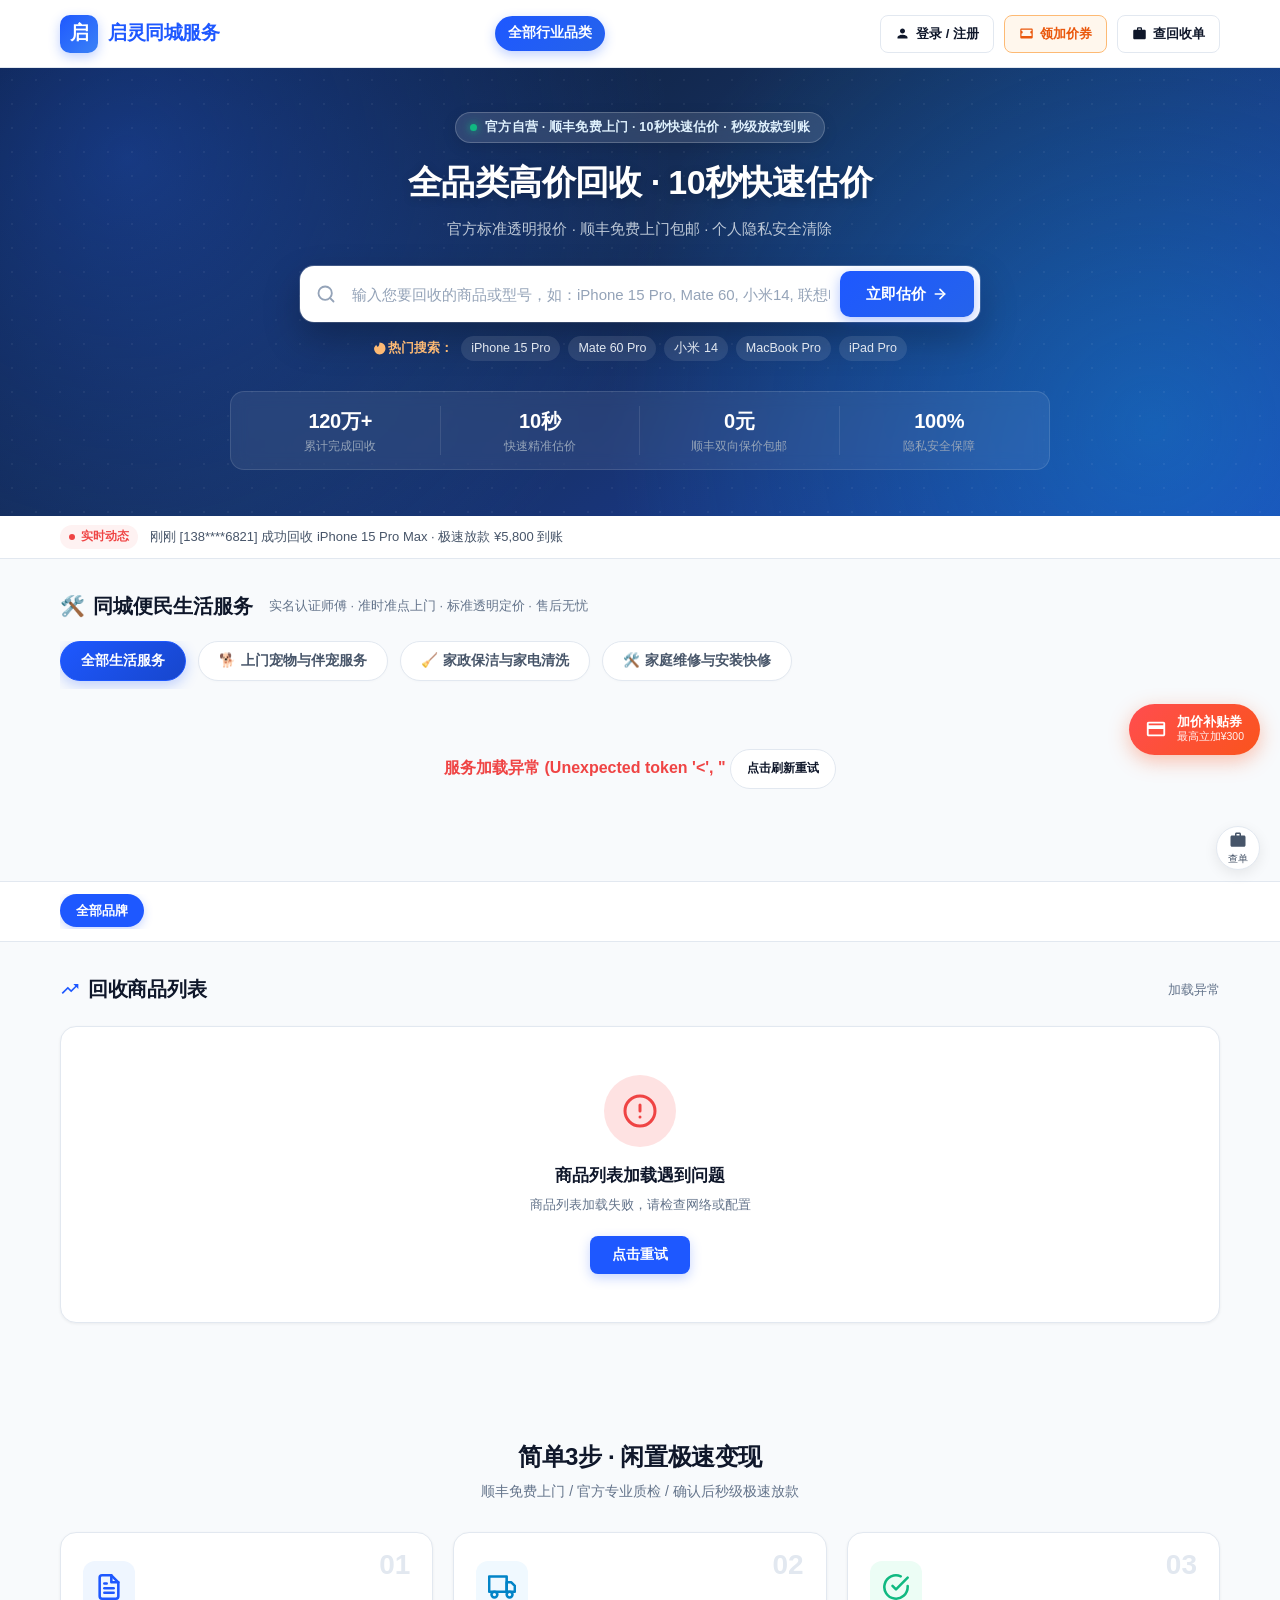
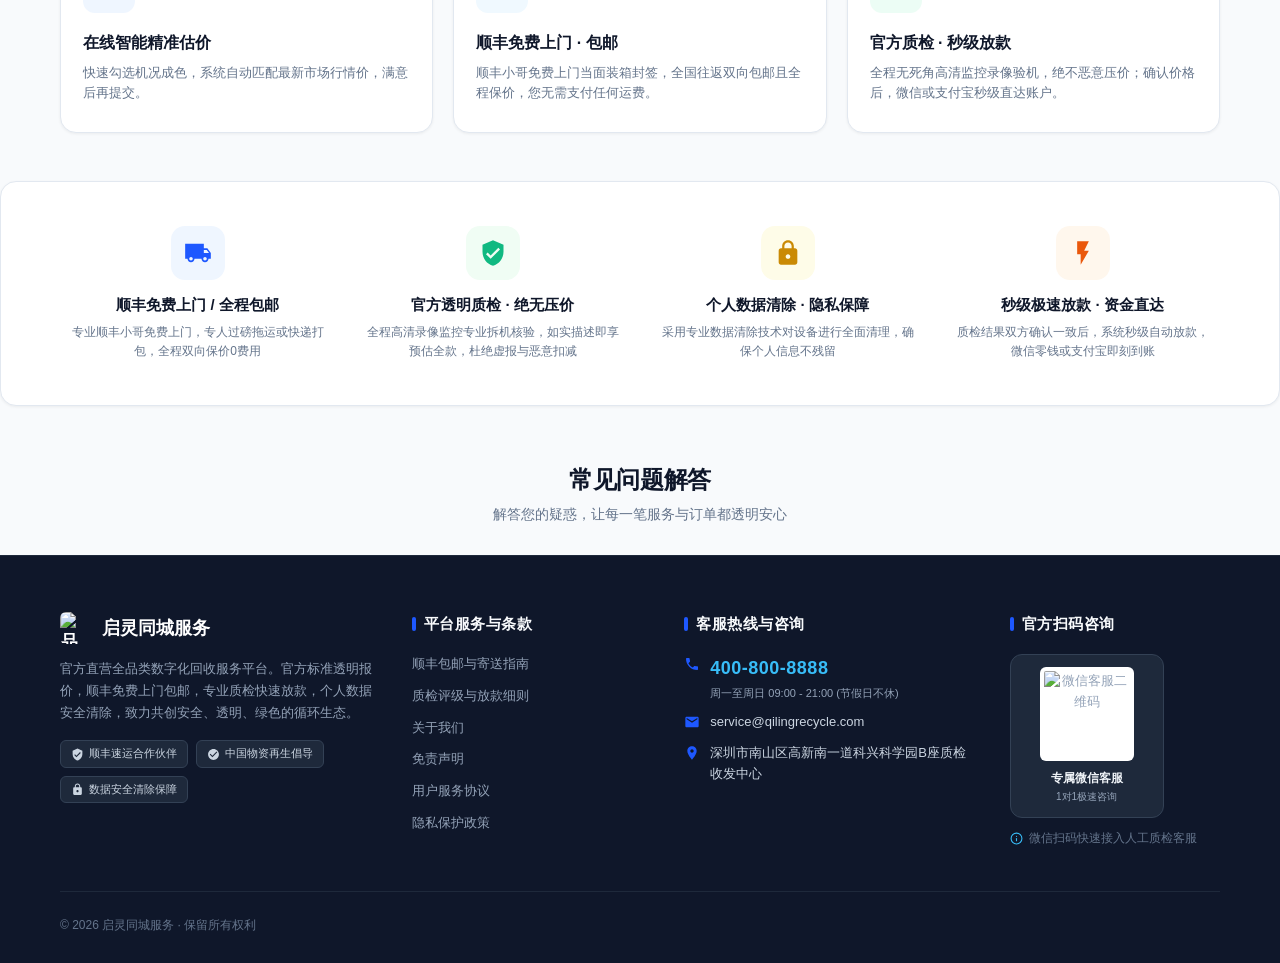
==== commit ea5344fd: "重构" ====
--- a/public/index.html
+++ b/public/index.html
@@ -1,17 +1,18 @@
-<!DOCTYPE html>
+﻿<!DOCTYPE html>
 <html lang="zh-CN">
 <head>
     <meta charset="UTF-8">
     <meta name="viewport" content="width=device-width, initial-scale=1.0, maximum-scale=1.0, user-scalable=no">
-    <title id="page-title">启灵通用回收服务平台 · 涵盖数码/废品/汽车/奢侈品/家电</title>
+    <title id="page-title">启灵同城服务 · 涵盖数码/废品/汽车/奢侈品/家电</title>
     <meta name="keywords" id="page-keywords" content="二手回收,手机数码回收,废旧金属,再生资源,二手车回收,名表黄金回收,家电回收">
     <meta name="description" id="page-description" content="专业通用全品类回收服务平台，支持数码3C、废旧金属废品再生、二手汽车与报废车辆、名表黄金奢侈品、旧家电等全行业回收。">
     <!-- 全站模块化样式体系 -->
-    <link rel="stylesheet" href="assets/css/home_base.css">
-    <link rel="stylesheet" href="assets/css/home_marketing.css">
-    <link rel="stylesheet" href="assets/css/home_catalog.css">
-    <link rel="stylesheet" href="assets/css/home_appraisal.css">
-    <link rel="stylesheet" href="assets/css/home_responsive.css">
+    <link rel="stylesheet" href="assets/css/home_base.css?v=2.3.0">
+    <link rel="stylesheet" href="assets/css/home_marketing.css?v=2.3.0">
+    <link rel="stylesheet" href="assets/css/home_catalog.css?v=2.3.0">
+    <link rel="stylesheet" href="assets/css/home_appraisal.css?v=2.3.0">
+    <link rel="stylesheet" href="assets/css/home_responsive.css?v=2.3.0">
+    <link rel="stylesheet" href="assets/css/home_services.css?v=2.3.0">
 </head>
 <body>
 
@@ -19,13 +20,31 @@
     <header class="navbar">
         <div class="container">
             <div class="nav-inner">
-                <a href="javascript:void(0)" class="brand" id="brand-home-link" onclick="window.returnHome(event)" title="启灵回收 · 点击返回首页">
+                <a href="javascript:void(0)" class="brand" id="brand-home-link" onclick="window.returnHome(event)" title="启灵同城服务 · 点击返回首页">
                     <img id="brand-logo-img" src="/uploads/default/site_logo.svg" alt="平台Logo" class="brand-logo-img" onerror="this.style.display='none'; document.getElementById('brand-icon').style.display='flex';">
                     <div class="brand-logo-icon" id="brand-icon" style="display:none;">启</div>
-                    <span class="brand-text" id="brand-text">启灵回收</span>
+                    <span class="brand-text" id="brand-text">启灵同城服务</span>
                 </a>
+                <script>
+                    (function() {
+                        try {
+                            var c = JSON.parse(localStorage.getItem('ql_platform_brand_cache') || 'null');
+                            if (c) {
+                                if (c.brand_name) {
+                                    var el = document.getElementById('brand-text');
+                                    if (el) el.innerText = c.brand_name;
+                                }
+                                if (c.site_logo) {
+                                    var img = document.getElementById('brand-logo-img');
+                                    if (img) img.src = c.site_logo;
+                                }
+                            }
+                        } catch(e) {}
+                    })();
+                </script>
                 <nav class="nav-categories" id="nav-categories-box">
-                    <span class="nav-cat-item active" data-cat="0">全部行业品类</span>
+                    <span class="nav-cat-item active" data-cat="0">📱 二手闲置回收</span>
+                    <span class="nav-cat-item" style="color:#1e58ff;font-weight:700;" onclick="document.getElementById('section-life-services')?.scrollIntoView({behavior:'smooth'})">🛠️ 同城生活服务</span>
                 </nav>
                 <div class="nav-actions">
                     <!-- 会员中心状态挂载点 -->
@@ -132,14 +151,101 @@
                     <span>实时动态</span>
                 </span>
                 <div class="ticker-content" id="live-ticker-wrap">
-                    <span class="ticker-text" id="live-ticker-text">刚刚 [138****6821] 成功回收 iPhone 15 Pro Max · 极速放款 ¥5,800 到账</span>
-                </div>
-            </div>
-        </div>
-    </div>
+                    <span class="ticker-text" id="live-ticker-text">刚刚 [138****6821] 成功预约 变频挂机空调高温深度拆洗 · 师傅准时接单上门</span>
+                </div>
+            </div>
+        </div>
+    </div>
+
+    <!-- 官方滚动公告广播条 (Web 首页全宽公告) -->
+    <section class="site-notice-section" id="site-notice-section" style="display:none;">
+        <div class="container">
+            <div class="notice-bar-card" id="notice-bar-card" onclick="window.openCurrentNoticeModal()">
+                <div class="notice-bar-left">
+                    <span class="notice-bell-icon">📢</span>
+                    <span class="notice-pill-tag">官方公告</span>
+                    <div class="notice-ticker-container" id="notice-ticker-container">
+                        <span class="notice-ticker-text" id="notice-ticker-text">正在载入最新官方公告...</span>
+                    </div>
+                </div>
+                <div class="notice-bar-right">
+                    <span class="notice-time-label" id="notice-time-label"></span>
+                    <button type="button" class="btn-notice-open" id="btn-notice-open" onclick="event.stopPropagation(); window.openCurrentNoticeModal();">
+                        查看详情 ›
+                    </button>
+                </div>
+            </div>
+        </div>
+    </section>
+
+    <!-- 同城生活核心业务四大超级金刚区 (综合生活服务平台模式呈现) -->
+    <section class="city-life-hub-section" id="city-life-hub-section" style="display:none;">
+        <div class="container">
+            <div class="city-life-hub-grid">
+                <div class="hub-card hub-pet" onclick="window.locateCityServiceCategory(1, '上门宠物')">
+                    <div class="hub-icon-box">🐕</div>
+                    <div class="hub-content">
+                        <div class="hub-title">上门伴宠与宠物服务</div>
+                        <div class="hub-desc">专业遛狗散步 · 猫咪上门喂食</div>
+                    </div>
+                    <span class="hub-badge">持证宠托</span>
+                </div>
+                <div class="hub-card hub-cleaning" onclick="window.locateCityServiceCategory(2, '家政保洁')">
+                    <div class="hub-icon-box">🧹</div>
+                    <div class="hub-content">
+                        <div class="hub-title">家政保洁与家电清洗</div>
+                        <div class="hub-desc">油烟机空调拆洗 · 全屋深度保洁</div>
+                    </div>
+                    <span class="hub-badge">高温杀菌</span>
+                </div>
+                <div class="hub-card hub-repair" onclick="window.locateCityServiceCategory(3, '家庭维修')">
+                    <div class="hub-icon-box">🛠️</div>
+                    <div class="hub-content">
+                        <div class="hub-title">家庭维修与极速快修</div>
+                        <div class="hub-desc">电路跳闸排查 · 管道疏通换锁</div>
+                    </div>
+                    <span class="hub-badge">30分上门</span>
+                </div>
+                <div class="hub-card hub-recycle" onclick="window.locateRecycleCatalog()">
+                    <div class="hub-icon-box">📱</div>
+                    <div class="hub-content">
+                        <div class="hub-title">二手数码闲置变现</div>
+                        <div class="hub-desc">手机电脑平板 · 免费估价秒打款</div>
+                    </div>
+                    <span class="hub-badge">顺丰包邮</span>
+                </div>
+            </div>
+        </div>
+    </section>
 
     <!-- 行业专属特色板块宿主 (废品行情看板 / 贵金属牌价等) -->
     <div id="industry-feature-container" style="display:none;"></div>
+
+    <!-- ======================================================== -->
+    <!-- 同城生活便民服务专区 (保洁清洗 / 维修安装 / 上门伴宠 / 随叫随到) -->
+    <!-- ======================================================== -->
+    <section class="life-service-section" id="section-life-services">
+        <div class="container">
+            <div class="service-section-header">
+                <div class="service-section-title-box">
+                    <div class="service-section-title">
+                        <span>🛠️</span> 同城便民生活服务
+                    </div>
+                    <span class="service-section-sub">实名认证师傅 · 准时准点上门 · 标准透明定价 · 售后无忧</span>
+                </div>
+            </div>
+
+            <!-- 服务品类横向筛选条 -->
+            <div class="service-cat-pills-wrap" id="service-category-pills">
+                <!-- 动态由 home_services.js 注入 -->
+            </div>
+
+            <!-- 服务项目卡片网格 -->
+            <div class="service-items-grid" id="service-items-grid">
+                <!-- 动态由 home_services.js 注入 -->
+            </div>
+        </div>
+    </section>
 
     <!-- 回收加价补贴券 · 限时领券专区 (对标转转/爱回收同款补贴) -->
     <section class="coupon-showcase-bar" id="coupon-showcase-bar">
@@ -147,7 +253,7 @@
             <div class="coupon-bar-header">
                 <div class="coupon-bar-title-box">
                     <div class="coupon-bar-title">
-                        <span style="font-size:18px;">🔥</span> 回收加价补贴专区
+                        <svg viewBox="0 0 24 24" width="20" height="20" fill="#f97316" style="vertical-align:middle;margin-right:4px;"><path d="M13.5.67s.74 2.65.74 4.8c0 2.06-1.35 3.73-3.41 3.73-2.07 0-3.63-1.67-3.63-3.73l.03-.36C5.21 7.51 4 10.61 4 14c0 4.42 3.58 8 8 8s8-3.58 8-8C20 8.61 17.41 3.8 13.5.67zM11.71 19c-1.78 0-3.22-1.4-3.22-3.14 0-1.62 1.05-2.76 2.81-3.12 1.77-.36 3.6-1.21 4.62-2.58.39 1.29.59 2.65.59 4.04 0 2.65-2.15 4.8-4.8 4.8z"/></svg> 回收加价补贴专区
                     </div>
                     <span class="coupon-bar-badge">限时加价 · 最高立补 ¥300 现金</span>
                     <span class="coupon-bar-sub">透明报价 + 平台加价补贴 · 先领券后交投 · 极速打款到账</span>
@@ -163,138 +269,120 @@
         </div>
     </section>
 
-    <!-- 品牌筛选栏 -->
-    <section class="brand-filter-bar">
+    <!-- 闲置数码回收专区 (仅开启回收模块时展示) -->
+    <div id="section-recycle-catalog">
+        <!-- 品牌筛选栏 -->
+        <section class="brand-filter-bar">
+            <div class="container">
+                <div class="brand-pills" id="brand-pills-box">
+                    <span class="brand-pill active" data-brand="0">全部品牌</span>
+                </div>
+            </div>
+        </section>
+
+        <!-- 主展示区：商品列表 -->
+        <main class="main-container">
+            <div class="container">
+                <div class="section-header">
+                    <div class="section-title">
+                        <span style="display:inline-flex;align-items:center;color:var(--primary);"><svg viewBox="0 0 24 24" width="20" height="20" fill="currentColor"><path d="M16 6l2.29 2.29-4.88 4.88-4-4L2 16.59 3.41 18l6-6 4 4 6.3-6.29L22 12V6z"/></svg></span>
+                        <span id="current-list-title">回收商品列表</span>
+                    </div>
+                    <span style="font-size:13px;color:var(--text-muted);" id="device-count-tag">加载中...</span>
+                </div>
+
+                <!-- 商品卡片网格 -->
+                <div class="device-grid" id="devices-grid-box">
+                    <div style="grid-column:1/-1;text-align:center;padding:50px;color:var(--text-muted);">正在加载商品列表...</div>
+                </div>
+            </div>
+        </main>
+    </div>
+
+    <!-- 3步极速服务流程 (全场景自适应) -->
+    <section class="steps-section" id="home-process-section">
         <div class="container">
-            <div class="brand-pills" id="brand-pills-box">
-                <span class="brand-pill active" data-brand="0">全部品牌</span>
+            <div class="steps-header">
+                <h2 class="steps-title" id="home-process-title">简单3步 · 闲置极速变现</h2>
+                <p class="steps-subtitle" id="home-process-subtitle">顺丰免费上门 / 官方专业质检 / 确认后秒级极速放款</p>
+            </div>
+            <div class="steps-grid" id="home-process-grid">
+                <div class="step-card">
+                    <div class="step-num">01</div>
+                    <div class="step-icon-wrap" style="color:var(--primary);background:#eff6ff;">
+                        <svg viewBox="0 0 24 24" width="28" height="28" fill="none" stroke="currentColor" stroke-width="2.2" stroke-linecap="round" stroke-linejoin="round"><path d="M14 2H6a2 2 0 00-2 2v16a2 2 0 002 2h12a2 2 0 002-2V8z"/><polyline points="14 2 14 8 20 8"/><line x1="16" y1="13" x2="8" y2="13"/><line x1="16" y1="17" x2="8" y2="17"/><polyline points="10 9 9 9 8 9"/></svg>
+                    </div>
+                    <div class="step-title" id="home-step1-title">在线智能精准估价</div>
+                    <div class="step-desc" id="home-step1-desc">快速勾选机况成色，系统自动匹配最新市场行情价，满意后再提交。</div>
+                </div>
+                <div class="step-card">
+                    <div class="step-num">02</div>
+                    <div class="step-icon-wrap" style="color:#0284c7;background:#f0f9ff;">
+                        <svg viewBox="0 0 24 24" width="28" height="28" fill="none" stroke="currentColor" stroke-width="2.2" stroke-linecap="round" stroke-linejoin="round"><rect x="1" y="3" width="15" height="13"/><polygon points="16 8 20 8 23 11 23 16 16 16 16 8"/><circle cx="5.5" cy="18.5" r="2.5"/><circle cx="18.5" cy="18.5" r="2.5"/></svg>
+                    </div>
+                    <div class="step-title" id="home-step2-title">顺丰免费上门 · 包邮</div>
+                    <div class="step-desc" id="home-step2-desc">顺丰小哥免费上门当面装箱封签，全国往返双向包邮且全程保价，您无需支付任何运费。</div>
+                </div>
+                <div class="step-card">
+                    <div class="step-num">03</div>
+                    <div class="step-icon-wrap" style="color:#10b981;background:#ecfdf5;">
+                        <svg viewBox="0 0 24 24" width="28" height="28" fill="none" stroke="currentColor" stroke-width="2.2" stroke-linecap="round" stroke-linejoin="round"><path d="M22 11.08V12a10 10 0 11-5.93-9.14"/><polyline points="22 4 12 14.01 9 11.01"/></svg>
+                    </div>
+                    <div class="step-title" id="home-step3-title">官方质检 · 秒级放款</div>
+                    <div class="step-desc" id="home-step3-desc">全程无死角高清监控录像验机，绝不恶意压价；确认价格后，微信或支付宝秒级直达账户。</div>
+                </div>
             </div>
         </div>
     </section>
 
-    <!-- 主展示区：商品列表 -->
-    <main class="main-container">
+    <!-- 平台特色信任保障区 (全场景自适应) -->
+    <div class="trust-section" id="home-trust-section">
         <div class="container">
-            <div class="section-header">
-                <div class="section-title">
-                    <span style="display:inline-flex;align-items:center;color:var(--primary);"><svg viewBox="0 0 24 24" width="20" height="20" fill="currentColor"><path d="M16 6l2.29 2.29-4.88 4.88-4-4L2 16.59 3.41 18l6-6 4 4 6.3-6.29L22 12V6z"/></svg></span>
-                    <span id="current-list-title">回收商品列表</span>
-                </div>
-                <span style="font-size:13px;color:var(--text-muted);" id="device-count-tag">加载中...</span>
-            </div>
-
-            <!-- 商品卡片网格 -->
-            <div class="device-grid" id="devices-grid-box">
-                <div style="grid-column:1/-1;text-align:center;padding:50px;color:var(--text-muted);">正在加载商品列表...</div>
-            </div>
-
-            <!-- 3步极速回收服务流程 -->
-            <section class="steps-section" id="home-process-section">
-                <div class="steps-header">
-                    <h2 class="steps-title" id="home-process-title">简单3步 · 闲置极速变现</h2>
-                    <p class="steps-subtitle" id="home-process-subtitle">顺丰免费上门 / 官方专业质检 / 确认后秒级极速放款</p>
-                </div>
-                <div class="steps-grid" id="home-process-grid">
-                    <div class="step-card">
-                        <div class="step-num">01</div>
-                        <div class="step-icon-wrap" style="color:var(--primary);background:#eff6ff;">
-                            <svg viewBox="0 0 24 24" width="28" height="28" fill="none" stroke="currentColor" stroke-width="2.2" stroke-linecap="round" stroke-linejoin="round"><path d="M14 2H6a2 2 0 00-2 2v16a2 2 0 002 2h12a2 2 0 002-2V8z"/><polyline points="14 2 14 8 20 8"/><line x1="16" y1="13" x2="8" y2="13"/><line x1="16" y1="17" x2="8" y2="17"/><polyline points="10 9 9 9 8 9"/></svg>
-                        </div>
-                        <div class="step-title" id="home-step1-title">在线智能精准估价</div>
-                        <div class="step-desc" id="home-step1-desc">快速勾选机况成色，系统自动匹配最新市场行情价，满意后再提交。</div>
-                    </div>
-                    <div class="step-card">
-                        <div class="step-num">02</div>
-                        <div class="step-icon-wrap" style="color:#0284c7;background:#f0f9ff;">
-                            <svg viewBox="0 0 24 24" width="28" height="28" fill="none" stroke="currentColor" stroke-width="2.2" stroke-linecap="round" stroke-linejoin="round"><rect x="1" y="3" width="15" height="13"/><polygon points="16 8 20 8 23 11 23 16 16 16 16 8"/><circle cx="5.5" cy="18.5" r="2.5"/><circle cx="18.5" cy="18.5" r="2.5"/></svg>
-                        </div>
-                        <div class="step-title" id="home-step2-title">顺丰免费上门 · 包邮</div>
-                        <div class="step-desc" id="home-step2-desc">顺丰小哥免费上门当面装箱封签，全国往返双向包邮且全程保价，您无需支付任何运费。</div>
-                    </div>
-                    <div class="step-card">
-                        <div class="step-num">03</div>
-                        <div class="step-icon-wrap" style="color:#10b981;background:#ecfdf5;">
-                            <svg viewBox="0 0 24 24" width="28" height="28" fill="none" stroke="currentColor" stroke-width="2.2" stroke-linecap="round" stroke-linejoin="round"><path d="M22 11.08V12a10 10 0 11-5.93-9.14"/><polyline points="22 4 12 14.01 9 11.01"/></svg>
-                        </div>
-                        <div class="step-title" id="home-step3-title">官方质检 · 秒级放款</div>
-                        <div class="step-desc" id="home-step3-desc">全程无死角高清监控录像验机，绝不恶意压价；确认价格后，微信或支付宝秒级直达账户。</div>
-                    </div>
-                </div>
-            </section>
-
-            <!-- 平台特色信任保障区 -->
-            <div class="trust-section">
-                <div class="trust-grid">
-                    <div class="trust-card">
-                        <div class="trust-icon-box" style="background:#eff6ff;color:var(--primary);">
-                            <svg viewBox="0 0 24 24" width="28" height="28" fill="currentColor"><path d="M20 8h-3V4H1v13h2c0 1.66 1.34 3 3 3s3-1.34 3-3h6c0 1.66 1.34 3 3 3s3-1.34 3-3h2v-5l-3-4zM6 18.5c-.83 0-1.5-.67-1.5-1.5s.67-1.5 1.5-1.5 1.5.67 1.5 1.5-.67 1.5-1.5 1.5zm13.5-9l1.96 2.5H17V9.5h2.5zm-1.5 9c-.83 0-1.5-.67-1.5-1.5s.67-1.5 1.5-1.5 1.5.67 1.5 1.5-.67 1.5-1.5 1.5z"/></svg>
-                        </div>
-                        <div class="trust-title">顺丰免费上门 / 全程包邮</div>
-                        <div class="trust-desc">专业顺丰小哥免费上门，专人过磅拖运或快递打包，全程双向保价0费用</div>
-                    </div>
-                    <div class="trust-card">
-                        <div class="trust-icon-box" style="background:#f0fdf4;color:#10b981;">
-                            <svg viewBox="0 0 24 24" width="28" height="28" fill="currentColor"><path d="M12 1L3 5v6c0 5.55 3.84 10.74 9 12 5.16-1.26 9-6.45 9-12V5l-9-4zm-2 16l-4-4 1.41-1.41L10 14.17l6.59-6.59L18 9l-8 8z"/></svg>
-                        </div>
-                        <div class="trust-title">官方透明质检 · 绝无压价</div>
-                        <div class="trust-desc">全程高清录像监控专业拆机核验，如实描述即享预估全款，杜绝虚报与恶意扣减</div>
-                    </div>
-                    <div class="trust-card">
-                        <div class="trust-icon-box" style="background:#fefce8;color:#ca8a04;">
-                            <svg viewBox="0 0 24 24" width="28" height="28" fill="currentColor"><path d="M18 8h-1V6c0-2.76-2.24-5-5-5S7 3.24 7 6v2H6c-1.1 0-2 .9-2 2v10c0 1.1.9 2 2 2h12c1.1 0 2-.9 2-2V10c0-1.1-.9-2-2-2zm-6 9c-1.1 0-2-.9-2-2s.9-2 2-2 2 .9 2 2-.9 2-2 2zm3.1-9H8.9V6c0-1.71 1.39-3.1 3.1-3.1 1.71 0 3.1 1.39 3.1 3.1v2z"/></svg>
-                        </div>
-                        <div class="trust-title">个人数据清除 · 隐私保障</div>
-                        <div class="trust-desc">采用专业数据清除技术对设备进行全面清理，确保个人信息不残留</div>
-                    </div>
-                    <div class="trust-card">
-                        <div class="trust-icon-box" style="background:#fff7ed;color:#ea580c;">
-                            <svg viewBox="0 0 24 24" width="28" height="28" fill="currentColor"><path d="M7 2v11h3v9l7-12h-4l4-8z"/></svg>
-                        </div>
-                        <div class="trust-title">秒级极速放款 · 资金直达</div>
-                        <div class="trust-desc">质检结果双方确认一致后，系统秒级自动放款，微信零钱或支付宝即刻到账</div>
-                    </div>
-                </div>
-            </div>
-
-            <!-- 常见问题与答疑 -->
-            <section class="faq-section" id="home-faq-section">
-                <div class="steps-header">
-                    <h2 class="steps-title" id="home-faq-title">回收常见问题解答</h2>
-                    <p class="steps-subtitle" id="home-faq-subtitle">解答您的疑惑，让每一笔回收都透明安心</p>
-                </div>
-                <div class="faq-grid" id="home-faq-grid">
-                    <div class="faq-item" onclick="window.toggleFaq(this)">
-                        <div class="faq-q">
-                            <span>Q1. 提交估价后的价格会随意变动吗？</span>
-                            <span class="faq-arrow">▼</span>
-                        </div>
-                        <div class="faq-a">我们承诺 7 天价格锁定保障！在您提交订单后的7天内，只要实际质检情况与您提交的评估描述一致，我们将 100% 按照预估价格全额放款，绝不坐地降价。</div>
-                    </div>
-                    <div class="faq-item" onclick="window.toggleFaq(this)">
-                        <div class="faq-q">
-                            <span>Q2. 寄送顺丰快递的运费由谁承担？</span>
-                            <span class="faq-arrow">▼</span>
-                        </div>
-                        <div class="faq-a">全场所有品类均享受【顺丰包邮】服务！顺丰小哥上门取件时直接选择“到付”即可，往返运费均由平台全额承担，您不需要掏一分钱。</div>
-                    </div>
-                    <div class="faq-item" onclick="window.toggleFaq(this)">
-                        <div class="faq-q">
-                            <span>Q3. 设备里的照片和个人隐私会被泄露吗？</span>
-                            <span class="faq-arrow">▼</span>
-                        </div>
-                        <div class="faq-a">请完全放心！平台质检入库后将对设备进行专业数据清除，确保所有照片、账号、聊天记录安全清除不残留！</div>
-                    </div>
-                    <div class="faq-item" onclick="window.toggleFaq(this)">
-                        <div class="faq-q">
-                            <span>Q4. 质检复核后如果我不认可最终成交价怎么办？</span>
-                            <span class="faq-arrow">▼</span>
-                        </div>
-                        <div class="faq-a">我们充分尊重用户的自主选择权！若您对质检复核金额不满意，可在会员中心一键点击“拒绝成交”，我们将通过顺丰包邮将原机原封退还给您，退运保价运费由平台承担，无需您付费！</div>
-                    </div>
-                </div>
-            </section>
-        </div>
-    </main>
+            <div class="trust-grid" id="home-trust-grid">
+                <div class="trust-card">
+                    <div class="trust-icon-box" style="background:#eff6ff;color:var(--primary);">
+                        <svg viewBox="0 0 24 24" width="28" height="28" fill="currentColor"><path d="M20 8h-3V4H1v13h2c0 1.66 1.34 3 3 3s3-1.34 3-3h6c0 1.66 1.34 3 3 3s3-1.34 3-3h2v-5l-3-4zM6 18.5c-.83 0-1.5-.67-1.5-1.5s.67-1.5 1.5-1.5 1.5.67 1.5 1.5-.67 1.5-1.5 1.5zm13.5-9l1.96 2.5H17V9.5h2.5zm-1.5 9c-.83 0-1.5-.67-1.5-1.5s.67-1.5 1.5-1.5 1.5.67 1.5 1.5-.67 1.5-1.5 1.5z"/></svg>
+                    </div>
+                    <div class="trust-title">顺丰免费上门 / 全程包邮</div>
+                    <div class="trust-desc">专业顺丰小哥免费上门，专人过磅拖运或快递打包，全程双向保价0费用</div>
+                </div>
+                <div class="trust-card">
+                    <div class="trust-icon-box" style="background:#f0fdf4;color:#10b981;">
+                        <svg viewBox="0 0 24 24" width="28" height="28" fill="currentColor"><path d="M12 1L3 5v6c0 5.55 3.84 10.74 9 12 5.16-1.26 9-6.45 9-12V5l-9-4zm-2 16l-4-4 1.41-1.41L10 14.17l6.59-6.59L18 9l-8 8z"/></svg>
+                    </div>
+                    <div class="trust-title">官方透明质检 · 绝无压价</div>
+                    <div class="trust-desc">全程高清录像监控专业拆机核验，如实描述即享预估全款，杜绝虚报与恶意扣减</div>
+                </div>
+                <div class="trust-card">
+                    <div class="trust-icon-box" style="background:#fefce8;color:#ca8a04;">
+                        <svg viewBox="0 0 24 24" width="28" height="28" fill="currentColor"><path d="M18 8h-1V6c0-2.76-2.24-5-5-5S7 3.24 7 6v2H6c-1.1 0-2 .9-2 2v10c0 1.1.9 2 2 2h12c1.1 0 2-.9 2-2V10c0-1.1-.9-2-2-2zm-6 9c-1.1 0-2-.9-2-2s.9-2 2-2 2 .9 2 2-.9 2-2 2zm3.1-9H8.9V6c0-1.71 1.39-3.1 3.1-3.1 1.71 0 3.1 1.39 3.1 3.1v2z"/></svg>
+                    </div>
+                    <div class="trust-title">个人数据清除 · 隐私保障</div>
+                    <div class="trust-desc">采用专业数据清除技术对设备进行全面清理，确保个人信息不残留</div>
+                </div>
+                <div class="trust-card">
+                    <div class="trust-icon-box" style="background:#fff7ed;color:#ea580c;">
+                        <svg viewBox="0 0 24 24" width="28" height="28" fill="currentColor"><path d="M7 2v11h3v9l7-12h-4l4-8z"/></svg>
+                    </div>
+                    <div class="trust-title">秒级极速放款 · 资金直达</div>
+                    <div class="trust-desc">质检结果双方确认一致后，系统秒级自动放款，微信零钱或支付宝即刻到账</div>
+                </div>
+            </div>
+        </div>
+    </div>
+
+    <!-- 常见问题与答疑 (全场景自适应) -->
+    <section class="faq-section" id="home-faq-section">
+        <div class="container">
+            <div class="steps-header">
+                <h2 class="steps-title" id="home-faq-title">常见问题解答</h2>
+                <p class="steps-subtitle" id="home-faq-subtitle">解答您的疑惑，让每一笔服务与订单都透明安心</p>
+            </div>
+            <div class="faq-grid" id="home-faq-grid">
+                <!-- 动态由 home.js renderHomeFaq 驱动 -->
+            </div>
+        </div>
+    </section>
 
     <!-- 右侧快捷浮动导航 -->
     <div class="float-widget">
@@ -316,7 +404,7 @@
                 <div class="footer-col-brand">
                     <a href="/" class="footer-brand-title" id="mega-brand-link">
                         <img id="mega-brand-logo" src="/uploads/default/site_logo.svg" class="footer-brand-logo" alt="品牌Logo">
-                        <span id="mega-brand-name">启灵回收</span>
+                        <span id="mega-brand-name">启灵同城服务</span>
                     </a>
                     <p class="footer-brand-desc" id="mega-footer-desc">
                         官方直营全品类数字化回收服务平台。官方标准透明报价，顺丰免费上门包邮，专业质检快速放款，个人数据安全清除，致力共创安全、透明、绿色的循环生态。
@@ -399,7 +487,7 @@
             <div class="footer-mega-bottom">
                 <div class="footer-bottom-copyright" id="mega-footer-copyright">
                     <span id="footer-site-name" style="display:none;"></span>
-                    <span id="footer-service-tel">© 2026 启灵智能回收数字化平台 · 保留所有权利</span>
+                    <span id="footer-service-tel">© 2026 启灵同城服务 · 保留所有权利</span>
                 </div>
                 <div class="footer-bottom-filings" id="mega-footer-filings">
                     <span id="footer-filings"></span>
@@ -430,14 +518,14 @@
                 <!-- 双模式估价切换 Tab -->
                 <div class="eval-mode-tabs">
                     <button type="button" id="tab-mode-quick" class="eval-mode-tab active" onclick="window.switchAppraisalMode('quick')">
-                        <span class="mode-icon">⚡</span>
+                        <svg viewBox="0 0 24 24" width="18" height="18" fill="currentColor" class="mode-icon"><path d="M7 2v11h3v9l7-12h-4l4-8z"/></svg>
                         <div class="mode-text">
                             <span class="mode-title">极速估价</span>
                             <span class="mode-tag">3秒快速出价</span>
                         </div>
                     </button>
                     <button type="button" id="tab-mode-pro" class="eval-mode-tab" onclick="window.switchAppraisalMode('pro')">
-                        <span class="mode-icon">🔬</span>
+                        <svg viewBox="0 0 24 24" width="18" height="18" fill="currentColor" class="mode-icon"><path d="M19.8 18.4L14 10.67V6.5l1.3-1.3a1 1 0 0 0 0-1.41l-.09-.09a1 1 0 0 0-1.41 0L12.5 5h-1l-1.3-1.3a1 1 0 0 0-1.41 0l-.09.09a1 1 0 0 0 0 1.41L10 6.5v4.17L4.2 18.4C3.32 19.57 4.16 21 5.6 21h12.8c1.44 0 2.28-1.43 1.4-2.6zM6 19l4.5-6h3l4.5 6H6z"/></svg>
                         <div class="mode-text">
                             <span class="mode-title">专业精准自测</span>
                             <span class="mode-tag">逐项精细质检</span>
@@ -502,7 +590,7 @@
                 <div class="form-group" id="order-coupon-group" style="margin-bottom:16px;">
                     <label class="form-label" style="display:flex;justify-content:space-between;align-items:center;">
                         <span style="display:flex;align-items:center;gap:4px;">
-                            <span style="color:#ea580c;">🧧</span> 回收加价补贴券
+                            <svg viewBox="0 0 24 24" width="16" height="16" fill="#ea580c" style="vertical-align:middle;margin-right:2px;"><path d="M20 4H4c-1.11 0-1.99.89-1.99 2L2 18c0 1.11.89 2 2 2h16c1.11 0 2-.89 2-2V6c0-1.11-.89-2-2-2zm0 14H4v-6h16v6zm0-10H4V6h16v2z"/></svg> 回收加价补贴券
                         </span>
                         <span id="order-coupon-benefit-tip" style="font-size:12px;color:#ea580c;font-weight:600;"></span>
                     </label>
@@ -535,7 +623,7 @@
                     <div id="sf-pickup-info-card" style="display:none;background:#f0f9ff;border:1px solid #bae6fd;border-radius:8px;padding:10px 14px;margin-bottom:12px;font-size:12px;color:#0369a1;line-height:1.6;">
                         <div style="display:flex;justify-content:space-between;align-items:center;gap:8px;">
                             <div style="flex:1;" id="sf-pickup-info-text">
-                                🚀 <strong>顺丰官方上门：</strong>提交订单后系统将自动为您预约顺丰小哥上门取件，平台支持运费补贴/报销政策。
+                                <svg viewBox="0 0 24 24" width="15" height="15" fill="#0284c7" style="vertical-align:middle;margin-right:4px;"><path d="M20 8h-3V4H3c-1.1 0-2 .9-2 2v11h2c0 1.66 1.34 3 3 3s3-1.34 3-3h6c0 1.66 1.34 3 3 3s3-1.34 3-3h2v-5l-3-4zM6 18.5c-.83 0-1.5-.67-1.5-1.5s.67-1.5 1.5-1.5 1.5.67 1.5 1.5-.67 1.5-1.5 1.5zm13.5-9l1.96 2.5H17V9.5h2.5zm-1.5 9c-.83 0-1.5-.67-1.5-1.5s.67-1.5 1.5-1.5 1.5.67 1.5 1.5-.67 1.5-1.5 1.5z"/></svg><strong>顺丰官方上门：</strong>提交订单后系统将自动为您预约顺丰小哥上门取件，平台支持运费补贴/报销政策。
                             </div>
                             <button type="button" class="btn btn-outline" style="height:24px;padding:0 8px;font-size:11px;color:#0284c7;border-color:#7dd3fc;background:#fff;white-space:nowrap;" onclick="window.showFreightRuleModal()">规则详情</button>
                         </div>
@@ -544,7 +632,7 @@
                     <div id="self-delivery-info-card" style="display:none;background:#f0fdf4;border:1px solid #bbf7d0;border-radius:8px;padding:12px 14px;margin-bottom:12px;">
                         <div style="display:flex;justify-content:space-between;align-items:center;margin-bottom:6px;">
                             <span style="font-weight:700;color:#166534;font-size:13px;display:flex;align-items:center;gap:6px;">
-                                <span>📦</span> 平台质检收件中心地址
+                                <svg viewBox="0 0 24 24" width="16" height="16" fill="#166534" style="vertical-align:middle;margin-right:4px;"><path d="M20 6h-4V4c0-1.11-.89-2-2-2h-4c-1.11 0-2 .89-2 2v2H4c-1.11 0-1.99.89-1.99 2L2 19c0 1.11.89 2 2 2h16c1.11 0 2-.89 2-2V8c0-1.11-.89-2-2-2zm-6 0h-4V4h4v2z"/></svg>平台质检收件中心地址
                             </span>
                             <button type="button" class="btn btn-outline" style="height:24px;padding:0 8px;font-size:11px;color:#16a34a;border-color:#86efac;background:#fff;" onclick="window.copyPlatformAddress()">复制收件信息</button>
                         </div>
@@ -552,7 +640,7 @@
                             <!-- 动态填充收件人、电话、地址 -->
                         </div>
                         <div style="font-size:11px;color:#166534;margin-top:6px;padding-top:6px;border-top:1px dashed #bbf7d0;display:flex;justify-content:space-between;align-items:center;">
-                            <span>💡 妥善打包并通过任意快递寄出，在【订单进度】录入单号享运费补贴。</span>
+                            <span style="display:inline-flex;align-items:center;gap:4px;"><svg viewBox="0 0 24 24" width="13" height="13" fill="#16a34a" style="flex-shrink:0;"><path d="M12 2C6.48 2 2 6.48 2 12s4.48 10 10 10 10-4.48 10-10S17.52 2 12 2zm1 15h-2v-6h2v6zm0-8h-2V7h2v2z"/></svg>妥善打包并通过任意快递寄出，在【订单进度】录入单号享运费补贴。</span>
                             <a href="javascript:void(0)" onclick="window.showFreightRuleModal()" style="color:#16a34a;font-weight:600;text-decoration:underline;white-space:nowrap;margin-left:6px;">运费细则 &gt;</a>
                         </div>
                     </div>
@@ -715,7 +803,7 @@
                 <!-- 平台官方收件地址提示，方便寄件时查看 -->
                 <div style="background:#f0fdf4;border:1px solid #bbf7d0;border-radius:8px;padding:10px 12px;font-size:12px;line-height:1.5;color:#166534;">
                     <div style="display:flex;justify-content:space-between;align-items:center;margin-bottom:4px;">
-                        <strong>📦 平台质检收件中心收件地址</strong>
+                        <strong style="display:inline-flex;align-items:center;gap:4px;"><svg viewBox="0 0 24 24" width="15" height="15" fill="#166534"><path d="M20 6h-4V4c0-1.11-.89-2-2-2h-4c-1.11 0-2 .89-2 2v2H4c-1.11 0-1.99.89-1.99 2L2 19c0 1.11.89 2 2 2h16c1.11 0 2-.89 2-2V8c0-1.11-.89-2-2-2zm-6 0h-4V4h4v2z"/></svg>平台质检收件中心收件地址</strong>
                         <button type="button" class="btn btn-outline" style="height:22px;padding:0 6px;font-size:11px;color:#16a34a;border-color:#86efac;background:#fff;" onclick="window.copyPlatformAddress()">复制</button>
                     </div>
                     <div id="express-modal-receive-info">
@@ -737,14 +825,14 @@
         <div class="modal-card" style="max-width:520px;">
             <div class="modal-header">
                 <span style="font-weight:700;display:flex;align-items:center;gap:6px;">
-                    <span>📜</span> 平台寄送与运费规则说明
+                    <svg viewBox="0 0 24 24" width="16" height="16" fill="currentColor"><path d="M14 2H6c-1.1 0-1.99.9-1.99 2L4 20c0 1.1.89 2 1.99 2H18c1.1 0 2-.9 2-2V8l-6-6zm2 16H8v-2h8v2zm0-4H8v-2h8v2zm-3-5V3.5L18.5 9H13z"/></svg> 平台寄送与运费规则说明
                 </span>
                 <span class="modal-close-btn" onclick="window.closeFreightRuleModal()">✕</span>
             </div>
             <div class="modal-body" style="padding:18px 20px;max-height:65vh;overflow-y:auto;font-size:13px;line-height:1.8;color:var(--text-main);">
                 <div id="freight-rule-content-box" style="white-space:pre-wrap;background:#f8fafc;padding:14px 16px;border-radius:8px;border:1px solid var(--border);color:#334155;font-size:13px;"></div>
                 <div style="margin-top:12px;font-size:12px;background:#fffbeb;border:1px solid #fef3c7;border-radius:6px;padding:10px 12px;color:#92400e;line-height:1.6;">
-                    🔒 <strong>隐私与寄件特别提示：</strong>寄出前请提前退出您的个人云账号（如各类ID、手机锁屏密码），并备份抹除数据。如无法解锁或山寨机退回，往返运费需用户自理。
+                    <svg viewBox="0 0 24 24" width="14" height="14" fill="#92400e" style="vertical-align:middle;margin-right:4px;"><path d="M18 8h-1V6c0-2.76-2.24-5-5-5S7 3.24 7 6v2H6c-1.1 0-2 .9-2 2v10c0 1.1.9 2 2 2h12c1.1 0 2-.9 2-2V10c0-1.1-.9-2-2-2zm-6 9c-1.1 0-2-.9-2-2s.9-2 2-2 2 .9 2 2-.9 2-2 2zm3.1-9H8.9V6c0-1.71 1.39-3.1 3.1-3.1 1.71 0 3.1 1.39 3.1 3.1v2z"/></svg><strong>隐私与寄件特别提示：</strong>寄出前请提前退出您的个人云账号（如各类ID、手机锁屏密码），并备份抹除数据。如无法解锁或山寨机退回，往返运费需用户自理。
                 </div>
             </div>
             <div class="modal-footer" style="padding:12px 20px;">
@@ -789,7 +877,7 @@
                 <div style="display:flex;background:#f1f5f9;border-radius:8px;padding:3px;margin-bottom:20px;">
                     <div class="auth-tab" id="tab-auth-login" onclick="window.switchAuthTab('login')" style="flex:1;text-align:center;padding:8px 0;font-size:13px;font-weight:600;border-radius:6px;cursor:pointer;background:#fff;color:var(--primary);box-shadow:0 1px 3px rgba(0,0,0,0.05);">账号登录</div>
                     <div class="auth-tab" id="tab-auth-register" onclick="window.switchAuthTab('register')" style="flex:1;text-align:center;padding:8px 0;font-size:13px;font-weight:600;border-radius:6px;cursor:pointer;color:#64748b;">注册新账号</div>
-                    <div class="auth-tab" id="tab-auth-fast" onclick="window.switchAuthTab('fast')" style="flex:1;text-align:center;padding:8px 0;font-size:13px;font-weight:600;border-radius:6px;cursor:pointer;color:#64748b;">免密快捷登录</div>
+
                 </div>
 
                 <!-- 1. 账号密码登录表单 -->
@@ -822,18 +910,7 @@
                     <button type="submit" class="btn btn-primary" style="width:100%;height:44px;font-size:15px;" id="btn-submit-register">立即注册并登录</button>
                 </form>
 
-                <!-- 3. 免密快捷登录表单 -->
-                <form id="form-auth-fast" style="display:none;">
-                    <div style="margin-bottom:14px;">
-                        <label class="form-label" style="font-size:13px;">手机号码 <span style="color:#ef4444;">*</span></label>
-                        <input type="tel" id="auth-fast-mobile" class="form-input" placeholder="输入联系手机号" required>
-                    </div>
-                    <div style="margin-bottom:18px;">
-                        <label class="form-label" style="font-size:13px;">您的称呼 / 姓名 (选填)</label>
-                        <input type="text" id="auth-fast-name" class="form-input" placeholder="如：李女士">
-                    </div>
-                    <button type="submit" class="btn btn-primary" style="width:100%;height:44px;font-size:15px;" id="btn-submit-fast">一键免密快捷进入</button>
-                </form>
+
             </div>
         </div>
     </div>
@@ -846,7 +923,7 @@
             <div class="drawer-bar"></div>
             <div class="modal-header" style="background:#fff; border-bottom:1px solid var(--border); padding:14px 18px;">
                 <div style="display:flex;align-items:center;gap:8px;">
-                    <span id="nav-submenu-drawer-icon" style="font-size:18px;">📱</span>
+                    <span id="nav-submenu-drawer-icon" style="display:inline-flex;align-items:center;color:var(--primary);"><svg viewBox="0 0 24 24" width="20" height="20" fill="currentColor"><path d="M17 1.01L7 1c-1.1 0-2 .9-2 2v18c0 1.1.9 2 2 2h10c1.1 0 2-.9 2-2V3c0-1.1-.9-1.99-2-1.99zM17 19H7V5h10v14z"/></svg></span>
                     <div>
                         <div class="modal-title" id="nav-submenu-drawer-title" style="font-size:16px;font-weight:700;color:var(--text-main);">品类子菜单</div>
                         <div style="font-size:11px;color:var(--text-muted);margin-top:2px;" id="nav-submenu-drawer-desc">点击查看全部或挑选心仪品牌规格</div>
@@ -870,7 +947,7 @@
         <div class="modal-card" style="max-width:680px;">
             <div class="modal-header" style="background:linear-gradient(135deg, #fff7ed 0%, #fff 100%);border-bottom:1px solid #fed7aa;">
                 <div style="display:flex;align-items:center;gap:8px;">
-                    <span style="font-size:20px;">🧧</span>
+                    <svg viewBox="0 0 24 24" width="20" height="20" fill="#ea580c" style="vertical-align:middle;"><path d="M20 4H4c-1.11 0-1.99.89-1.99 2L2 18c0 1.11.89 2 2 2h16c1.11 0 2-.89 2-2V6c0-1.11-.89-2-2-2zm0 14H4v-6h16v6zm0-10H4V6h16v2z"/></svg>
                     <span style="font-weight:800;color:#9a3412;">平台高价回收 · 加价补贴中心</span>
                 </div>
                 <span class="modal-close-btn" onclick="window.closeCouponCenterModal()">✕</span>
@@ -889,7 +966,7 @@
             </div>
             <div class="modal-footer" style="padding:12px 20px;background:#f8fafc;display:flex;justify-content:space-between;align-items:center;">
                 <span style="font-size:12px;color:var(--text-muted);">
-                    💡 提示：加价补贴券在估价提交订单时自动匹配核销，最终现金直接打款到账！
+                    <svg viewBox="0 0 24 24" width="13" height="13" fill="#ea580c" style="vertical-align:middle;margin-right:2px;"><path d="M12 2C6.48 2 2 6.48 2 12s4.48 10 10 10 10-4.48 10-10S17.52 2 12 2zm1 15h-2v-6h2v6zm0-8h-2V7h2v2z"/></svg>提示：加价补贴券在估价提交订单时自动匹配核销，最终现金直接打款到账！
                 </span>
                 <button class="btn btn-secondary" onclick="window.closeCouponCenterModal()">关闭</button>
             </div>
@@ -1113,7 +1190,7 @@
                         <!-- 状态卡片 3：申请表单 -->
                         <div id="uc-deregister-form-box" style="max-width:440px;">
                             <div style="background:#f8fafc;border:1px solid #e2e8f0;border-radius:8px;padding:14px;margin-bottom:16px;">
-                                <div style="font-weight:600;font-size:13px;color:#334155;margin-bottom:8px;">⚠️ 注销前请确认以下事项：</div>
+                                <div style="font-weight:600;font-size:13px;color:#334155;margin-bottom:8px;display:flex;align-items:center;gap:4px;"><svg viewBox="0 0 24 24" width="15" height="15" fill="#f59e0b"><path d="M1 21h22L12 2 1 21zm12-3h-2v-2h2v2zm0-4h-2v-4h2v4z"/></svg>注销前请确认以下事项：</div>
                                 <ul style="margin:0;padding-left:18px;font-size:12px;color:#64748b;line-height:1.8;">
                                     <li>账号当前无正在履约中的回收订单（如待寄出、质检中、差价确认中）。</li>
                                     <li>注销后，账号关联的个人信息、收件地址、收款账户将彻底清除。</li>
@@ -1185,21 +1262,48 @@
         </div>
     </div>
 
+    <!-- ======================================================== -->
+    <!-- 模态框：官方公告详情弹窗 (Notice Detail Modal) -->
+    <!-- ======================================================== -->
+    <div id="modal-notice-detail" class="modal-overlay" style="display:none; z-index:1150;">
+        <div class="modal-card" style="max-width:580px;border-radius:14px;overflow:hidden;box-shadow:0 20px 40px rgba(0,0,0,0.15);">
+            <div class="modal-header" style="background:#fdf2f8;border-bottom:1px solid #fbcfe8;padding:16px 22px;">
+                <div style="display:flex;align-items:center;gap:8px;">
+                    <span style="font-size:20px;">📢</span>
+                    <span style="font-weight:700;font-size:15px;color:#be185d;">官方公告详情</span>
+                </div>
+                <span class="modal-close-btn" onclick="document.getElementById('modal-notice-detail').style.display='none'">✕</span>
+            </div>
+            <div class="modal-body" style="padding:22px 26px;max-height:68vh;overflow-y:auto;">
+                <h2 id="notice-detail-headline" style="font-size:18px;font-weight:700;color:#0f172a;line-height:1.45;margin-bottom:12px;"></h2>
+                <div style="display:flex;align-items:center;gap:14px;font-size:12px;color:#64748b;margin-bottom:16px;padding-bottom:12px;border-bottom:1px dashed #e2e8f0;">
+                    <span id="notice-detail-date">📅 发布时间：-</span>
+                    <span id="notice-detail-views">👁️ 浏览量：-</span>
+                </div>
+                <div id="notice-detail-content" style="font-size:14px;color:#334155;line-height:1.8;"></div>
+            </div>
+            <div class="modal-footer" style="padding:14px 24px;background:#f8fafc;display:flex;justify-content:flex-end;border-top:1px solid #e2e8f0;">
+                <button class="btn btn-primary" style="padding:7px 24px;font-size:13px;font-weight:600;" onclick="document.getElementById('modal-notice-detail').style.display='none'">我知道了</button>
+            </div>
+        </div>
+    </div>
+
     <!-- 页面右下角悬浮领券加价挂件 -->
     <div class="floating-coupon-widget" id="floating-coupon-widget" onclick="window.openCouponCenterModal()" title="点击领取平台回收加价补贴券">
-        <div class="floating-coupon-icon">🧧</div>
+        <div class="floating-coupon-icon" style="display:flex;align-items:center;justify-content:center;"><svg viewBox="0 0 24 24" width="22" height="22" fill="#fff"><path d="M20 4H4c-1.11 0-1.99.89-1.99 2L2 18c0 1.11.89 2 2 2h16c1.11 0 2-.89 2-2V6c0-1.11-.89-2-2-2zm0 14H4v-6h16v6zm0-10H4V6h16v2z"/></svg></div>
         <div class="floating-coupon-text">
             <div class="floating-coupon-tit">加价补贴券</div>
             <div class="floating-coupon-sub">最高立加¥300</div>
         </div>
     </div>
 
-    <!-- 前端脚本调度 (模块化架构：底座、用户认证、券包营销、履约交割、品类估价、主流程调度) -->
-    <script src="assets/js/home_core.js"></script>
-    <script src="assets/js/home_auth.js"></script>
-    <script src="assets/js/home_coupons.js"></script>
-    <script src="assets/js/home_fulfillment.js"></script>
-    <script src="assets/js/home_catalog.js"></script>
-    <script src="assets/js/home.js"></script>
+    <!-- 前端脚本调度 (模块化架构：底座、用户认证、券包营销、履约交割、品类估价、生活服务、主流程调度) -->
+    <script src="assets/js/home_core.js?v=2.3.4"></script>
+    <script src="assets/js/home_auth.js?v=2.3.4"></script>
+    <script src="assets/js/home_coupons.js?v=2.3.4"></script>
+    <script src="assets/js/home_fulfillment.js?v=2.3.4"></script>
+    <script src="assets/js/home_catalog.js?v=2.3.4"></script>
+    <script src="assets/js/home_services.js?v=2.3.4"></script>
+    <script src="assets/js/home.js?v=2.3.4"></script>
 </body>
 </html>
--- a/public/assets/css/home_marketing.css
+++ b/public/assets/css/home_marketing.css
@@ -927,3 +927,107 @@
             color: #94a3b8;
             cursor: default;
         }
+
+/* ========================================================
+   官方首页滚动公告广播条与弹窗样式
+   ======================================================== */
+.site-notice-section {
+    padding: 14px 0 6px 0;
+}
+.notice-bar-card {
+    display: flex;
+    align-items: center;
+    justify-content: space-between;
+    background: #ffffff;
+    border: 1px solid #fbcfe8;
+    border-radius: 12px;
+    padding: 10px 18px;
+    box-shadow: 0 2px 8px rgba(219, 39, 119, 0.06);
+    gap: 14px;
+    cursor: pointer;
+    transition: all 0.2s ease;
+}
+.notice-bar-card:hover {
+    border-color: #f472b6;
+    box-shadow: 0 4px 14px rgba(219, 39, 119, 0.12);
+}
+.notice-bar-left {
+    display: flex;
+    align-items: center;
+    gap: 10px;
+    flex: 1;
+    min-width: 0;
+}
+.notice-bell-icon {
+    font-size: 18px;
+    display: inline-block;
+    animation: noticeBellSwing 2.5s infinite ease-in-out;
+}
+@keyframes noticeBellSwing {
+    0%, 100% { transform: rotate(0); }
+    10%, 30% { transform: rotate(14deg); }
+    20%, 40% { transform: rotate(-14deg); }
+    50% { transform: rotate(0); }
+}
+.notice-pill-tag {
+    background: #fdf2f8;
+    color: #db2777;
+    font-size: 11px;
+    font-weight: 700;
+    padding: 2px 8px;
+    border-radius: 6px;
+    border: 1px solid #fbcfe8;
+    white-space: nowrap;
+}
+.notice-ticker-container {
+    flex: 1;
+    min-width: 0;
+    overflow: hidden;
+    white-space: nowrap;
+    text-overflow: ellipsis;
+}
+.notice-ticker-text {
+    font-size: 13.5px;
+    font-weight: 600;
+    color: #1e293b;
+    transition: opacity 0.3s ease;
+}
+.notice-bar-right {
+    display: flex;
+    align-items: center;
+    gap: 12px;
+    flex-shrink: 0;
+}
+.notice-time-label {
+    font-size: 12px;
+    color: #94a3b8;
+}
+.btn-notice-open {
+    background: #fdf2f8;
+    color: #db2777;
+    border: 1px solid #fbcfe8;
+    padding: 4px 12px;
+    border-radius: 20px;
+    font-size: 12px;
+    font-weight: 600;
+    cursor: pointer;
+    transition: all 0.2s;
+    white-space: nowrap;
+}
+.btn-notice-open:hover {
+    background: #db2777;
+    color: #ffffff;
+}
+@media (max-width: 768px) {
+    .notice-bar-card {
+        padding: 8px 12px;
+        gap: 8px;
+    }
+    .notice-time-label {
+        display: none;
+    }
+    .btn-notice-open {
+        padding: 3px 8px;
+        font-size: 11px;
+    }
+}
--- a/public/assets/css/home_services.css
+++ b/public/assets/css/home_services.css
@@ -0,0 +1,427 @@
+/* ========================================================
+   启灵同城服务系统 - 同城生活服务专区样式表
+   规范：模块化解耦、响应式自适应、现代简约科技感
+   ======================================================== */
+
+.life-service-section {
+    padding: 32px 0 48px 0;
+    background: #f8fafc;
+    border-bottom: 1px solid #e2e8f0;
+}
+
+.service-section-header {
+    display: flex;
+    justify-content: space-between;
+    align-items: center;
+    margin-bottom: 20px;
+    flex-wrap: wrap;
+    gap: 12px;
+}
+
+.service-section-title-box {
+    display: flex;
+    align-items: center;
+    gap: 10px;
+}
+
+.service-section-title {
+    font-size: 20px;
+    font-weight: 800;
+    color: #0f172a;
+    display: flex;
+    align-items: center;
+    gap: 8px;
+}
+
+.service-section-sub {
+    font-size: 13px;
+    color: #64748b;
+    margin-left: 6px;
+}
+
+/* 品类筛选 Pills */
+.service-cat-pills-wrap {
+    display: flex;
+    gap: 12px;
+    overflow-x: auto;
+    padding-bottom: 8px;
+    margin-bottom: 24px;
+    scrollbar-width: none;
+}
+.service-cat-pills-wrap::-webkit-scrollbar {
+    display: none;
+}
+
+.service-cat-pill {
+    padding: 9px 20px;
+    background: #ffffff;
+    border: 1.5px solid #e2e8f0;
+    border-radius: 24px;
+    font-size: 13.5px;
+    font-weight: 600;
+    color: #475569;
+    cursor: pointer;
+    white-space: nowrap;
+    transition: all 0.22s cubic-bezier(0.16, 1, 0.3, 1);
+    display: inline-flex;
+    align-items: center;
+    box-shadow: 0 1px 3px rgba(0, 0, 0, 0.02);
+}
+
+.service-cat-pill:hover {
+    border-color: #3b82f6;
+    color: #1e58ff;
+    background: #f0f7ff;
+    transform: translateY(-1px);
+}
+
+.service-cat-pill.active {
+    background: linear-gradient(135deg, #1e58ff 0%, #1746cc 100%);
+    border-color: #1e58ff;
+    color: #ffffff;
+    box-shadow: 0 4px 14px rgba(30, 88, 255, 0.28);
+}
+
+/* 服务卡片 Grid */
+.service-items-grid {
+    display: grid;
+    grid-template-columns: repeat(auto-fill, minmax(260px, 1fr));
+    gap: 20px;
+}
+
+.service-card {
+    background: #fff;
+    border-radius: 14px;
+    overflow: hidden;
+    border: 1px solid #e2e8f0;
+    transition: all 0.25s ease;
+    cursor: pointer;
+    display: flex;
+    flex-direction: column;
+}
+
+.service-card:hover {
+    transform: translateY(-4px);
+    box-shadow: 0 12px 24px -4px rgba(0, 0, 0, 0.08);
+    border-color: #93c5fd;
+}
+
+.service-card-img-wrap {
+    position: relative;
+    width: 100%;
+    height: 150px;
+    background: #f1f5f9;
+    overflow: hidden;
+}
+
+.service-card-img {
+    width: 100%;
+    height: 100%;
+    object-fit: cover;
+    transition: transform 0.3s ease;
+}
+
+.service-card:hover .service-card-img {
+    transform: scale(1.05);
+}
+
+.service-badge-hot {
+    position: absolute;
+    top: 10px;
+    left: 10px;
+    background: linear-gradient(135deg, #ef4444 0%, #f97316 100%);
+    color: #fff;
+    font-size: 11px;
+    font-weight: 700;
+    padding: 3px 8px;
+    border-radius: 6px;
+    box-shadow: 0 2px 6px rgba(239, 68, 68, 0.4);
+}
+
+.service-cat-tag {
+    position: absolute;
+    bottom: 10px;
+    right: 10px;
+    background: rgba(15, 23, 42, 0.7);
+    backdrop-filter: blur(4px);
+    color: #fff;
+    font-size: 11px;
+    padding: 2px 8px;
+    border-radius: 4px;
+}
+
+.service-card-body {
+    padding: 16px;
+    display: flex;
+    flex-direction: column;
+    flex: 1;
+}
+
+.service-card-title {
+    font-size: 15px;
+    font-weight: 700;
+    color: #0f172a;
+    margin: 0 0 6px 0;
+    line-height: 1.4;
+}
+
+.service-card-desc {
+    font-size: 12px;
+    color: #64748b;
+    margin: 0 0 14px 0;
+    line-height: 1.5;
+    flex: 1;
+    display: -webkit-box;
+    -webkit-line-clamp: 2;
+    -webkit-box-orient: vertical;
+    overflow: hidden;
+}
+
+.service-card-footer {
+    display: flex;
+    justify-content: space-between;
+    align-items: center;
+    padding-top: 10px;
+    border-top: 1px dashed #f1f5f9;
+}
+
+.service-price-box {
+    display: flex;
+    align-items: baseline;
+    gap: 2px;
+}
+
+.service-price-prefix {
+    font-size: 13px;
+    color: #ea580c;
+    font-weight: 700;
+}
+
+.service-price-val {
+    font-size: 20px;
+    font-weight: 800;
+    color: #ea580c;
+    line-height: 1;
+}
+
+.service-price-unit {
+    font-size: 11px;
+    color: #94a3b8;
+    margin-left: 2px;
+}
+
+.service-book-btn {
+    padding: 6px 14px;
+    background: #1e58ff;
+    color: #fff;
+    border: none;
+    border-radius: 6px;
+    font-size: 12px;
+    font-weight: 600;
+    cursor: pointer;
+    transition: background 0.2s ease;
+}
+
+.service-book-btn:hover {
+    background: #1746cc;
+}
+
+/* 规格选择样式 */
+.service-spec-pill {
+    padding: 8px 14px;
+    background: #f8fafc;
+    border: 1.5px solid #cbd5e1;
+    border-radius: 8px;
+    cursor: pointer;
+    display: flex;
+    align-items: center;
+    gap: 8px;
+    font-size: 12px;
+    transition: all 0.2s ease;
+}
+
+.service-spec-pill:hover {
+    border-color: #93c5fd;
+    background: #f0f9ff;
+}
+
+.service-spec-pill.active {
+    border-color: #1e58ff;
+    background: #eff6ff;
+    box-shadow: 0 2px 8px rgba(30, 88, 255, 0.15);
+}
+
+.service-spec-pill .spec-name {
+    font-weight: 600;
+    color: #1e293b;
+}
+
+.service-spec-pill.active .spec-name {
+    color: #1e58ff;
+}
+
+.service-spec-pill .spec-price {
+    font-weight: 700;
+    color: #ea580c;
+}
+
+/* ========================================================
+   同城生活四大核心业务金刚区（超级入口）
+   ======================================================== */
+.city-life-hub-section {
+    padding: 16px 0 20px 0;
+    background: #ffffff;
+}
+
+.city-life-hub-grid {
+    display: grid;
+    grid-template-columns: repeat(4, 1fr);
+    gap: 16px;
+}
+
+.hub-card {
+    display: flex;
+    align-items: center;
+    gap: 14px;
+    padding: 16px 18px;
+    background: #ffffff;
+    border: 1px solid #e2e8f0;
+    border-radius: 16px;
+    cursor: pointer;
+    transition: all 0.25s cubic-bezier(0.16, 1, 0.3, 1);
+    position: relative;
+    overflow: hidden;
+    box-shadow: 0 2px 8px rgba(15, 23, 42, 0.03);
+}
+
+.hub-card:hover {
+    transform: translateY(-4px);
+    box-shadow: 0 12px 24px -4px rgba(15, 23, 42, 0.08);
+}
+
+.hub-card.hub-cleaning {
+    border-color: #bbf7d0;
+    background: linear-gradient(135deg, #f0fdf4 0%, #ffffff 100%);
+}
+.hub-card.hub-cleaning:hover {
+    border-color: #10b981;
+}
+
+.hub-card.hub-repair {
+    border-color: #fed7aa;
+    background: linear-gradient(135deg, #fff7ed 0%, #ffffff 100%);
+}
+.hub-card.hub-repair:hover {
+    border-color: #ea580c;
+}
+
+.hub-card.hub-pet {
+    border-color: #fde68a;
+    background: linear-gradient(135deg, #fefce8 0%, #ffffff 100%);
+}
+.hub-card.hub-pet:hover {
+    border-color: #f59e0b;
+}
+
+.hub-card.hub-recycle {
+    border-color: #bfdbfe;
+    background: linear-gradient(135deg, #eff6ff 0%, #ffffff 100%);
+}
+.hub-card.hub-recycle:hover {
+    border-color: #1e58ff;
+}
+
+.hub-icon-box {
+    width: 48px;
+    height: 48px;
+    border-radius: 14px;
+    display: flex;
+    align-items: center;
+    justify-content: center;
+    font-size: 26px;
+    flex-shrink: 0;
+    box-shadow: 0 2px 6px rgba(0, 0, 0, 0.04);
+}
+
+.hub-cleaning .hub-icon-box { background: #dcfce7; }
+.hub-repair .hub-icon-box { background: #ffedd5; }
+.hub-pet .hub-icon-box { background: #fef3c7; }
+.hub-recycle .hub-icon-box { background: #dbeafe; }
+
+.hub-content {
+    flex: 1;
+    min-width: 0;
+}
+
+.hub-title {
+    font-size: 15px;
+    font-weight: 700;
+    color: #0f172a;
+    margin-bottom: 4px;
+    padding-right: 56px;
+    white-space: nowrap;
+    overflow: hidden;
+    text-overflow: ellipsis;
+    line-height: 1.3;
+}
+
+.hub-badge {
+    position: absolute;
+    top: 12px;
+    right: 14px;
+    font-size: 10.5px;
+    font-weight: 700;
+    padding: 2px 7px;
+    border-radius: 6px;
+    line-height: 1.3;
+    letter-spacing: 0.2px;
+}
+
+.hub-cleaning .hub-badge { background: #dcfce7; color: #15803d; }
+.hub-repair .hub-badge { background: #ffedd5; color: #c2410c; }
+.hub-pet .hub-badge { background: #fef3c7; color: #b45309; }
+.hub-recycle .hub-badge { background: #dbeafe; color: #1d4ed8; }
+
+.hub-desc {
+    font-size: 12px;
+    color: #64748b;
+    white-space: nowrap;
+    overflow: hidden;
+    text-overflow: ellipsis;
+    line-height: 1.4;
+}
+
+@media (max-width: 992px) {
+    .city-life-hub-grid {
+        grid-template-columns: repeat(2, 1fr);
+        gap: 12px;
+    }
+}
+@media (max-width: 576px) {
+    .city-life-hub-grid {
+        grid-template-columns: repeat(2, 1fr);
+        gap: 10px;
+    }
+    .hub-card {
+        padding: 12px 14px;
+        gap: 10px;
+    }
+    .hub-icon-box {
+        width: 40px;
+        height: 40px;
+        font-size: 22px;
+    }
+    .hub-title {
+        font-size: 13.5px;
+        padding-right: 48px;
+    }
+    .hub-badge {
+        top: 10px;
+        right: 10px;
+        font-size: 9.5px;
+        padding: 1px 5px;
+    }
+    .hub-desc {
+        font-size: 11px;
+    }
+}
